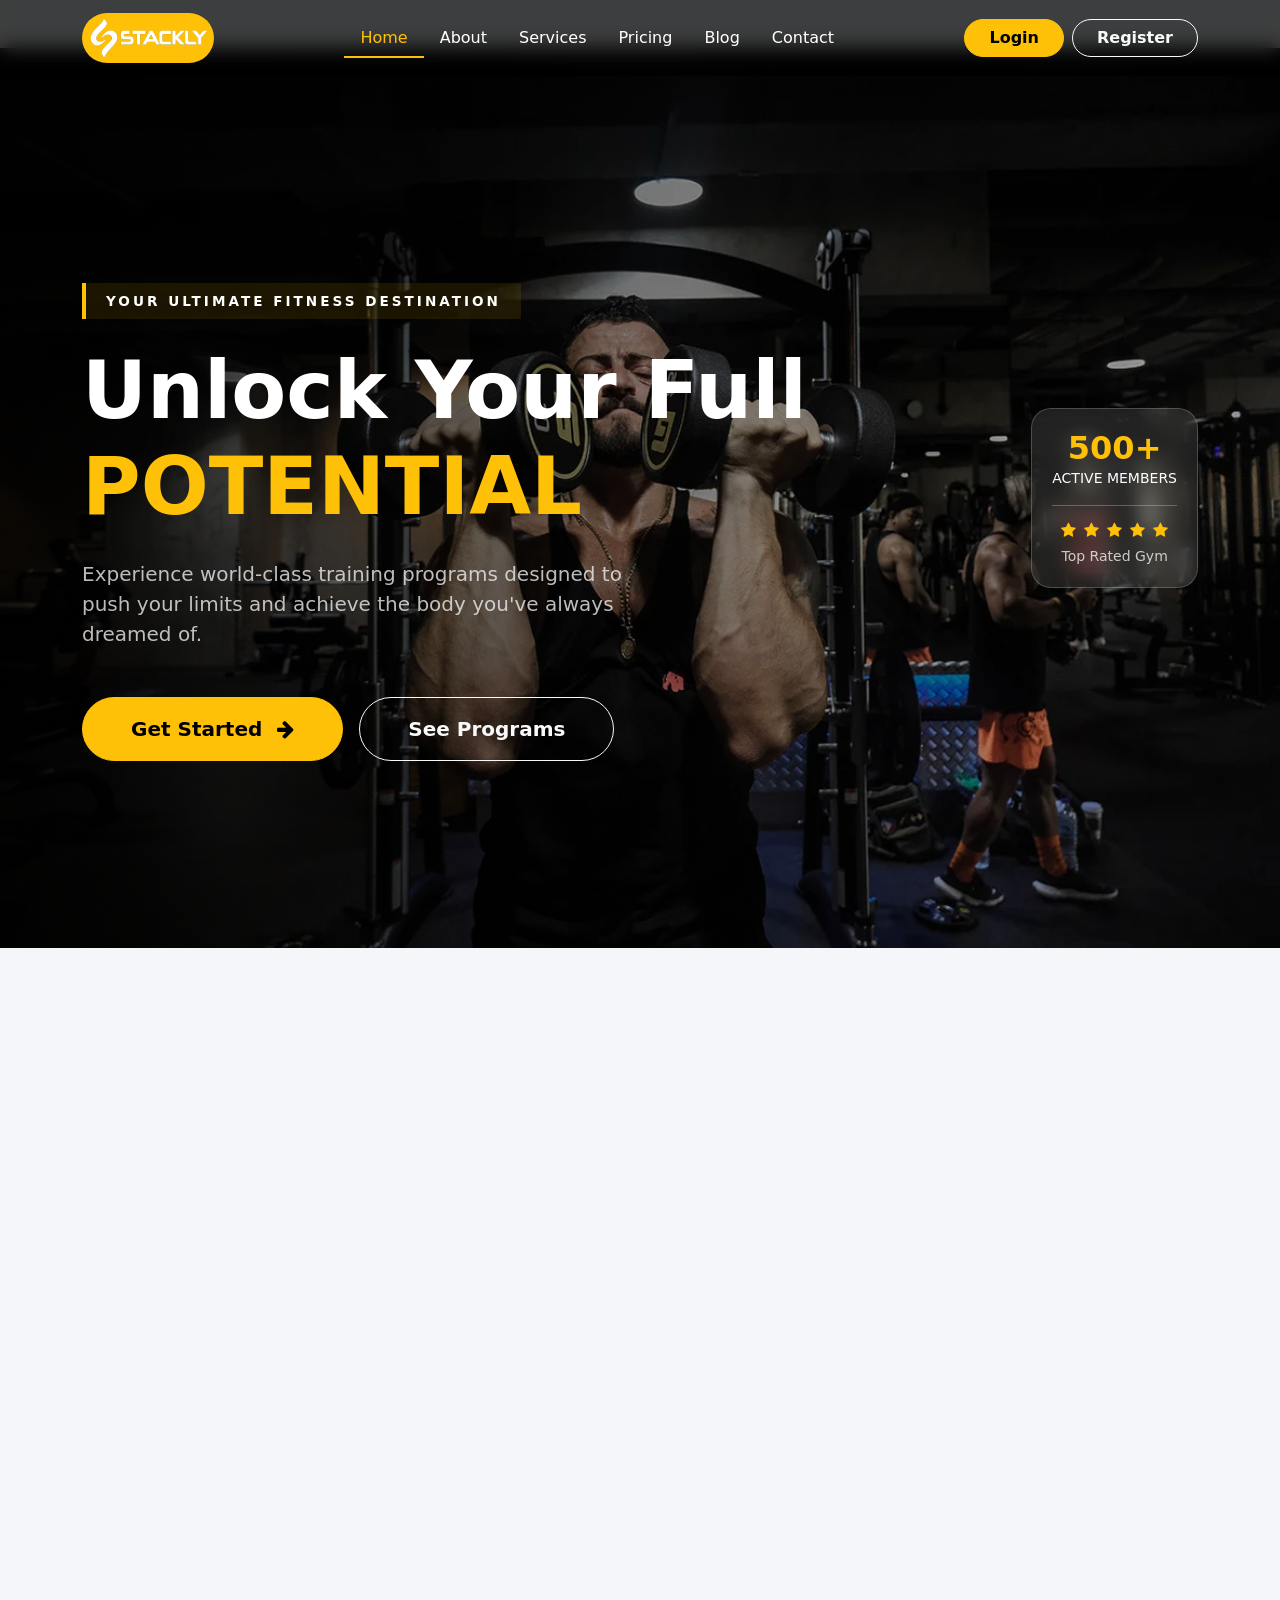
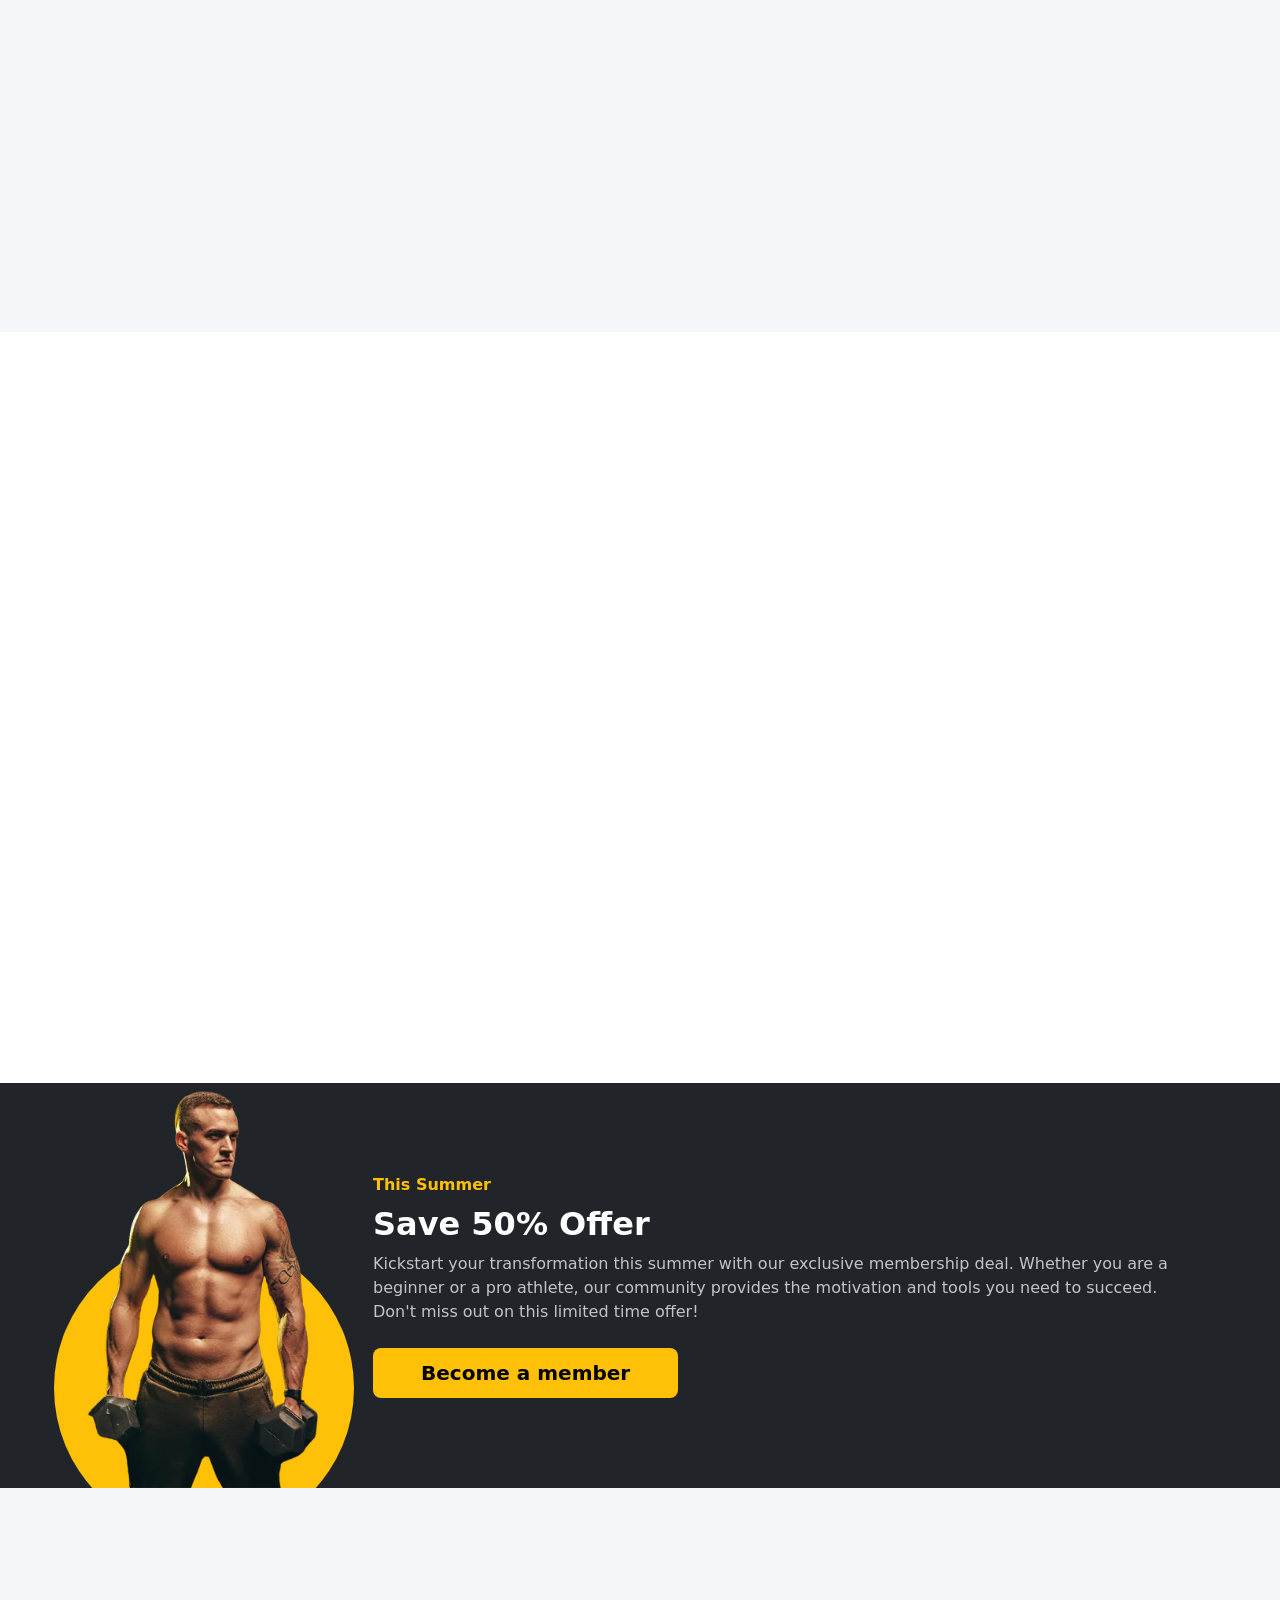
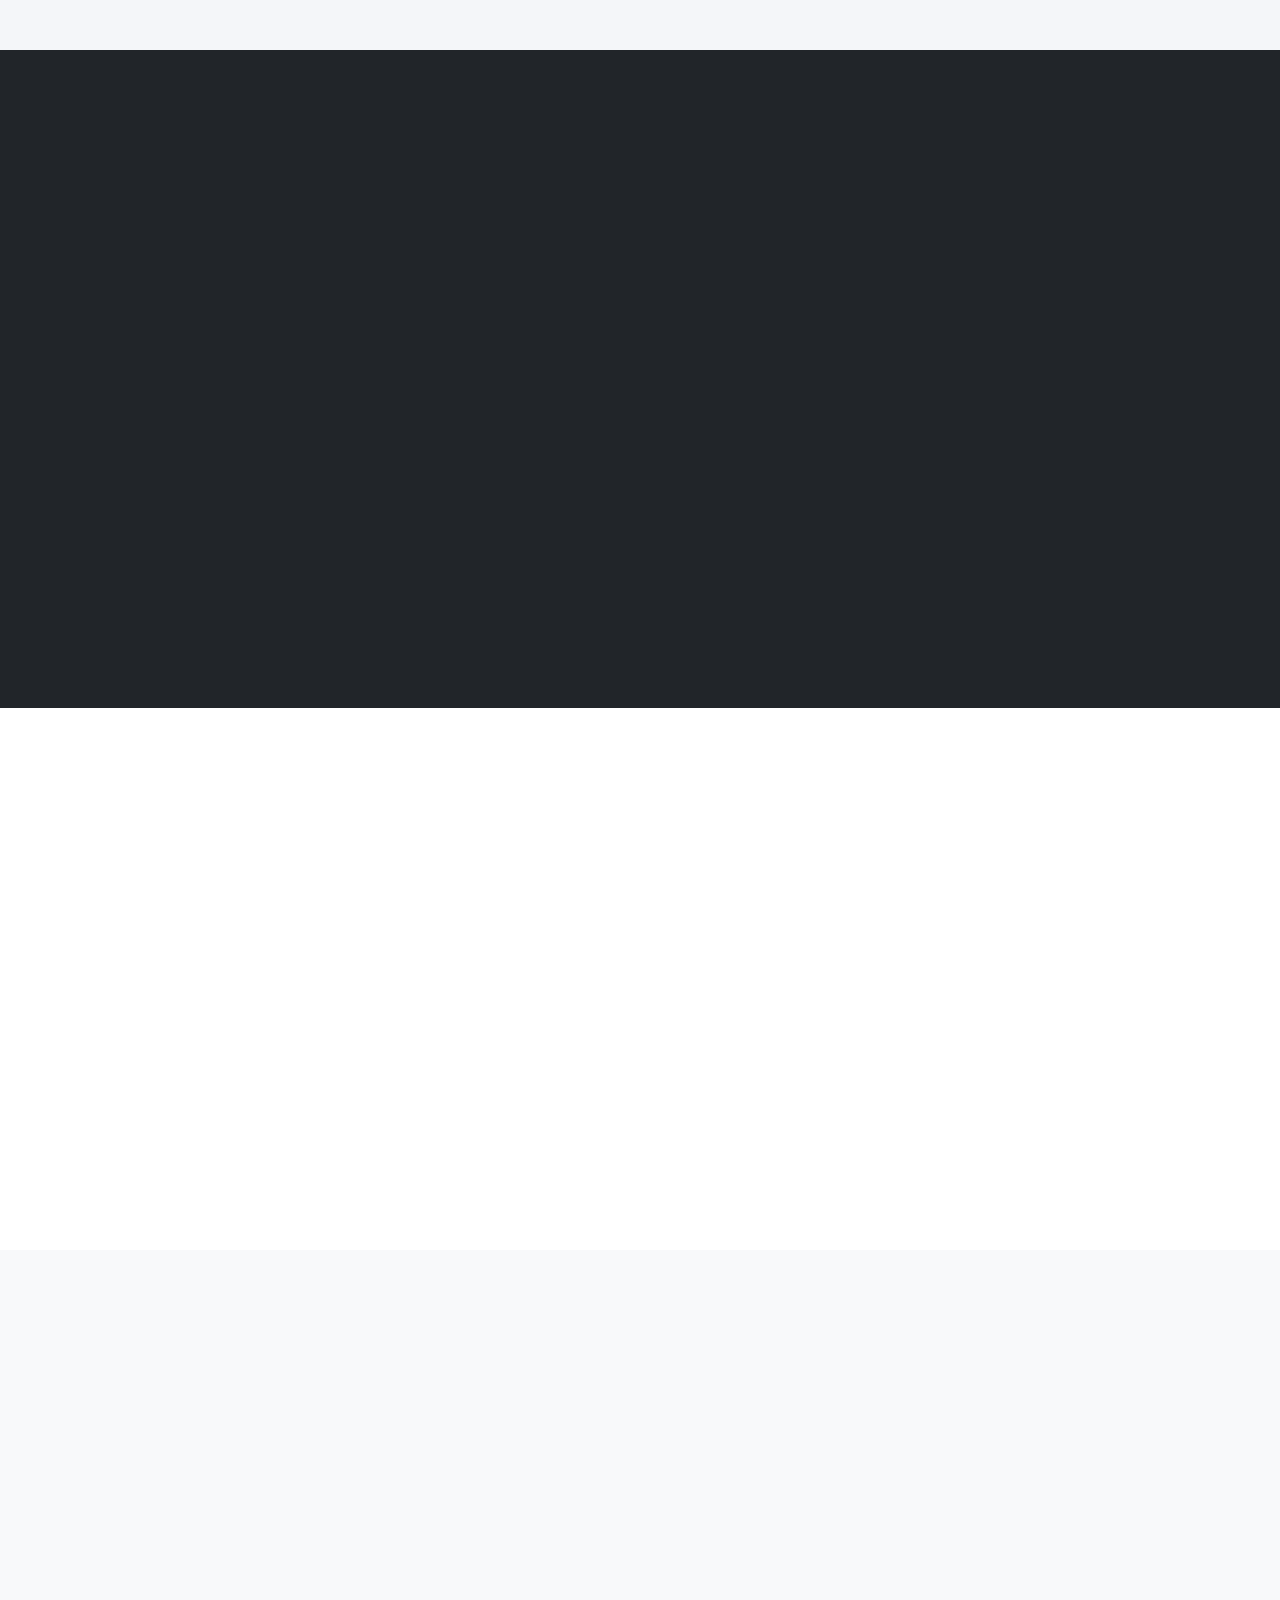
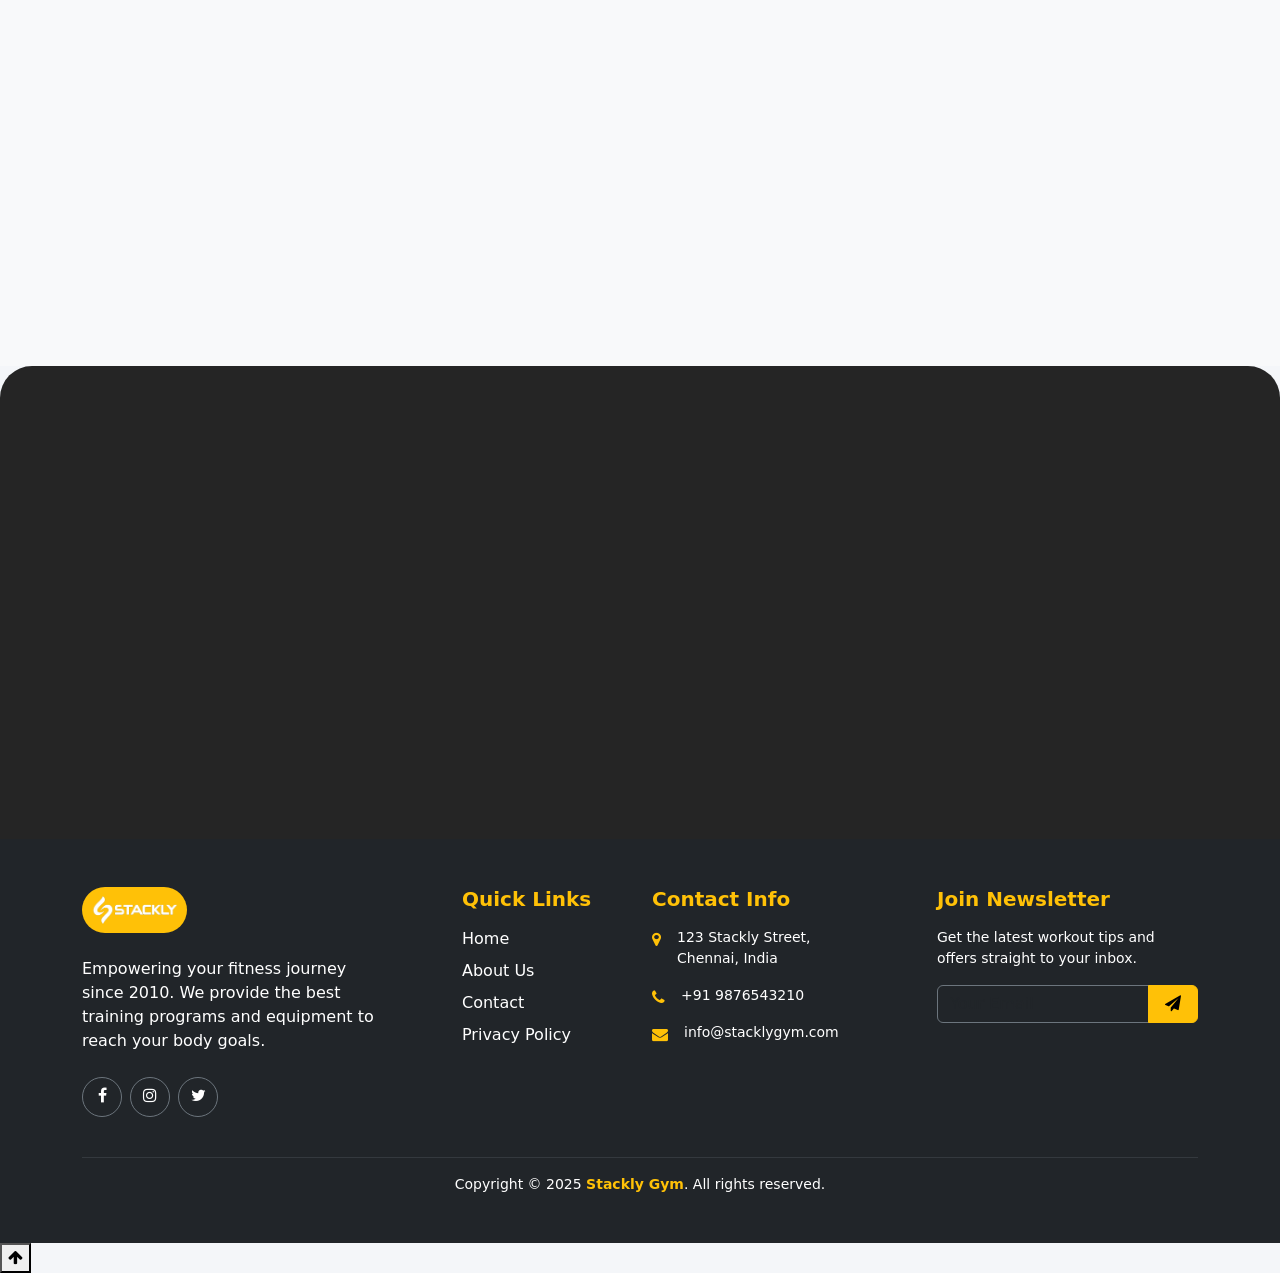
==== index.html @ e2b214cb "banner changes" ====
<!DOCTYPE html>
<html lang="en">

<head>
    <meta charset="UTF-8">
    <meta name="viewport" content="width=device-width, initial-scale=1">
    <title>Gym Fitness</title>

    <link href="https://cdn.jsdelivr.net/npm/bootstrap@5.3.3/dist/css/bootstrap.min.css" rel="stylesheet">

    <link rel="stylesheet" href="https://cdn.jsdelivr.net/npm/swiper@11/swiper-bundle.min.css">
    <link rel="stylesheet" href="css/style.css">
    <link rel="stylesheet" href="https://cdnjs.cloudflare.com/ajax/libs/font-awesome/4.7.0/css/font-awesome.min.css">
    <!-- AOS Animation CSS -->
    <link href="https://unpkg.com/aos@2.3.1/dist/aos.css" rel="stylesheet">
</head>

<body>

    <!-- Modern Preloader -->
    <div id="preloader">
        <div class="loader-plate"></div>
        <div class="loader-text primary">Stackly Gym</div>
    </div>

    <!-- Header Placeholder -->
    <div id="header-placeholder"></div>

    <!-- Banner Section Starts -->
    <section class="banner position-relative mt-5 pb-0">
        <div class="swiper heroSwiper">
            <div class="swiper-wrapper">
                <!-- Slide 1 -->
                <div class="swiper-slide py-10 position-relative vh-100"
                    style=" background-image: url(assets/images/banner.webp); background-size: cover; background-position: center;">
                    <div class="overlay"></div>
                    <div class="container position-relative z-2 h-100 d-flex align-items-center">
                        <div class="banner-slide-inner">
                            <div class="row align-items-center gy-4">
                                <div class="col-lg-8">
                                    <div class="banner-left text-center text-lg-start">
                                        <div class="banner-tag text-white fw-bold text-uppercase mt-5 mb-4"
                                            data-aos="fade-right" data-aos-delay="200">
                                            Your ultimate fitness destination
                                        </div>
                                        <h1 class="display-1 fw-900 text-white mb-4" data-aos="fade-up"
                                            data-aos-delay="400">
                                            Unlock Your Full <span class="text-uppercase spin-container primary">
                                                <span class="spin">P</span><span class="spin">o</span><span
                                                    class="spin">t</span><span class="spin">e</span><span
                                                    class="spin">n</span><span class="spin">t</span><span
                                                    class="spin">i</span><span class="spin">a</span><span
                                                    class="spin">l</span>
                                            </span>
                                            <!-- <span class="primary">Potential</span> -->
                                        </h1>
                                        <p class="lead text-light opacity-75 mb-5 w-75 mx-auto mx-lg-0"
                                            data-aos="fade-up" data-aos-delay="600">
                                            Experience world-class training programs designed to push your limits and
                                            achieve the body you've always dreamed of.
                                        </p>
                                        <div class="d-flex flex-wrap gap-3 justify-content-center justify-content-lg-start"
                                            data-aos="fade-up" data-aos-delay="800">
                                            <a href="contact.html"
                                                class="btn btn-warning btn-lg px-5 py-3 fw-bold rounded-pill">Get
                                                Started <i class="fa fa-arrow-right ms-2"></i></a>
                                            <a href="about.html"
                                                class="btn btn-outline-light btn-lg px-5 py-3 fw-bold rounded-pill">See
                                                Programs</a>
                                        </div>
                                    </div>
                                </div>
                                <div class="col-lg-4 d-none d-lg-block">
                                    <div class="hero-glass-card text-white text-center float-end" data-aos="zoom-in"
                                        data-aos-delay="1000">
                                        <div class="h2 fw-bold primary mb-0">500+</div>
                                        <p class="small text-uppercase mb-0">Active Members</p>
                                        <hr class="my-3 opacity-25">
                                        <div class="d-flex justify-content-center gap-2">
                                            <i class="fa fa-star primary"></i>
                                            <i class="fa fa-star primary"></i>
                                            <i class="fa fa-star primary"></i>
                                            <i class="fa fa-star primary"></i>
                                            <i class="fa fa-star primary"></i>
                                        </div>
                                        <p class="small mt-2 mb-0 opacity-75">Top Rated Gym</p>
                                    </div>
                                </div>
                            </div>
                        </div>
                    </div>
                </div>
                <!-- Slide 2 -->
                <div class="swiper-slide py-10 position-relative vh-100"
                    style=" background-image: url(assets/images/banner2.webp); background-size: cover; background-position: center;">
                    <div class="overlay"></div>
                    <div class="container position-relative z-2 h-100 d-flex align-items-center">
                        <div class="banner-slide-inner">
                            <div class="row align-items-center gy-4">
                                <div class="col-lg-8">
                                    <div class="banner-left text-center text-lg-start">
                                        <div class="banner-tag text-white fw-bold text-uppercase mb-4"
                                            data-aos="fade-right">
                                            Transform Your Life Today
                                        </div>
                                        <h1 class="display-1 fw-900 text-white mb-4">
                                            Personalized <br>
                                            <span class="text-uppercase spin-container primary">
                                                <span class="spin">C</span><span class="spin">o</span><span
                                                    class="spin">a</span><span class="spin">c</span><span
                                                    class="spin">h</span><span class="spin">i</span><span
                                                    class="spin">n</span><span class="spin">g</span>
                                            </span>
                                        </h1>
                                        <p class="lead text-light opacity-75 mb-5 w-75 mx-auto mx-lg-0">
                                            Our expert coaches provide the guidance, nutrition plans, and motivation you
                                            need to hit your milestones.
                                        </p>
                                        <div
                                            class="d-flex flex-wrap gap-3 justify-content-center justify-content-lg-start">
                                            <a href="contact.html"
                                                class="btn btn-warning btn-lg px-5 py-3 fw-bold rounded-pill">Start
                                                Training</a>
                                            <a href="about.html"
                                                class="btn btn-outline-light btn-lg px-5 py-3 fw-bold rounded-pill">Learn
                                                More</a>
                                        </div>
                                    </div>
                                </div>
                            </div>
                        </div>
                    </div>
                </div>
            </div>
        </div>
    </section>

    <!-- About Us Section Starts -->
    <section class="about-us py-5 overflow-hidden">
        <div class="container">
            <div class="about-us-inner">
                <div class="row gx-lg-5 align-items-center gy-5">
                    <div class="col-lg-5" data-aos="fade-right">
                        <div class="about-left text-center text-lg-start">
                            <span class="title-sperator1 m-auto ms-lg-0 mb-2 d-block" style="width: 40%;">
                                <span class="partner-title text-uppercase primary fw-medium">More about Us</span>
                            </span>
                            <h2 class="fw-bold">Build Your Body, Strengthen Your Mind</h2>
                            <div class="divider-wave primary mb-4 m-auto ms-lg-0"></div>
                            <p class="text-muted">At Stackly Gym, we believe that fitness is a journey, not a
                                destination. Our state-of-the-art facility and expert coaches are dedicated to helping
                                you break through barriers and achieve lasting results.</p>
                            <p class="fw-bold fst-italic mb-4">“Your health is an investment, not an expense. Start your
                                journey with us today and feel the difference.”</p>
                            <div
                                class="d-flex flex-column flex-lg-row flex-wrap gap-4 justify-content-between align-items-center">
                                <ul class="list-unstyled d-flex align-items-center gap-3 mb-0">
                                    <li class="h2 mb-0"><i class="fa fa-phone primary" aria-hidden="true"></i></li>
                                    <li>
                                        <span class="primary small fw-bold text-uppercase">Need Help</span>
                                        <p class="mb-0 fw-bold h5">+91 9876543210</p>
                                    </li>
                                </ul>
                                <a href="about.html" class="btn btn-warning">Learn More</a>
                            </div>
                        </div>
                    </div>
                    <div class="col-lg-7" data-aos="fade-left">
                        <div class="about-right">
                            <div class="row gx-0 align-items-center gy-4">
                                <div class="col-md-7">
                                    <div class=" px-2">
                                        <img src="assets/images/man.webp" alt="Gym"
                                            class="img-fluid rounded-4 shadow border border-5 border-white">
                                    </div>
                                </div>
                                <div class="col-md-5">
                                    <div class=" mt-4 mt-md-0">
                                        <div class="mb-4 px-2">
                                            <img src="assets/images/sport.webp" alt="Fitness"
                                                class="img-fluid rounded-4 shadow border border-5 border-white">
                                        </div>
                                        <div class="about-experience p-4 bg-primary rounded-4 text-dark shadow mx-2">
                                            <div class="d-flex align-items-center gap-3">
                                                <img src="assets/images/expert.webp" alt="icon"
                                                    style="height: 45px; width: 45px;">
                                                <div>
                                                    <span class="h2 fw-bold mb-0 d-block">15 +</span>
                                                    <span class="small text-uppercase fw-bold">Years Experience</span>
                                                </div>
                                            </div>
                                        </div>
                                    </div>
                                </div>
                            </div>
                        </div>
                    </div>
                </div>
            </div>
        </div>
    </section>

    <!-- Feature Section Starts -->
    <section class="feature py-5 text-white overflow-hidden">
        <div class="container">
            <div class="row gy-4">
                <div class="col-lg-4 col-md-6" data-aos="zoom-in" data-aos-delay="100">
                    <div class="feature-box border rounded-4 border-secondary text-center">
                        <div class="feature-icon mb-4">
                            <img src="assets/images/fitness1.webp" alt="icon" style="height: 60px;">
                        </div>
                        <h4 class="primary text-uppercase mb-3">Achieve your goals</h4>
                        <p class="small text-light">Professional guidance to help you reach your peak physical
                            condition.</p>
                    </div>
                </div>
                <div class="col-lg-4 col-md-6" data-aos="zoom-in" data-aos-delay="200">
                    <div class="feature-box border rounded-4 border-warning text-center">
                        <div class="feature-icon mb-4">
                            <img src="assets/images/fitness2.webp" alt="icon" style="height: 60px;">
                        </div>
                        <h4 class="primary text-uppercase mb-3">Train Day and night</h4>
                        <p class="small text-light">Flexible hours to fit your busy lifestyle. Open 24/7 for members.
                        </p>
                    </div>
                </div>
                <div class="col-lg-4 col-md-12" data-aos="zoom-in" data-aos-delay="300">
                    <div class="feature-box border rounded-4 border-secondary text-center">
                        <div class="feature-icon mb-4">
                            <img src="assets/images/fitness1.webp" alt="icon" style="height: 60px;">
                        </div>
                        <h4 class="primary text-uppercase mb-3">Best gym equipment</h4>
                        <p class="small text-light">State-of-the-art machines and free weights for all levels.</p>
                    </div>
                </div>
            </div>
        </div>
    </section>

    <!-- Our Achievement Section Starts -->
    <section class="achievement py-5 bg-white overflow-hidden">
        <div class="container">
            <div class="row align-items-center gy-5">
                <!-- Left: Stylized Image Side -->
                <div class="col-lg-5" data-aos="fade-right">
                    <div class="position-relative p-3">
                        <!-- Decorative Frame Background -->
                        <div class="position-absolute top-0 start-0 w-100 h-100 bg-primary rounded-4 rotate-3 opacity-10"
                            style="z-index: -1;"></div>
                        <!-- Main Image -->
                        <img src="assets/images/man.webp"
                            class="img-fluid rounded-4 shadow-lg border border-5 border-white" alt="Our Achievement">

                        <!-- Floating Experience Badge -->
                        <div class="position-absolute bottom-0 start-0 bg-primary p-4 rounded-4 shadow-lg mb-4 ms-n3 d-none d-md-block"
                            data-aos="zoom-in" data-aos-delay="600">
                            <div class="d-flex align-items-center gap-3">
                                <img src="assets/images/expert.webp" alt="icon" style="height: 50px; width: 50px;">
                                <div class="text-dark">
                                    <h4 class="fw-bold mb-0">15+ Years</h4>
                                    <p class="small mb-0 fw-bold text-uppercase">Of Excellence</p>
                                </div>
                            </div>
                        </div>
                    </div>
                </div>

                <!-- Right: Rich Content Side -->
                <div class="col-lg-7" data-aos="fade-left">
                    <div class="ps-lg-5">
                        <span class="text-uppercase primary fw-bold letter-spacing-2">Our Achievement</span>
                        <h2 class="fw-bold mt-2 mb-4">Helping You Transform Your Body & Life Since 2010</h2>
                        <div class="divider-wave primary m-0 mb-4" style="width: 80px; height: 3px;"></div>
                        <p class="text-muted lead mb-5">We take pride in our milestones. From being the local
                            community's favorite to winning national fitness awards, our journey is defined by the
                            success stories of our 25,000+ happy members.</p>

                        <!-- Modern Stats Grid -->
                        <div class="row g-4 mb-5">
                            <div class="col-sm-6">
                                <div class="achievement-card p-4 border rounded-4 transition-transform h-100">
                                    <div class="d-flex align-items-center gap-3 mb-2">
                                        <div class="text-primary"><i class="fa fa-users primary  h3 mb-0"></i></div>
                                        <h3 class="fw-bold text-dark mb-0"><span class="num" data-val="1250">0</span>+
                                        </h3>
                                    </div>
                                    <p class="small text-muted text-uppercase fw-bold mb-0 letter-spacing-1">Active
                                        Members</p>
                                </div>
                            </div>
                            <div class="col-sm-6">
                                <div class="achievement-card p-4 border rounded-4 transition-transform h-100">
                                    <div class="d-flex align-items-center gap-3 mb-2">
                                        <div class="text-primary"><i class="fa fa-star primary  h3 mb-0"></i></div>
                                        <h3 class="fw-bold text-dark mb-0"><span class="num" data-val="5">0</span>/5
                                        </h3>
                                    </div>
                                    <p class="small text-muted text-uppercase fw-bold mb-0 letter-spacing-1">Positive
                                        Rating</p>
                                </div>
                            </div>
                            <div class="col-sm-6">
                                <div class="achievement-card p-4 border rounded-4 transition-transform h-100">
                                    <div class="d-flex align-items-center gap-3 mb-2">
                                        <div class="text-primary"><i class="fa fa-user-circle primary  h3 mb-0"></i>
                                        </div>
                                        <h3 class="fw-bold text-dark mb-0"><span class="num" data-val="50">0</span>+
                                        </h3>
                                    </div>
                                    <p class="small text-muted text-uppercase fw-bold mb-0 letter-spacing-1">Expert
                                        Coaches</p>
                                </div>
                            </div>
                            <div class="col-sm-6">
                                <div class="achievement-card p-4 border rounded-4 transition-transform h-100">
                                    <div class="d-flex align-items-center gap-3 mb-2">
                                        <div class="text-primary"><i class="fa fa-trophy primary  h3 mb-0"></i></div>
                                        <h3 class="fw-bold text-dark mb-0"><span class="num" data-val="15">0</span>+
                                        </h3>
                                    </div>
                                    <p class="small text-muted text-uppercase fw-bold mb-0 letter-spacing-1">Awards
                                        Winning</p>
                                </div>
                            </div>
                        </div>
                    </div>
                </div>
            </div>
        </div>
    </section>

    <!-- Ad Banner Section Starts -->
    <section class="ad-banner p-0 bg-dark overflow-hidden position-relative overflow-hidden">
        <div class="container">
            <div class="ad-banner-inner">
                <div class="row gx-md-5 align-items-center gy-5">
                    <div class="col-xl-3 col-lg-4 col-md-5 order-2 order-md-1">
                        <div class="circle-container m-auto text-center w-100 h-100 position-relative">
                            <div class="circle"></div>
                            <img src="assets/images/summerofffer.webp" alt="Trainer"
                                class="position-relative z-1 img-fluid">
                        </div>
                    </div>
                    <div class="col-xl-9 col-lg-8 col-md-7 order-1 order-md-2">
                        <div class="ad-banner-right text-white text-center text-md-start pt-5 p-md-0 py-lg-5">
                            <span class=" fw-bold primary">This Summer</span>
                            <h2 class="text-white my-2 fw-bold">Save 50% Offer</h2>
                            <p class="mb-4 text-light opacity-75">Kickstart your transformation this summer with our
                                exclusive membership deal. Whether you are a beginner or a pro athlete, our community
                                provides the motivation and tools you need to succeed. Don't miss out on this limited
                                time offer!</p>
                            <a href="contact.html" class="btn btn-primary btn-lg fw-bold px-5">Become a member</a>
                        </div>
                    </div>
                </div>
            </div>
        </div>
    </section>
    <!-- Ad Banner Section Ends -->

    <!-- Services Section Starts -->
    <section id="service" class="service py-5 bg-light overflow-hidden" data-aos="fade-up">
        <div class="container">
            <div class="text-center mb-5">
                <span class="text-uppercase primary fw-bold">Our Services</span>
                <h2 class="fw-bold">Solutions for moving better & feeling healthier</h2>
                <div class="divider-wave bg-warning mx-auto"></div>
            </div>
            <div class="swiper serviceSwiper py-4">
                <div class="swiper-wrapper">
                    <!-- Slide 1 -->
                    <div class="swiper-slide h-auto">
                        <div class="service-box bg-white rounded-4 shadow-sm text-center h-100 p-4">
                            <img src="assets/images/powerlifting.webp" alt="fitness" class="mb-3" style="height: 60px;">
                            <h4 class="primary fw-bold">Gym Fitness</h4>
                            <p class="text-muted small">Comprehensive gym training tailored to your fitness level.</p>
                            <a href="404.html">READ MORE <i class="fa fa-arrow-right ms-1"></i></a>
                        </div>
                    </div>
                    <!-- Slide 2 -->
                    <div class="swiper-slide h-auto">
                        <div class="service-box bg-white rounded-4 shadow-sm text-center h-100 p-4">
                            <img src="assets/images/descipline.webp" alt="body building" class="mb-3"
                                style="height: 60px;">
                            <h4 class="primary fw-bold">Body Building</h4>
                            <p class="small">Advanced weight training programs for muscle growth and strength.</p>
                            <a href="404.html">READ MORE <i class="fa fa-arrow-right ms-1"></i></a>
                        </div>
                    </div>
                    <!-- Slide 3 -->
                    <div class="swiper-slide h-auto">
                        <div class="service-box bg-white rounded-4 shadow-sm text-center h-100 p-4">
                            <img src="assets/images/weightloss.webp" alt="power lifting" class="mb-3"
                                style="height: 60px;">
                            <h4 class="primary fw-bold">Power Lifting</h4>
                            <p class="text-muted small">Focus on the big three: Squat, Bench Press, and Deadlift.</p>
                            <a href="404.html">READ MORE <i class="fa fa-arrow-right ms-1"></i></a>
                        </div>
                    </div>
                    <!-- Slide 4 -->
                    <div class="swiper-slide h-auto">
                        <div class="service-box bg-white rounded-4 shadow-sm text-center h-100 p-4">
                            <img src="assets/images/powerlifting.webp" alt="fitness" class="mb-3" style="height: 60px;">
                            <h4 class="primary fw-bold">Yoga Flow</h4>
                            <p class="text-muted small">Strengthen your mind and body with professional yoga.</p>
                            <a href="404.html">READ MORE <i class="fa fa-arrow-right ms-1"></i></a>
                        </div>
                    </div>
                    <!-- Slide 5 -->
                    <div class="swiper-slide h-auto">
                        <div class="service-box bg-white rounded-4 shadow-sm text-center h-100 p-4">
                            <img src="assets/images/weightloss.webp" alt="fitness" class="mb-3" style="height: 60px;">
                            <h4 class="primary fw-bold">Weight Loss</h4>
                            <p class="text-muted small">Strengthen your mind and body with professional yoga.</p>
                            <a href="404.html">READ MORE <i class="fa fa-arrow-right ms-1"></i></a>
                        </div>
                    </div>
                    <!-- Slide 6 -->
                    <div class="swiper-slide h-auto">
                        <div class="service-box bg-white rounded-4 shadow-sm text-center h-100 p-4">
                            <img src="assets/images/descipline.webp" alt="fitness" class="mb-3" style="height: 60px;">
                            <h4 class="primary fw-bold">Discipline</h4>
                            <p class="text-muted small">Strengthen your mind and body with professional yoga.</p>
                            <a href="404.html">READ MORE <i class="fa fa-arrow-right ms-1"></i></a>
                        </div>
                    </div>
                </div>
                <!-- <div class="swiper-pagination"></div> -->
            </div>
        </div>
    </section>

    <!-- Teams Section Starts -->
    <section class="team py-5">
        <div class="container">
            <div class="text-center mb-5" data-aos="fade-up">
                <span class="text-warning fw-bold text-uppercase">Meet our Teams</span>
                <h2 class="fw-bold">Dedicated & Professional Trainers</h2>
                <div class="divider-wave bg-warning mx-auto"></div>
            </div>
            <div class="row gy-5">
                <!-- Trainer 1 -->
                <div class="col-lg-3 col-md-6" data-aos="flip-left" data-aos-delay="100">
                    <div class="team-box text-center shadow-sm rounded-4 overflow-hidden bg-white pb-3">
                        <div class="p-3">
                            <img src="assets/images/trainer1.webp" alt="Trainer" class="rounded-4">
                        </div>
                        <p class="primary mb-1 fw-bold">Instructor</p>
                        <h5 class="fw-bold">Kimberly Walker</h5>
                        <ul class="social-link list-unstyled d-flex justify-content-center gap-2 mt-2">
                            <li><a href="404.html"><i class="fa fa-facebook"></i></a></li>
                            <li><a href="404.html"><i class="fa fa-instagram"></i></a></li>
                            <li><a href="404.html"><i class="fa fa-twitter"></i></a></li>
                        </ul>
                    </div>
                </div>
                <!-- Trainer 2 -->
                <div class="col-lg-3 col-md-6" data-aos="flip-left" data-aos-delay="200">
                    <div class="team-box text-center shadow-sm rounded-4 overflow-hidden bg-white pb-3">
                        <div class="p-3">
                            <img src="assets/images/trainer2.webp" alt="Trainer" class="rounded-4">
                        </div>
                        <p class="primary mb-1 fw-bold">Instructor</p>
                        <h5 class="fw-bold">Smith Machine</h5>
                        <ul class="social-link list-unstyled d-flex justify-content-center gap-2 mt-2">
                            <li><a href="404.html"><i class="fa fa-facebook"></i></a></li>
                            <li><a href="404.html"><i class="fa fa-instagram"></i></a></li>
                            <li><a href="404.html"><i class="fa fa-twitter"></i></a></li>
                        </ul>
                    </div>
                </div>
                <!-- Trainer 3 -->
                <div class="col-lg-3 col-md-6" data-aos="flip-left" data-aos-delay="300">
                    <div class="team-box text-center shadow-sm rounded-4 overflow-hidden bg-white pb-3">
                        <div class="p-3">
                            <img src="assets/images/trainer3.webp" alt="Trainer" class="rounded-4">
                        </div>
                        <p class="primary mb-1 fw-bold">Personal Trainer</p>
                        <h5 class="fw-bold">Jane Doe</h5>
                        <ul class="social-link list-unstyled d-flex justify-content-center gap-2 mt-2">
                            <li><a href="404.html"><i class="fa fa-facebook"></i></a></li>
                            <li><a href="404.html"><i class="fa fa-instagram"></i></a></li>
                            <li><a href="404.html"><i class="fa fa-twitter"></i></a></li>
                        </ul>
                    </div>
                </div>
                <!-- Trainer 4 -->
                <div class="col-lg-3 col-md-6" data-aos="flip-left" data-aos-delay="400">
                    <div class="team-box text-center shadow-sm rounded-4 overflow-hidden bg-white pb-3">
                        <div class="p-3">
                            <img src="assets/images/trainer4.webp" alt="Trainer" class="rounded-4">
                        </div>
                        <p class="primary mb-1 fw-bold">Senior Coach</p>
                        <h5 class="fw-bold">Alex Hunter</h5>
                        <ul class="social-link list-unstyled d-flex justify-content-center gap-2 mt-2">
                            <li><a href="404.html"><i class="fa fa-facebook"></i></a></li>
                            <li><a href="404.html"><i class="fa fa-instagram"></i></a></li>
                            <li><a href="404.html"><i class="fa fa-twitter"></i></a></li>
                        </ul>
                    </div>
                </div>
            </div>
        </div>
    </section>

    <!-- Testimonial Section Starts -->
    <section class="testimonial py-5 position-relative rounded-top-5 overflow-hidden">
        <div class="overlay"></div>
        <div class="container position-relative">
            <div class="testimonial-inner ">
                <div class="row gx-lg-5 gy-5">
                    <div class="col-lg-5">
                        <div class="testimonial-left text-white text-center text-lg-start" data-aos="fade-right">
                            <span class="title-sperator1 m-auto ms-lg-0 mb-2 d-block" style="width: 40%;">
                                <span class="text-uppercase primary fw-bold">Testimonails</span>
                            </span>
                            <h2 class="text-white fw-bold">What Our Members Say About Us</h2>
                            <div class="divider-wave mb-4 m-auto ms-lg-0"></div>
                            <p class="text-light opacity-75">Hear from our dedicated members who have transformed their
                                lives through consistent training and personalized coaching at Stackly Gym. We pride
                                ourselves on building a community that supports your every step.</p>
                            <p class="mb-4 text-light opacity-75">From weight loss success stories to professional
                                athletes reaching new heights, our results speak for themselves.</p>
                            <a href="404.html" class="btn btn-warning">Learn More</a>
                        </div>
                    </div>
                    <div class="col-lg-7" data-aos="fade-left">
                        <div class="testimonial-right">
                            <div class="swiper testimonialSwiper">
                                <div class="swiper-wrapper">
                                    <!-- Testimonial 1 -->
                                    <div class="swiper-slide testimonial-box rounded-4 text-white text-center">
                                        <div class="testimonial-top p-5 rounded-4 border-dashed border-2">
                                            <div class="testimonial-icon h2 mb-3">
                                                <i class="fa fa-quote-left primary bg-white bg-opacity-25 text-center rounded-circle p-3"
                                                    aria-hidden="true"
                                                    style="width: 60px; height: 60px; line-height: 25px;"></i>
                                            </div>
                                            <p class="mb-4">Stackly Gym changed my life. The trainers are incredibly
                                                supportive and the atmosphere is electric. I've never felt stronger or
                                                more confident.</p>
                                        </div>
                                        <div class="testimonial-bottom" style="margin-top: -30px;">
                                            <div class="testimonial-image mb-3">
                                                <img src="assets/images/trainer1.webp" alt="trainer"
                                                    class="rounded-circle object-fit-cover m-auto"
                                                    style="height: 80px; width: 80px; border: 5px solid #fff;">
                                            </div>
                                            <h4 class="primary fw-bold">Harry Houdson</h4>
                                            <p class="mb-0 text-light opacity-75">Member</p>
                                        </div>
                                    </div>
                                    <!-- Testimonial 2 -->
                                    <div class="swiper-slide testimonial-box rounded-4 text-white text-center">
                                        <div class="testimonial-top p-5 rounded-4 border-dashed border-2">
                                            <div class="testimonial-icon h2 mb-3">
                                                <i class="fa fa-quote-left primary bg-white bg-opacity-25 text-center rounded-circle p-3"
                                                    aria-hidden="true"
                                                    style="width: 60px; height: 60px; line-height: 25px;"></i>
                                            </div>
                                            <p class="mb-4">The best gym in the city! The equipment is top-notch and the
                                                personalized nutrition plans helped me hit my weight loss goals faster
                                                than I imagined.</p>
                                        </div>
                                        <div class="testimonial-bottom" style="margin-top: -30px;">
                                            <div class="testimonial-image mb-3">
                                                <img src="assets/images/trainer2.webp" alt="trainer"
                                                    class="rounded-circle object-fit-cover m-auto"
                                                    style="height: 80px; width: 80px; border: 5px solid #fff;">
                                            </div>
                                            <h4 class="primary fw-bold">Jane Smith</h4>
                                            <p class="mb-0 text-light opacity-75">Member</p>
                                        </div>
                                    </div>
                                    <!-- Testimonial 3 -->
                                    <div class="swiper-slide testimonial-box rounded-4 text-white text-center">
                                        <div class="testimonial-top p-5 rounded-4 border-dashed border-2">
                                            <div class="testimonial-icon h2 mb-3">
                                                <i class="fa fa-quote-left primary bg-white bg-opacity-25 text-center rounded-circle p-3"
                                                    aria-hidden="true"
                                                    style="width: 60px; height: 60px; line-height: 25px;"></i>
                                            </div>
                                            <p class="mb-4">I love the variety of classes here. From high-intensity
                                                powerlifting to calming yoga, there is something for everyone. Highly
                                                recommended!</p>
                                        </div>
                                        <div class="testimonial-bottom" style="margin-top: -30px;">
                                            <div class="testimonial-image mb-3">
                                                <img src="assets/images/trainer4.webp" alt="trainer"
                                                    class="rounded-circle object-fit-cover m-auto"
                                                    style="height: 80px; width: 80px; border: 5px solid #fff;">
                                            </div>
                                            <h4 class="primary fw-bold">Smith Machine</h4>
                                            <p class="mb-0 text-light opacity-75">Member</p>
                                        </div>
                                    </div>
                                </div>
                                <!-- <div class="swiper-pagination mt-5 position-relative"></div> -->
                            </div>
                        </div>
                    </div>
                </div>
            </div>
        </div>
    </section>
    <!-- Testimonial Section Ends -->

    <!-- Pricing Section Starts -->
    <section id="price" class="price py-5 bg-dark text-white overflow-hidden">
        <div class="container">
            <div class="text-center mb-5" data-aos="fade-down">
                <span class="text-uppercase primary fw-bold">Pricing Plans</span>
                <h2 class="fw-bold">Professional training at affordable rates</h2>
                <div class="divider-wave bg-warning mx-auto"></div>
            </div>
            <div class="row gy-4">
                <div class="col-lg-4" data-aos="fade-up" data-aos-delay="100">
                    <div class="card bg-secondary border-0 p-5 rounded-4 text-center text-white h-100 pricing-card">
                        <h4>Basic</h4>
                        <h2 class="my-4">$19.99 <small class="h6">/mo</small></h2>
                        <ul class="list-unstyled mb-5 text-start">
                            <li class="mb-2"><i class="fa fa-check me-2"></i> Gym Access</li>
                            <li class="mb-2"><i class="fa fa-check me-2"></i> 1 Program</li>
                            <li class="mb-2 opacity-50"><i class="fa fa-times me-2"></i> Personal Trainer</li>
                            <li class="mb-2 opacity-50"><i class="fa fa-times me-2"></i> Diet Plan</li>
                        </ul>
                        <a href="404.html" class="btn btn-warning fw-bold">Join Now</a>
                    </div>
                </div>
                <div class="col-lg-4" data-aos="fade-up" data-aos-delay="200">
                    <div
                        class="card bg-primary border-0 p-5 rounded-5 text-center text-dark h-100 pricing-card highlighted">
                        <div class="popular-badge">MOST POPULAR</div>
                        <h4>Standard</h4>
                        <h2 class="my-4">$39.99 <small class="h6">/mo</small></h2>
                        <ul class="list-unstyled mb-5 text-start">
                            <li class="mb-2"><i class="fa fa-check me-2"></i> Full Access</li>
                            <li class="mb-2"><i class="fa fa-check me-2"></i> Trainer Help</li>
                            <li class="mb-2"><i class="fa fa-check me-2"></i> Group Classes</li>
                            <li class="mb-2 opacity-50"><i class="fa fa-times me-2"></i> Diet Plan</li>
                        </ul>
                        <a href="404.html" class="btn btn-dark fw-bold">Join Now</a>
                    </div>
                </div>
                <div class="col-lg-4" data-aos="fade-up" data-aos-delay="300">
                    <div class="card bg-secondary border-0 p-5 rounded-4 text-center text-white h-100 pricing-card">
                        <h4>Ultimate</h4>
                        <h2 class="my-4">$59.99 <small class="h6">/mo</small></h2>
                        <ul class="list-unstyled mb-5 text-start">
                            <li class="mb-2"><i class="fa fa-check me-2"></i> Personal Coach</li>
                            <li class="mb-2"><i class="fa fa-check me-2"></i> Diet Plan</li>
                            <li class="mb-2"><i class="fa fa-check me-2"></i> 24/7 Access</li>
                            <li class="mb-2"><i class="fa fa-check me-2"></i> Advanced Programs</li>
                        </ul>
                        <a href="404.html" class="btn btn-warning fw-bold">Join Now</a>
                    </div>
                </div>
            </div>
        </div>
    </section>

    <!-- Stats Section Starts -->
    <section class="stats py-5 bg-white overflow-hidden">
        <div class="container">
            <div class="stats-inner">
                <div class="row gx-lg-5 gy-5 align-items-center">
                    <div class="col-lg-5 order-2 order-lg-1" data-aos="fade-right">
                        <div class="stats-left position-relative">
                            <div class="stats-image">
                                <img src="assets/images/sport.webp" alt="Statistics"
                                    class="img-fluid rounded-4 shadow w-100">
                            </div>
                            <div class="stat-bar-container">
                                <div class="stat-bar shadow-lg bg-white rounded-4 p-4">
                                    <ul class="list-unstyled mb-0">
                                        <li class="mb-4">
                                            <p class="text-dark text-uppercase h6 fw-bold">Client Satisfaction</p>
                                            <div class="progress-bar-section">
                                                <div class="progress position-relative overflow-visible bg-light"
                                                    role="progressbar" aria-valuenow="90" aria-valuemin="0"
                                                    aria-valuemax="100" style="height: 10px">
                                                    <div class="progress-bar rounded-start-2 bg-primary position-relative overflow-visible"
                                                        style="width: 0%" data-width="90%">
                                                        <div class="percentage-wrapper position-absolute bg-primary rounded-circle text-dark fw-bold d-flex align-items-center justify-content-center"
                                                            style="width: 40px; height: 40px; top: -15px; right: -20px; border: 4px solid #fff; font-size: 12px;">
                                                            <span class="progress-num" data-val="90">0</span>%
                                                        </div>
                                                    </div>
                                                </div>
                                            </div>
                                        </li>
                                        <li>
                                            <p class="text-dark text-uppercase h6 fw-bold">Customer Support</p>
                                            <div class="progress-bar-section">
                                                <div class="progress position-relative overflow-visible bg-light"
                                                    role="progressbar" aria-valuenow="85" aria-valuemin="0"
                                                    aria-valuemax="100" style="height: 10px">
                                                    <div class="progress-bar rounded-start-2 bg-primary position-relative overflow-visible"
                                                        style="width: 0%" data-width="85%">
                                                        <div class="percentage-wrapper position-absolute bg-primary rounded-circle text-dark fw-bold d-flex align-items-center justify-content-center"
                                                            style="width: 40px; height: 40px; top: -15px; right: -20px; border: 4px solid #fff; font-size: 12px;">
                                                            <span class="progress-num" data-val="85">0</span>%
                                                        </div>
                                                    </div>
                                                </div>
                                            </div>
                                        </li>
                                    </ul>
                                </div>
                            </div>
                        </div>
                    </div>
                    <div class="col-lg-7 order-1 order-lg-2" data-aos="fade-left">
                        <div class="stat-right text-center text-lg-start">
                            <span class="text-uppercase primary fw-bold">Our Statistics</span>
                            <h2 class="fw-bold mt-2">Achieve Your Goals. Unlock Your Full Potential.</h2>
                            <div class="divider-wave primary mb-4 m-auto ms-lg-0"></div>
                            <p class="text-muted mb-5">Our data-driven approach ensures that every member receives the
                                best possible support and training environment to succeed.</p>
                            <div class="mb-4 text-start">
                                <ul
                                    class="list-unstyled d-flex align-items-center gap-3 border-bottom-dashed pb-3 mb-3">
                                    <li><img src="assets/images/powerlifting.webp" alt="fitness"
                                            style="width: 50px; height: 50px;"></li>
                                    <li>
                                        <h5 class="primary fw-bold mb-1">Free Fitness Training</h5>
                                        <p class="mb-0 small text-muted">Get started with our complimentary intro
                                            sessions designed for newcomers.</p>
                                    </li>
                                </ul>
                                <ul class="list-unstyled d-flex align-items-center gap-3">
                                    <li><img src="assets/images/weightloss.webp" alt="fitness"
                                            style="width: 50px; height: 50px;"></li>
                                    <li>
                                        <h5 class="primary fw-bold mb-1">Cardio and Strength</h5>
                                        <p class="mb-0 small text-muted">Balanced programs focusing on both endurance
                                            and power building.</p>
                                    </li>
                                </ul>
                            </div>
                            <a href="about.html" class="btn btn-primary btn-lg">Learn More</a>
                        </div>
                    </div>
                </div>
            </div>
        </div>
    </section>
    <!-- Stats Section Ends -->

    <!-- Blog Section Starts -->
    <section id="blog" class="blog py-5 bg-light overflow-hidden">
        <div class="container">
            <div class="blog-inner">
                <div class="blog-title text-center w-lg-50 m-auto mb-5" data-aos="fade-down">
                    <span class="text-uppercase primary fw-bold">Our Latest Articles</span>
                    <h2 class="fw-bold">Achieve Your Goals. Unlock Your Full Potential.</h2>
                    <div class="divider-wave primary mx-auto"></div>
                </div>
                <div class="blog-body">
                    <div class="row gx-lg-5 gy-4">
                        <div class="col-lg-4 col-md-6" data-aos="fade-up" data-aos-delay="100">
                            <div
                                class="blog-box rounded-4 overflow-hidden border border-lightgrey text-center shadow-sm bg-white h-100">
                                <div class="blog-image position-relative">
                                    <img src="assets/images/articles1.webp" alt="fitness gym" class="img-fluid"
                                        style="height: 220px; width: 100%; object-fit: cover;">
                                </div>
                                <div class="blog-info p-4">
                                    <h4 class="mb-3"><a href="#" class="text-dark text-decoration-none fw-bold">How to
                                            get the most out of gym membership</a></h4>
                                    <p class="text-muted small">Learn the best strategies to maximize your gym results
                                        and stay consistent with your routine.</p>
                                </div>
                                <div class="blog-bottom px-3 py-2 border-top">
                                    <span class="small text-muted">July 28, 2025 <span class="mx-2">|</span> No
                                        comments</span>
                                </div>
                            </div>
                        </div>
                        <div class="col-lg-4 col-md-6" data-aos="fade-up" data-aos-delay="200">
                            <div
                                class="blog-box rounded-4 overflow-hidden border border-lightgrey text-center shadow-sm bg-white h-100">
                                <div class="blog-image position-relative">
                                    <img src="assets/images/articles2.webp" alt="fitness gym" class="img-fluid"
                                        style="height: 220px; width: 100%; object-fit: cover;">
                                </div>
                                <div class="blog-info p-4">
                                    <h4 class="mb-3"><a href="#" class="text-dark text-decoration-none fw-bold">Happy
                                            moments when you achieve your aim</a></h4>
                                    <p class="text-muted small">Success is a journey of small wins. Discover the joy of
                                        hitting your fitness milestones.</p>
                                </div>
                                <div class="blog-bottom px-3 py-2 border-top">
                                    <span class="small text-muted">July 21, 2025 <span class="mx-2">|</span> No
                                        comments</span>
                                </div>
                            </div>
                        </div>
                        <div class="col-lg-4 col-md-12" data-aos="fade-up" data-aos-delay="300">
                            <div
                                class="blog-box rounded-4 overflow-hidden border border-lightgrey text-center shadow-sm bg-white h-100">
                                <div class="blog-image position-relative">
                                    <img src="assets/images/banner2.webp" alt="fitness gym" class="img-fluid"
                                        style="height: 220px; width: 100%; object-fit: cover;">
                                </div>
                                <div class="blog-info p-4">
                                    <h4 class="mb-3"><a href="#" class="text-dark text-decoration-none fw-bold">Think
                                            outside the box – change the game</a></h4>
                                    <p class="text-muted small">Vary your workouts and challenge your limits with
                                        creative and intense fitness routines.</p>
                                </div>
                                <div class="blog-bottom px-3 py-2 border-top">
                                    <span class="small text-muted">July 15, 2025 <span class="mx-2">|</span> No
                                        comments</span>
                                </div>
                            </div>
                        </div>
                    </div>
                </div>
            </div>
        </div>
    </section>
    <!-- Blog Section Ends -->

    <!-- Quote Section -->
    <section class="contact-qoute py-5 position-relative rounded-top-5 overflow-hidden"
        style="background: linear-gradient(rgba(0,0,0,0.85), rgba(0,0,0,0.85)), url('assets/images/articles1.webp') center/cover no-repeat fixed;">
        <div class="container position-relative z-1">
            <div class="row align-items-center gy-5">
                <div class="col-lg-8 text-center text-lg-start" data-aos="fade-right">
                    <div class="d-flex align-items-center justify-content-center justify-content-lg-start gap-3 mb-4">
                        <!-- <div class="divider-wave primary m-0" style="width: 50px; height: 3px;"></div> -->
                        <span class="text-uppercase primary fw-bold">Get Started Today</span>
                    </div>
                    <h2 class="text-white fw-bold mb-4">READY TO PUSH YOUR LIMITS AND ACHIEVE YOUR GOALS?</h2>
                    <p class="text-light opacity-75 lead mb-5">Join thousands of others who have transformed their
                        lives. Our team of expert trainers is ready to create a personalized plan just for you. Whether
                        you have a question or are ready to sign up, we're here to support you 24/7.</p>

                    <div class="row g-4 text-start">
                        <div class="col-md-6">
                            <div class="d-flex align-items-center gap-3">
                                <div class="bg-primary p-3 rounded-circle text-dark d-flex align-items-center justify-content-center"
                                    style="width: 60px; height: 60px;">
                                    <i class="fa fa-envelope h4 mb-0"></i>
                                </div>
                                <div>
                                    <h6 class="text-white fw-bold mb-1">Email Us</h6>
                                    <p class="text-light opacity-50 mb-0">info@gymfitness.com</p>
                                </div>
                            </div>
                        </div>
                        <div class="col-md-6">
                            <div class="d-flex align-items-center gap-3">
                                <div class="bg-primary p-3 rounded-circle text-dark d-flex align-items-center justify-content-center"
                                    style="width: 60px; height: 60px;">
                                    <i class="fa fa-phone h4 mb-0"></i>
                                </div>
                                <div>
                                    <h6 class="text-white fw-bold mb-1">Call Support</h6>
                                    <p class="text-light opacity-50 mb-0">+91 9876543210</p>
                                </div>
                            </div>
                        </div>
                    </div>
                </div>
                <div class="col-lg-4 text-center text-lg-end" data-aos="zoom-in">
                    <a href="contact.html"
                        class="btn btn-primary btn-lg fw-bold rounded-pill px-5 py-3 shadow-lg transition-transform">
                        CONTACT US <i class="fa fa-long-arrow-right ms-2"></i>
                    </a>
                </div>
            </div>
        </div>
    </section>

    <!-- Footer Placeholder -->
    <div id="footer-placeholder"></div>

    <!-- Scripts -->
    <script src="https://code.jquery.com/jquery-3.7.1.min.js"></script>
    <script src="https://cdn.jsdelivr.net/npm/bootstrap@5.3.3/dist/js/bootstrap.bundle.min.js"></script>
    <script src="https://cdn.jsdelivr.net/npm/swiper@11/swiper-bundle.min.js"></script>
    <!-- AOS Animation JS -->
    <script src="https://unpkg.com/aos@2.3.1/dist/aos.js"></script>
    <script src="js/main.js"></script>
</body>

</html>
---- css/style.css ----
body {
    background: #f4f6f9;
}

.hero {
    height: 90vh;
    display: flex;
    align-items: center;
    justify-content: center;
    text-align: center;
    background: linear-gradient(135deg,
            #111,
            #333);
    color: white;
}

.hero h1 {
    font-size: 4rem;
    font-weight: bold;
}



.sidebar {
    width: 250px;
    height: 100vh;
    background: #212529;
}

.sidebar a {
    display: block;
    padding: 15px;
    color: white;
    text-decoration: none;
}

.sidebar a:hover {
    background: #343a40;
}

.content {
    flex: 1;
    padding: 25px;
}

@media(max-width:768px) {

    .sidebar {
        width: 100px;
    }

    .hero h1 {
        font-size: 2.5rem;
    }

}

.breadcrumb {
    background: linear-gradient(rgba(0, 0, 0, 0.7), rgba(0, 0, 0, 0.7)), url('/assets/images/banner.webp');
    background-size: cover;
    padding: 100px 0;
    color: white;
}

.primary {
    color: #ffc107;
}

/* Bootstrap warning color matching your theme */
.bg-primary {
    background-color: #ffc107 !important;
}

.btn-primary {
    background-color: #ffc107;
    border: none;
    color: black;
    padding: 10px 25px;
    font-weight: bold;
}

.btn-primary:hover {
    background-color: #e0a800;
    color: black;
}

.divider-wave {
    height: 2px;
    width: 50px;
    background: #ffc107;
    margin: 15px 0;
}

/* checked */
.form-check-input:checked {
    background-color: #ffc107 !important;
    border-color: #ffc107 !important;
}

.feature-box {
    padding: 40px;
    transition: 0.3s;
    /* background: #212529; */
    color: white;
    /* margin-bottom: 20px; */
}

.feature-box:hover {
    transform: translateY(-10px);
    border-color: #ffc107 !important;
}

.service-box {
    padding: 30px;
    margin-bottom: 30px;
    border: 1px dashed #ccc;
    transition: all 0.3s ease-in-out; /* Smoother transition for all properties */
    position: relative;
    overflow: hidden;
    background-color: #fff; /* Default background for non-warning cards */
    color: #212529; /* Default text color */
}

.service-box:hover {
    background-color: #ffc107 !important; /* Primary theme color on hover */
    border-color: #ffc107 !important; /* Solid primary border on hover */
    transform: translateY(-8px); /* Lift effect */
    box-shadow: 0 15px 30px rgba(0, 0, 0, 0.2); /* Subtle shadow */
}

.service-box:hover h4,
.service-box:hover p,
.service-box:hover a {
    color: #212529 !important; /* Dark text for contrast on yellow background */
}

.service-box a {
    transition: all 0.4s cubic-bezier(0.175, 0.885, 0.32, 1.275);
    display: inline-block;
    padding: 10px 25px;
    background: #212529;
    color: #fff !important;
    border-radius: 50px;
    font-size: 0.75rem;
    text-transform: uppercase;
    letter-spacing: 1px;
    margin-top: 15px;
    text-decoration: none !important;
}

.service-box a i {
    transition: transform 0.3s ease;
}

.service-box:hover a {
    background-color: #fff !important;
    color: #212529 !important;
    box-shadow: 0 5px 15px rgba(0,0,0,0.1);
}

.service-box a:hover i {
    transform: translateX(5px);
}

/* Modern Hero Enhancements */
.banner .overlay {
    position: absolute;
    top: 0;
    left: 0;
    width: 100%;
    height: 100%;
    background: linear-gradient(90deg, rgba(0,0,0,0.85) 0%, rgba(0,0,0,0.4) 50%, rgba(0,0,0,0.2) 100%);
    z-index: 1;
}

.banner-tag {
    font-size: 0.85rem;
    letter-spacing: 3px;
    padding: 8px 20px;
    border-left: 4px solid #ffc107;
    background: rgba(255, 193, 7, 0.1);
    display: inline-block;
}

.hero-glass-card {
    background: rgba(255, 255, 255, 0.1);
    backdrop-filter: blur(10px);
    border: 1px solid rgba(255, 255, 255, 0.2);
    padding: 20px;
    border-radius: 20px;
    max-width: 250px;
}

.fw-900 { font-weight: 900 !important; }

.team-box img {
    width: 100%;
    height: auto;
    transition: 0.5s;
}

.team-box:hover img {
    transform: scale(1.05);
}

.social-link a {
    width: 35px;
    height: 35px;
    display: inline-flex;
    align-items: center;
    justify-content: center;
    border: 1px solid #ddd;
    border-radius: 50%;
    color: #333;
    text-decoration: none;
}

.social-link a:hover {
    background: #ffc107;
    border-color: #ffc107;
    color: black;
}

.swiper-pagination-bullet {
    display: none;
}

.testimonial {
    background: linear-gradient(rgba(0, 0, 0, 0.8), rgba(0, 0, 0, 0.8)), url('../assets/images/banner2.webp');
    background-size: cover;
    background-position: center;
    background-attachment: fixed;
}

.feature {
    background: linear-gradient(rgba(0, 0, 0, 0.85), rgba(0, 0, 0, 0.85)), url('../assets/images/feature.webp');
    background-size: cover;
    background-position: center;
    background-attachment: fixed;
}

/* Padding & Margin Extensions */
.py-8 { padding-top: 5rem !important; padding-bottom: 5rem !important; }
.py-10 { padding-top: 7rem !important; padding-bottom: 7rem !important; }
.pb-8 { padding-bottom: 5rem !important; }
.mt-lg-n5 { margin-top: -3rem !important; }
.ms-md-n5 { margin-left: -3rem !important; }

/* Borders */
.border-bottom-dashed { border-bottom: 1px dashed #ccc !important; }
.border-dashed { border-style: dashed !important; }

/* Banner Animations */
.spin-container { display: inline-flex; }
.spin { 
    display: inline-block;
    animation: spin-letter 2s infinite ease-in-out;
}
@keyframes spin-letter {
    0%, 100% { transform: rotateY(0deg); }
    50% { transform: rotateY(360deg); }
}

/* Circle Background for Banner */
.circle-container .circle {
    width: 400px;
    height: 400px;
    background: #ffc107;
    border-radius: 50%;
    position: absolute;
    bottom: -100px;
    left: 50%;
    transform: translateX(-50%);
}

.ad-banner .circle-container .circle {
    width: 300px;
    height: 300px;
    bottom: -50px;
}

.progress-bar {
    transition: width 2s ease-in-out;
}

.percentage-wrapper {
    box-shadow: 0 4px 10px rgba(0, 0, 0, 0.1);
    z-index: 10;
}

/* Stats Section Overlap */
.stat-bar-container {
    position: absolute;
    bottom: 20px;
    left: 20px;
    right: 20px;
    z-index: 3;
}

.stat-bar {
    border-left: 5px solid #ffc107;
}

@media (max-width: 991px) {
    .stat-bar-container {
        position: relative;
        bottom: 0;
        left: 0;
        right: 0;
        margin-top: -60px;
        padding: 0 15px;
    }
}

.transition-transform {
    transition: transform 0.3s ease;
}
.transition-transform:hover {
    transform: translateY(-5px);
}

.rotate-3 {
    transform: rotate(3deg);
}

/* Pricing Section Enhancements */
.pricing-card {
    transition: all 0.5s cubic-bezier(0.175, 0.885, 0.32, 1.275);
    border: 1px solid rgba(255, 255, 255, 0.05) !important;
    background: rgba(255, 255, 255, 0.03) !important;
    backdrop-filter: blur(10px);
    position: relative;
    z-index: 1;
}

.pricing-card:hover {
    transform: translateY(-20px) scale(1.02);
    box-shadow: 0 30px 60px rgba(0, 0, 0, 0.5);
    border-color: #ffc107 !important; /* Highlight border on hover */
    z-index: 2;
}

.pricing-card .list-unstyled li i {
    color: #ffc107; /* Ensure checkmark icons are primary color */
    margin-right: 8px;
}

.pricing-card.highlighted {
    background: linear-gradient(145deg, #ffc107, #ff9800) !important;
    color: #212529 !important; /* Dark text for contrast */
    border: none !important;
    box-shadow: 0 20px 40px rgba(255, 193, 7, 0.2);
}

.pricing-card.highlighted:hover {
    box-shadow: 0 30px 70px rgba(255, 193, 7, 0.4);
}

.pricing-card.highlighted h2,
.pricing-card.highlighted h4 {
    color: #212529 !important;
}

.pricing-card.highlighted .list-unstyled li i {
    color: #212529; /* Dark checkmark icons */
}

.popular-badge {
    position: absolute;
    top: -15px;
    left: 50%;
    transform: translateX(-50%);
    background: #000;
    color: #ffc107;
    padding: 6px 20px;
    border-radius: 50px;
    font-size: 0.7rem;
    font-weight: 900;
    letter-spacing: 1px;
    box-shadow: 0 10px 20px rgba(0,0,0,0.3);
}

.letter-spacing-2 {
    letter-spacing: 2px;
}

.letter-spacing-1 {
    letter-spacing: 1px;
}

.achievement-card {
    background: #ffffff;
    transition: all 0.3s ease;
}
.achievement-card:hover {
    border-color: #ffc107 !important;
    box-shadow: 0 10px 30px rgba(0,0,0,0.05);
}

/* Modern Gym Preloader */
#preloader {
    position: fixed;
    top: 0;
    left: 0;
    width: 100%;
    height: 100%;
    background-color: #111;
    display: flex;
    flex-direction: column;
    justify-content: center;
    align-items: center;
    z-index: 99999;
    transition: opacity 0.8s ease, visibility 0.8s ease;
}

#preloader.preloader-hidden {
    opacity: 0;
    visibility: hidden;
}

.loader-plate {
    width: 100px;
    height: 100px;
    background: #222;
    border: 8px solid #333;
    border-radius: 50%;
    position: relative;
    display: flex;
    align-items: center;
    justify-content: center;
    box-shadow: 0 0 30px rgba(255, 193, 7, 0.2);
    animation: plateSpin 2s linear infinite;
}

.loader-plate::before {
    content: '';
    width: 25px;
    height: 25px;
    background: #111;
    border-radius: 50%;
    border: 3px solid #ffc107;
}

.loader-plate::after {
    content: '20KG';
    position: absolute;
    color: #ffc107;
    font-size: 11px;
    font-weight: 900;
    top: 12px;
}

.loader-text {
    margin-top: 25px;
    font-size: 1.2rem;
    font-weight: 900;
    letter-spacing: 6px;
    text-transform: uppercase;
    animation: textPulse 1.5s infinite;
}

@keyframes plateSpin {
    from { transform: rotate(0deg); }
    to { transform: rotate(360deg); }
}

@keyframes textPulse {
    0%, 100% { opacity: 0.3; transform: scale(0.95); }
    50% { opacity: 1; transform: scale(1); }
}

/* Modern Header Styles */
.navbar {
    padding: 20px 0;
    transition: all 0.4s ease-in-out;
    background: transparent;
}

.navbar.navbar-scrolled {
    padding: 12px 0;
    background: rgba(33, 37, 41, 0.9) !important;
    backdrop-filter: blur(10px);
    box-shadow: 0 5px 20px rgba(0,0,0,0.2);
}

.navbar-nav .nav-link {
    color: #fff !important;
    font-weight: 500;
    position: relative;
    transition: 0.3s;
}

.navbar-nav .nav-link::after {
    content: '';
    position: absolute;
    width: 0;
    height: 2px;
    bottom: 0;
    left: 0;
    background-color: #ffc107;
    transition: width 0.3s ease;
}

.navbar-nav .nav-link:hover::after,
.navbar-nav .nav-link.active::after {
    width: 100%;
}

.navbar-nav .nav-link:hover {
    color: #ffc107 !important;
}

/* Mobile Header Improvements */
@media (max-width: 991.98px) {
    .navbar-collapse {
        background: rgba(22, 22, 22, 0.98); /* Deep dark background for mobile menu */
        margin-top: 15px;
        padding: 25px;
        border-radius: 20px;
        border: 1px solid rgba(255, 255, 255, 0.1);
        backdrop-filter: blur(15px);
        box-shadow: 0 15px 30px rgba(0,0,0,0.5);
    }

    .navbar-nav .nav-link {
        padding: 12px 0 !important;
        border-bottom: 1px solid rgba(255, 255, 255, 0.05);
        font-size: 1.1rem;
    }

    .navbar-nav .nav-link::after {
        display: none; /* Clean look for mobile */
    }
}

/* Modern Footer Transitions */
.footer-link {
    transition: all 0.3s ease;
    display: inline-block;
}

.footer-link:hover {
    color: #ffc107 !important;
    transform: translateX(8px);
    text-decoration: none;
}

.social-circle {
    transition: all 0.3s ease;
}
.social-circle:hover {
    background-color: #ffc107 !important;
    color: #212529 !important;
    transform: translateY(-5px);
}

/* Modern Auth Background Animation */
.auth-bg-wrapper {
    position: fixed;
    top: 0;
    left: 0;
    width: 100%;
    height: 100%;
    z-index: -1;
    overflow: hidden;
}

.auth-bg-animated {
    width: 100%;
    height: 100%;
    background-size: cover;
    background-position: center;
    animation: kenBurns 20s infinite alternate ease-in-out;
}

@keyframes kenBurns {
    0% { transform: scale(1); }
    100% { transform: scale(1.15); }
}

/* Back to Home Button */
        .back-home {
            position: absolute;
            top: 30px;
            left: 30px;
            color: white;
            text-decoration: none;
            font-size: 16px; /* Reverted to 16px for better desktop readability */
            font-weight: 500;
            display: flex;
            align-items: center;
            gap: 8px;
            transition: 0.3s;
            z-index: 100;
            background: rgba(255, 255, 255, 0.1);
            padding: 10px 20px;
            border-radius: 50px;
            backdrop-filter: blur(5px);
            -webkit-backdrop-filter: blur(5px);
            border: 1px solid rgba(255, 255, 255, 0.2);
            box-shadow: 0 4px 15px rgba(0,0,0,0.3);
        }

        .back-home:hover {
            background:white;
            color:#ffc107;
            transform:translateY(-3px);
        }

        @media (max-width: 768px) {
           
            .back-home {
                top: 20px;
                left: 20px;
                padding: 8px 16px;
                font-size: 13px;
            }
        }

        /* responsive navbar */
        .navbar{
    background: rgba(0,0,0,.75);
    backdrop-filter: blur(10px);
}

.nav-link{
    color:#fff !important;
    font-weight:600;
}

.nav-link:hover,
.nav-link.active{
    color:#ffc107 !important;
}

@media(max-width:991px){

    .navbar-collapse{
        background:#111;
        padding:20px;
        margin-top:15px;
        border-radius:15px;
    }

    .navbar-nav{
        margin-bottom:15px;
    }

}

/* Blog Section Hover Effects - Modern Trend */
.blog-box {
    transition: all 0.4s cubic-bezier(0.165, 0.84, 0.44, 1);
    cursor: pointer;
}

.blog-box:hover {
    transform: translateY(-12px);
    box-shadow: 0 30px 60px rgba(0, 0, 0, 0.2) !important;
    border-color: #ffc107 !important;
}

.blog-box .blog-image img {
    transition: transform 0.8s ease;
}

.blog-box:hover .blog-image img {
    transform: scale(1.1);
}

.blog-box .blog-info h4 a {
    transition: color 0.3s ease;
}

.blog-box:hover .blog-info h4 a {
    color: #ffc107 !important;
}
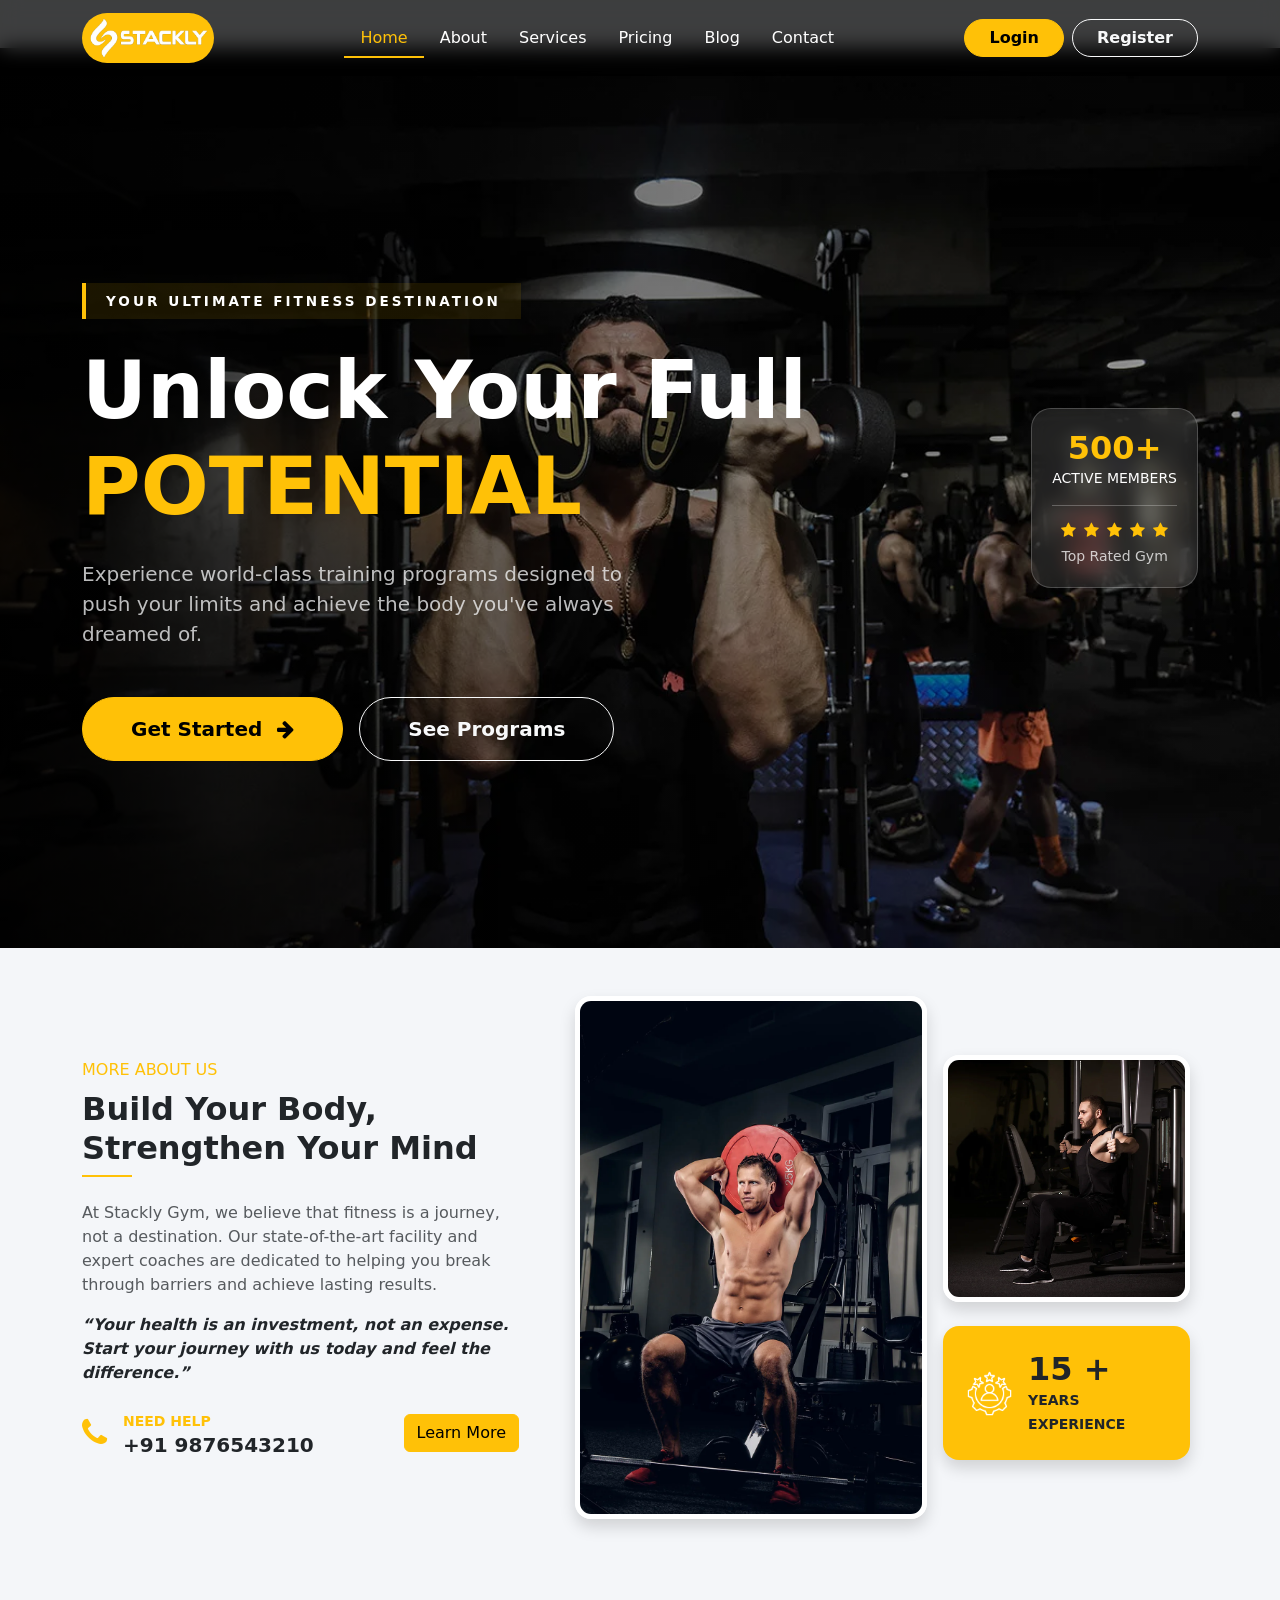
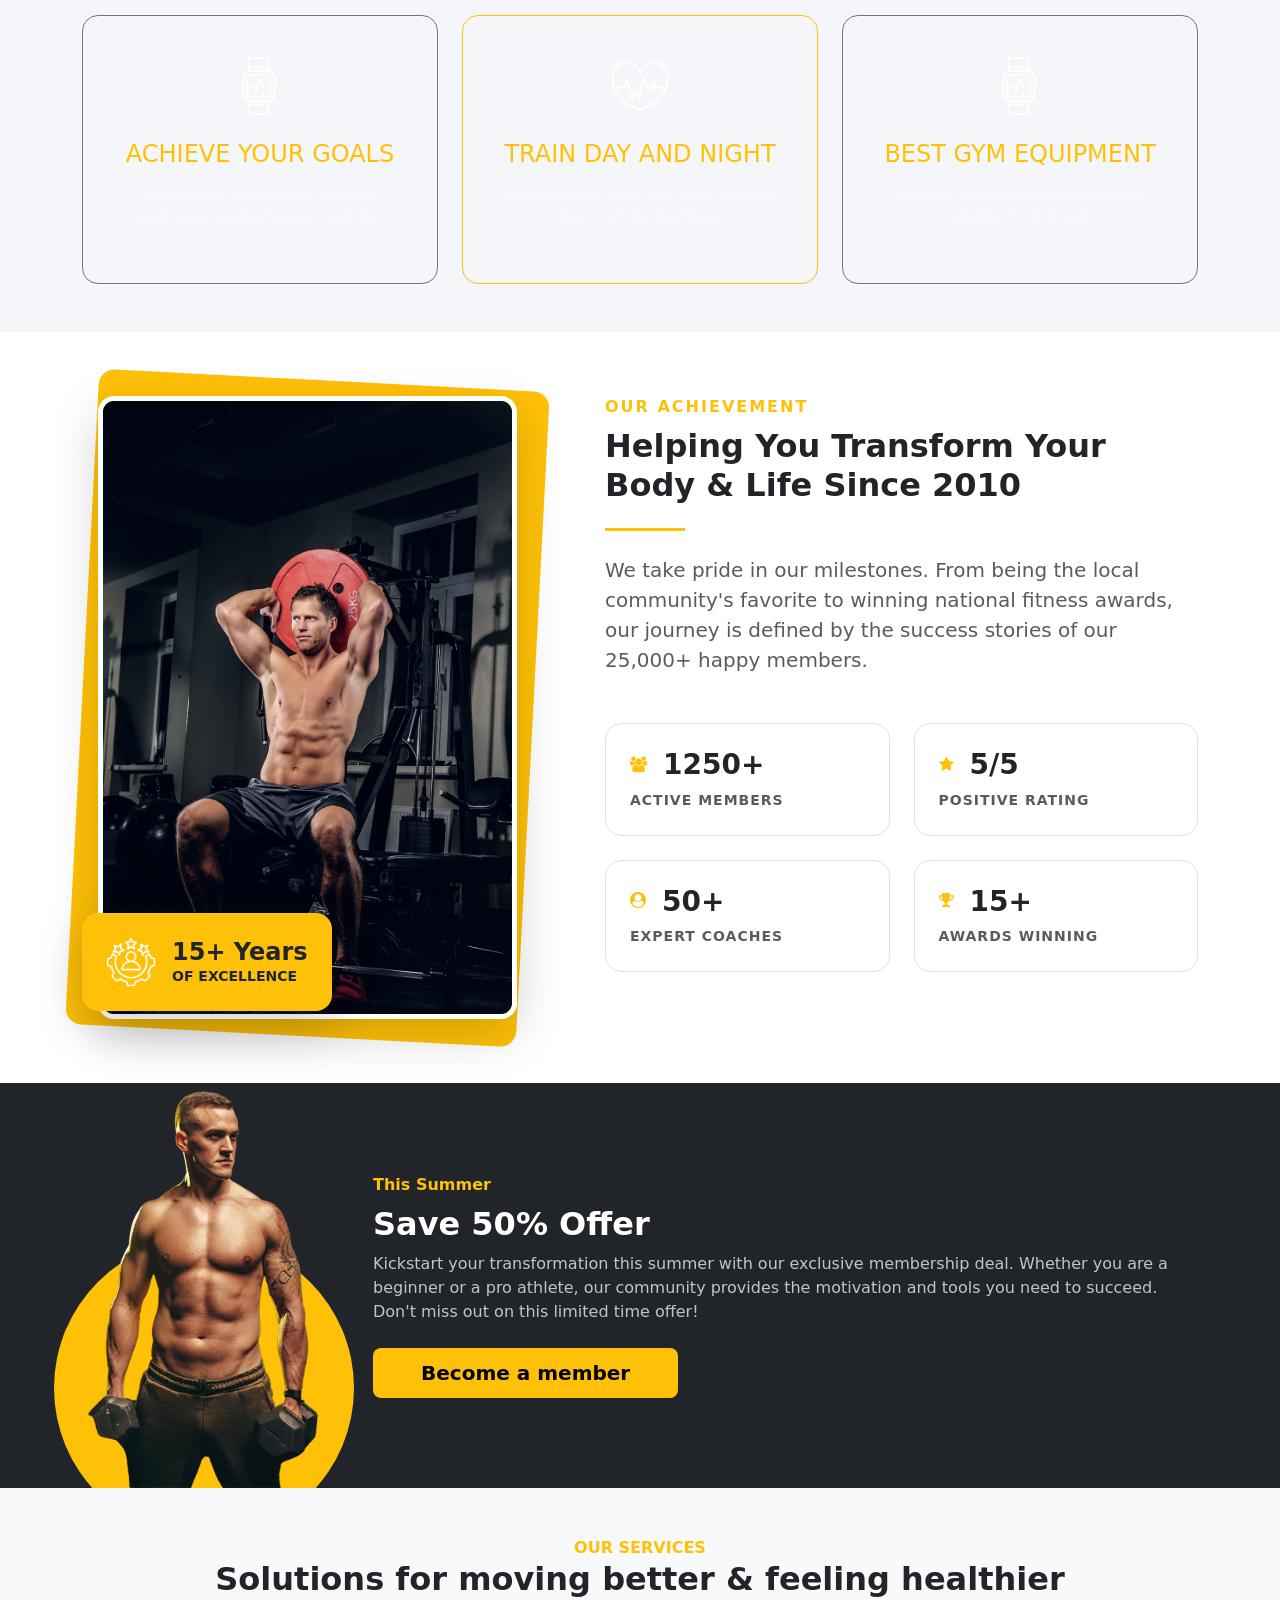
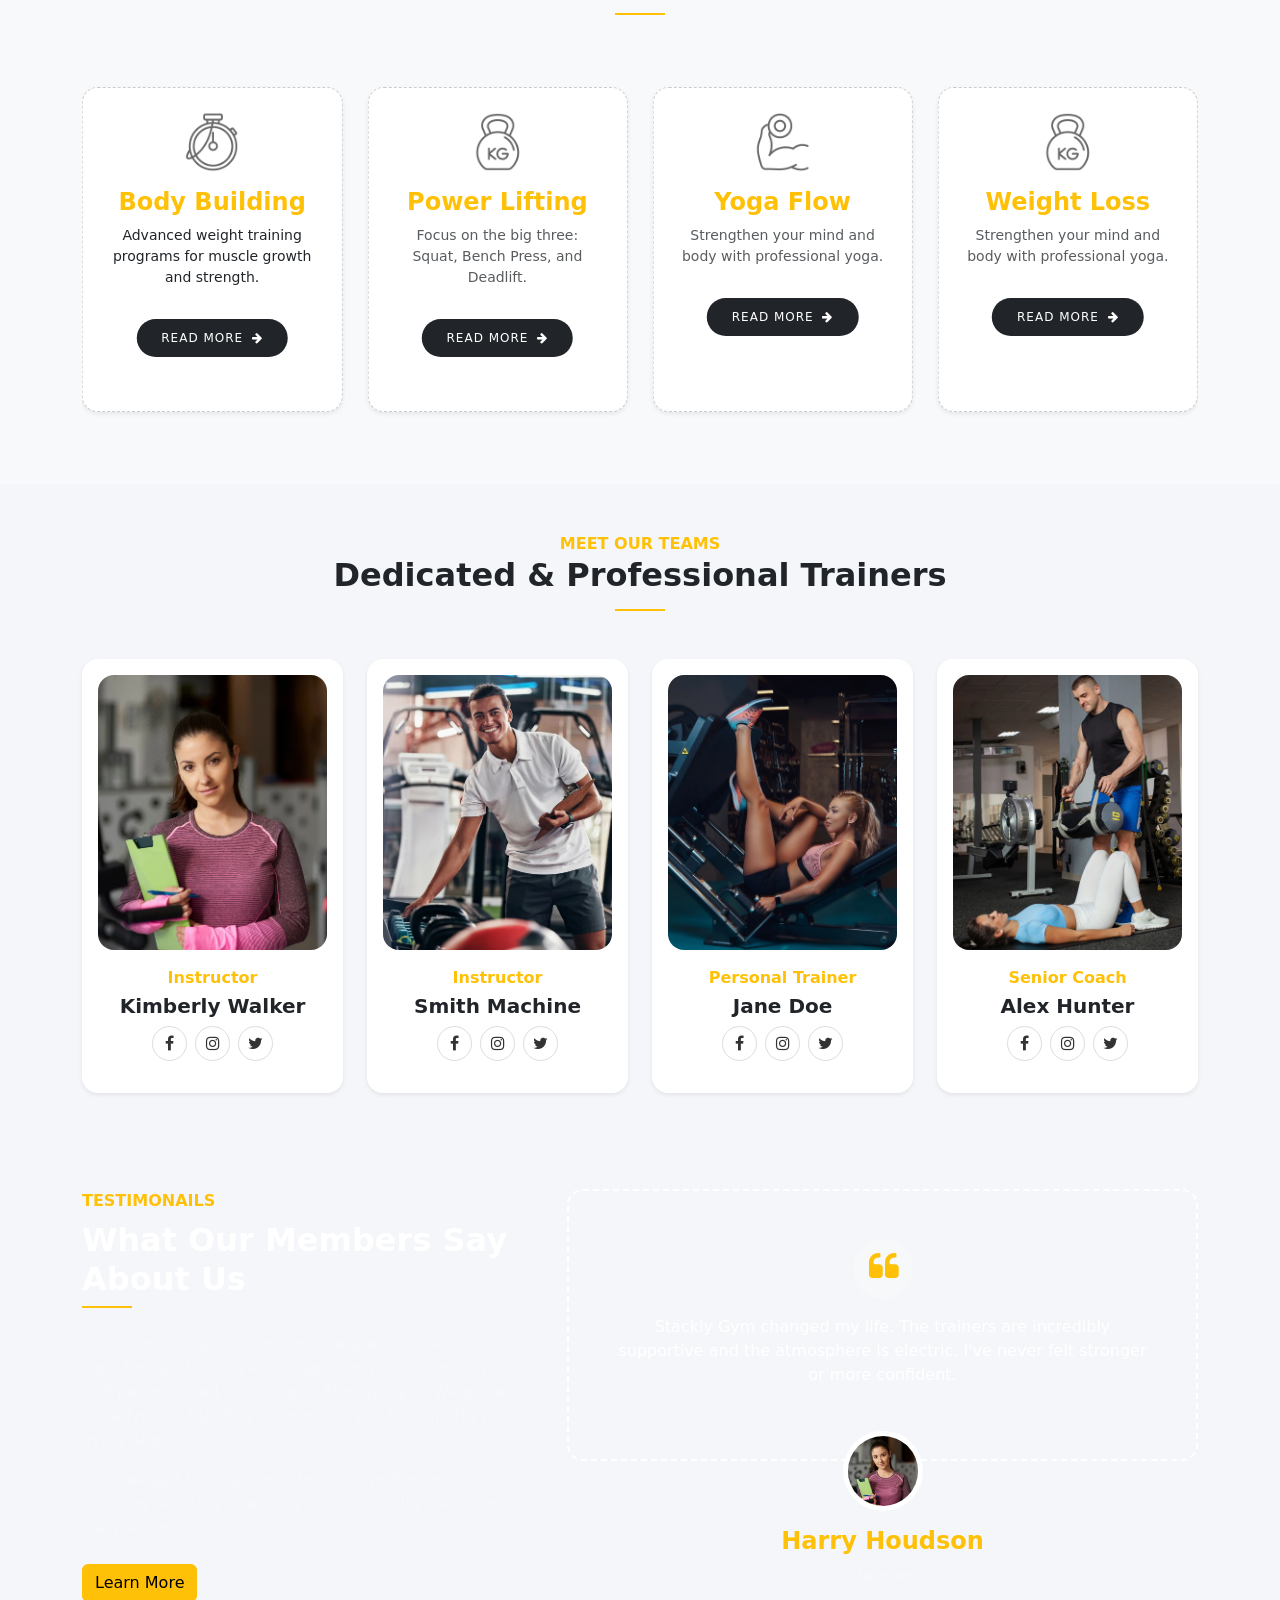
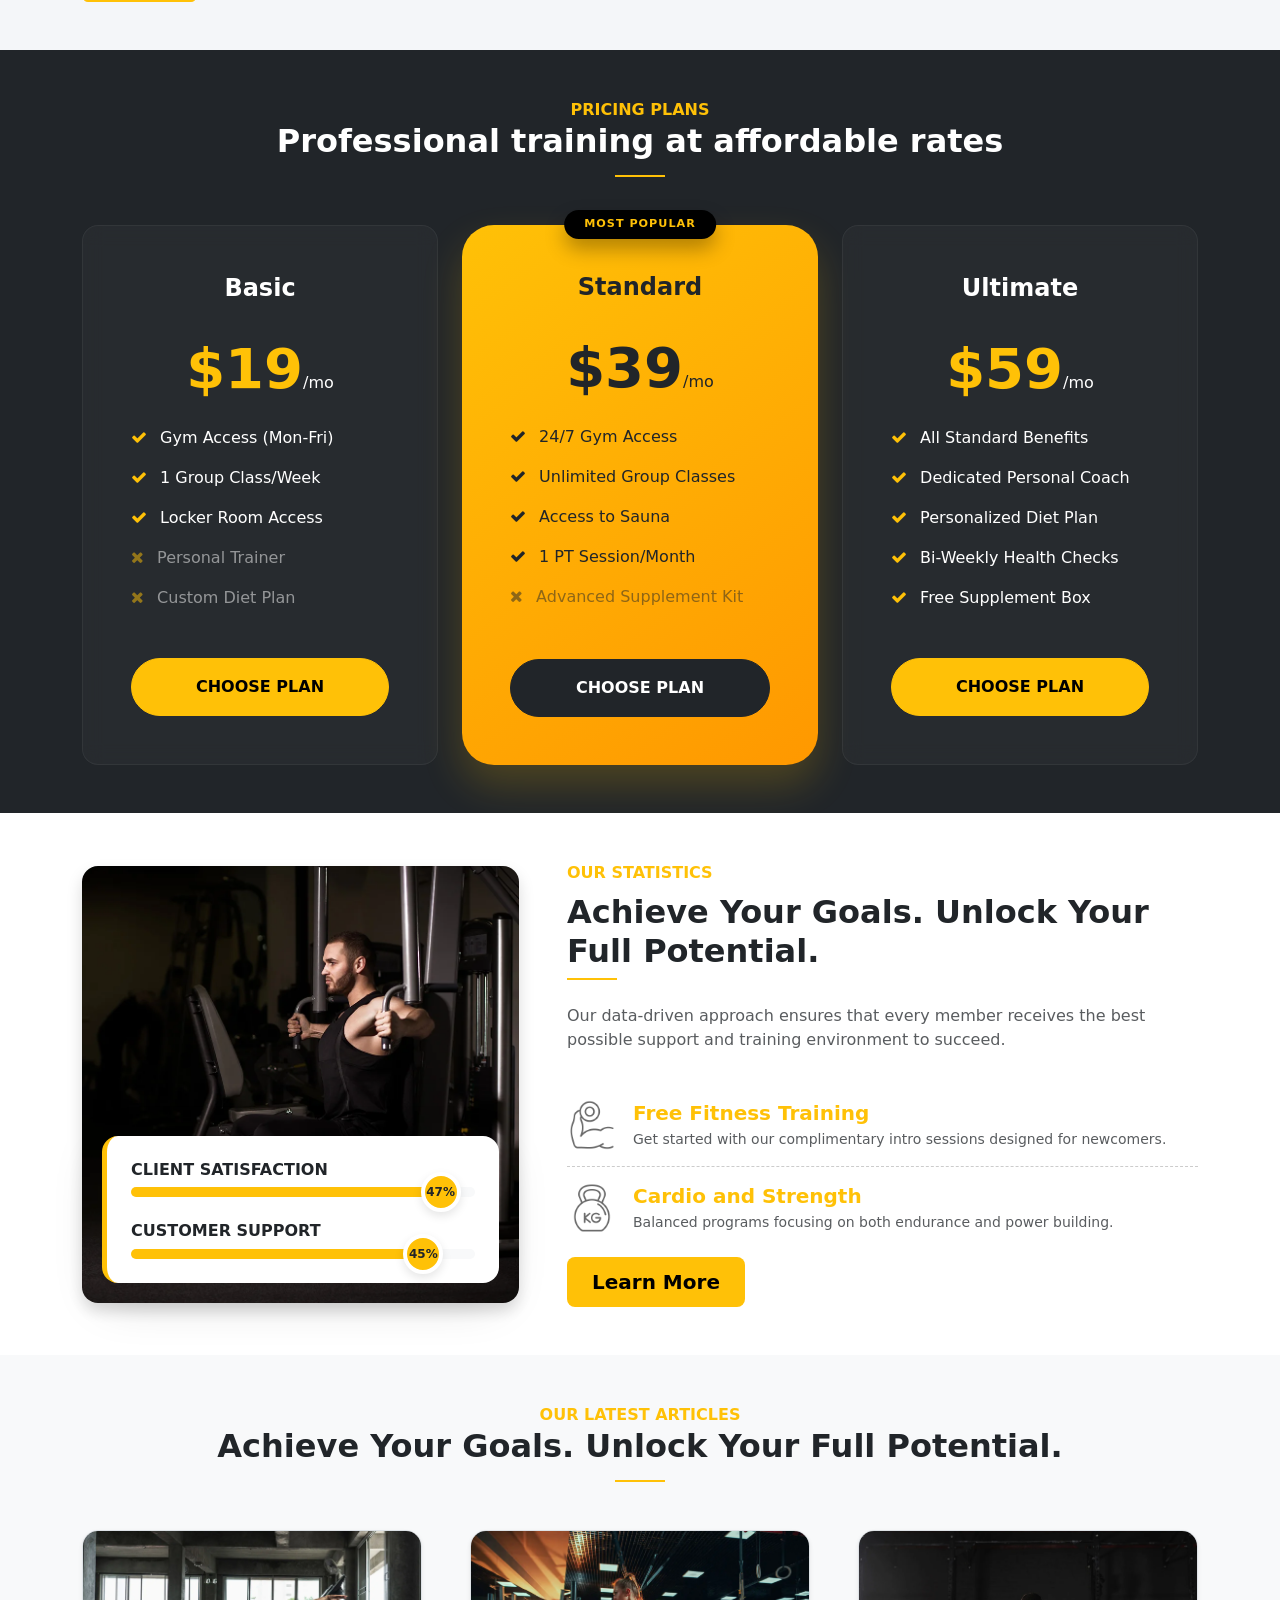
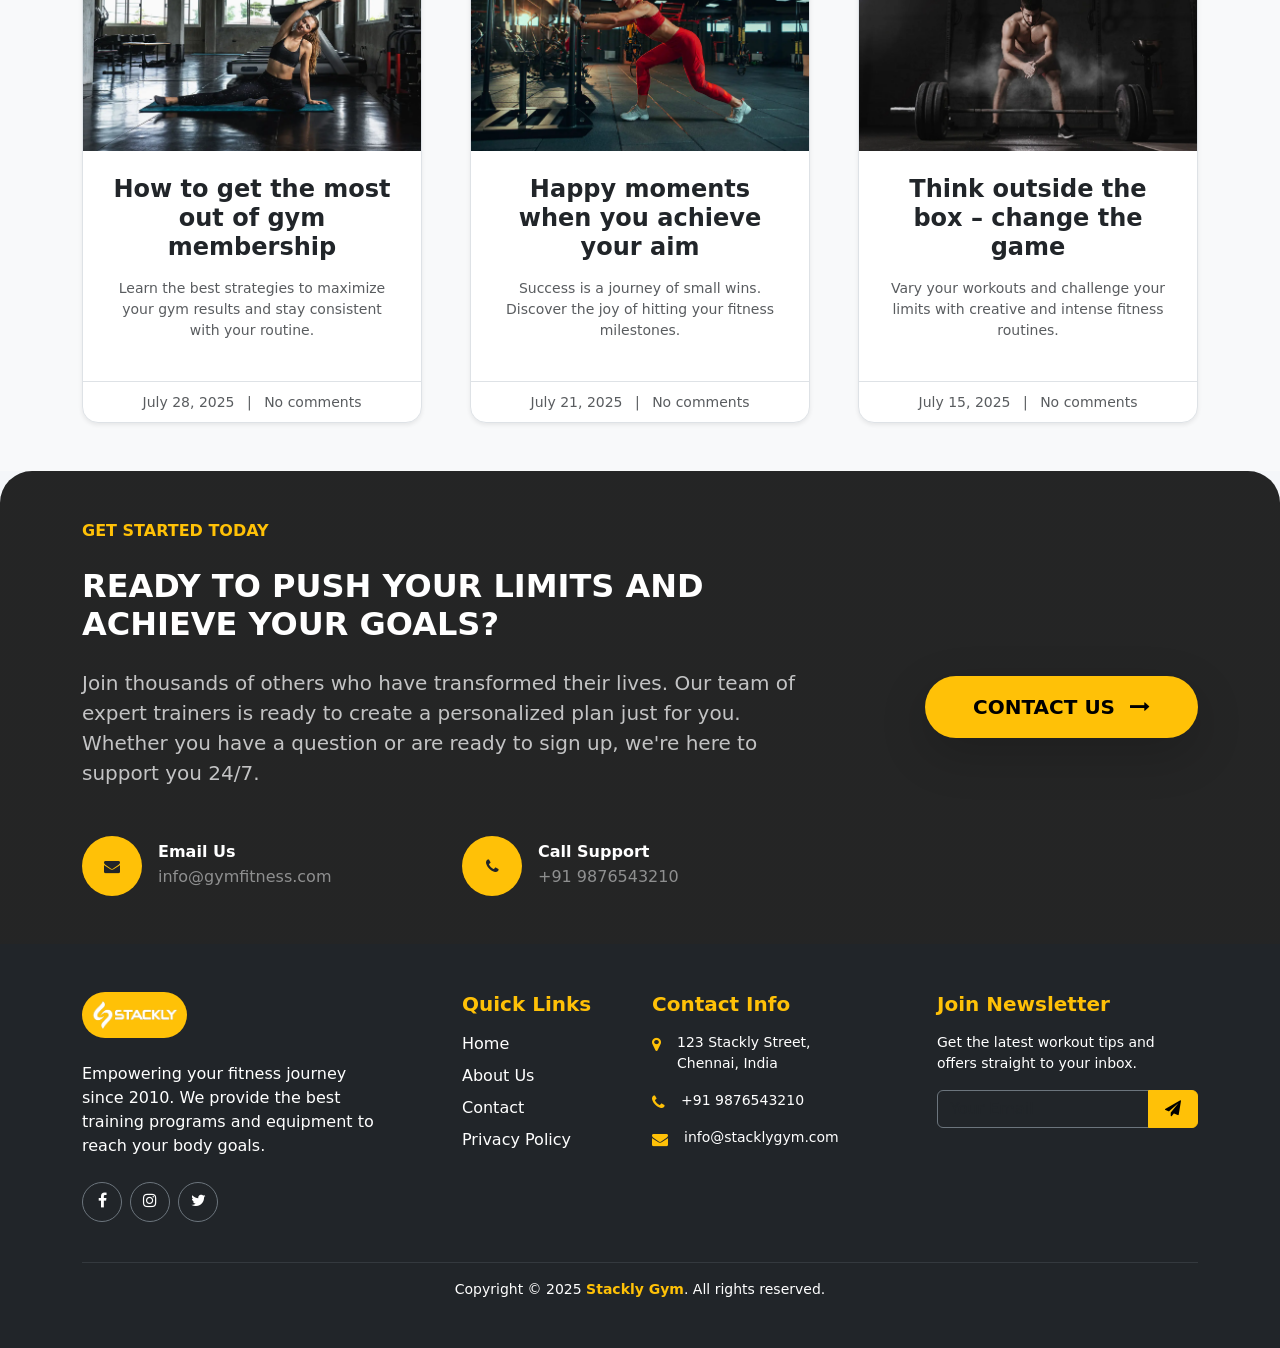
==== commit 17dbdc5e: "new pages added" ====
--- a/index.html
+++ b/index.html
@@ -613,7 +613,57 @@
                 <h2 class="fw-bold">Professional training at affordable rates</h2>
                 <div class="divider-wave bg-warning mx-auto"></div>
             </div>
-            <div class="row gy-4">
+            <div class="row g-4 align-items-stretch">
+                <!-- Basic -->
+                <div class="col-lg-4" data-aos="fade-up" data-aos-delay="100">
+                    <div class="card pricing-card h-100 p-5 rounded-4 text-center">
+                        <h4 class="fw-bold text-white">Basic</h4>
+                        <h2 class="display-4 fw-bold my-4 primary">$19<small class="h6 text-white">/mo</small></h2>
+                        <ul class="list-unstyled mb-5 text-start text-white">
+                            <li class="mb-3"><i class="fa fa-check primary me-2"></i> Gym Access (Mon-Fri)</li>
+                            <li class="mb-3"><i class="fa fa-check primary me-2"></i> 1 Group Class/Week</li>
+                            <li class="mb-3"><i class="fa fa-check primary me-2"></i> Locker Room Access</li>
+                            <li class="mb-3 opacity-50"><i class="fa fa-times me-2"></i> Personal Trainer</li>
+                            <li class="mb-0 opacity-50"><i class="fa fa-times me-2"></i> Custom Diet Plan</li>
+                        </ul>
+                        <a href="404.html" class="btn btn-warning w-100 rounded-pill fw-bold py-3 mt-auto">CHOOSE PLAN</a>
+                    </div>
+                </div>
+
+                <!-- Standard -->
+                <div class="col-lg-4" data-aos="fade-up" data-aos-delay="200">
+                    <div class="card pricing-card highlighted h-100 p-5 rounded-5 text-center">
+                        <div class="popular-badge">MOST POPULAR</div>
+                        <h4 class="fw-bold">Standard</h4>
+                        <h2 class="display-4 fw-bold my-4">$39<small class="h6">/mo</small></h2>
+                        <ul class="list-unstyled mb-5 text-start">
+                            <li class="mb-3"><i class="fa fa-check me-2"></i> 24/7 Gym Access</li>
+                            <li class="mb-3"><i class="fa fa-check me-2"></i> Unlimited Group Classes</li>
+                            <li class="mb-3"><i class="fa fa-check me-2"></i> Access to Sauna</li>
+                            <li class="mb-3"><i class="fa fa-check me-2"></i> 1 PT Session/Month</li>
+                            <li class="mb-0 opacity-50"><i class="fa fa-times me-2"></i> Advanced Supplement Kit</li>
+                        </ul>
+                        <a href="404.html" class="btn btn-dark w-100 rounded-pill fw-bold py-3 mt-auto">CHOOSE PLAN</a>
+                    </div>
+                </div>
+
+                <!-- Ultimate -->
+                <div class="col-lg-4" data-aos="fade-up" data-aos-delay="300">
+                    <div class="card pricing-card h-100 p-5 rounded-4 text-center">
+                        <h4 class="fw-bold text-white">Ultimate</h4>
+                        <h2 class="display-4 fw-bold my-4 primary">$59<small class="h6 text-white">/mo</small></h2>
+                        <ul class="list-unstyled mb-5 text-start text-white">
+                            <li class="mb-3"><i class="fa fa-check primary me-2"></i> All Standard Benefits</li>
+                            <li class="mb-3"><i class="fa fa-check primary me-2"></i> Dedicated Personal Coach</li>
+                            <li class="mb-3"><i class="fa fa-check primary me-2"></i> Personalized Diet Plan</li>
+                            <li class="mb-3"><i class="fa fa-check primary me-2"></i> Bi-Weekly Health Checks</li>
+                            <li class="mb-0"><i class="fa fa-check primary me-2"></i> Free Supplement Box</li>
+                        </ul>
+                        <a href="404.html" class="btn btn-warning w-100 rounded-pill fw-bold py-3 mt-auto">CHOOSE PLAN</a>
+                    </div>
+                </div>
+            </div>
+            <!-- <div class="row gy-4">
                 <div class="col-lg-4" data-aos="fade-up" data-aos-delay="100">
                     <div class="card bg-secondary border-0 p-5 rounded-4 text-center text-white h-100 pricing-card">
                         <h4>Basic</h4>
@@ -655,7 +705,7 @@
                         <a href="404.html" class="btn btn-warning fw-bold">Join Now</a>
                     </div>
                 </div>
-            </div>
+            </div> -->
         </div>
     </section>
 
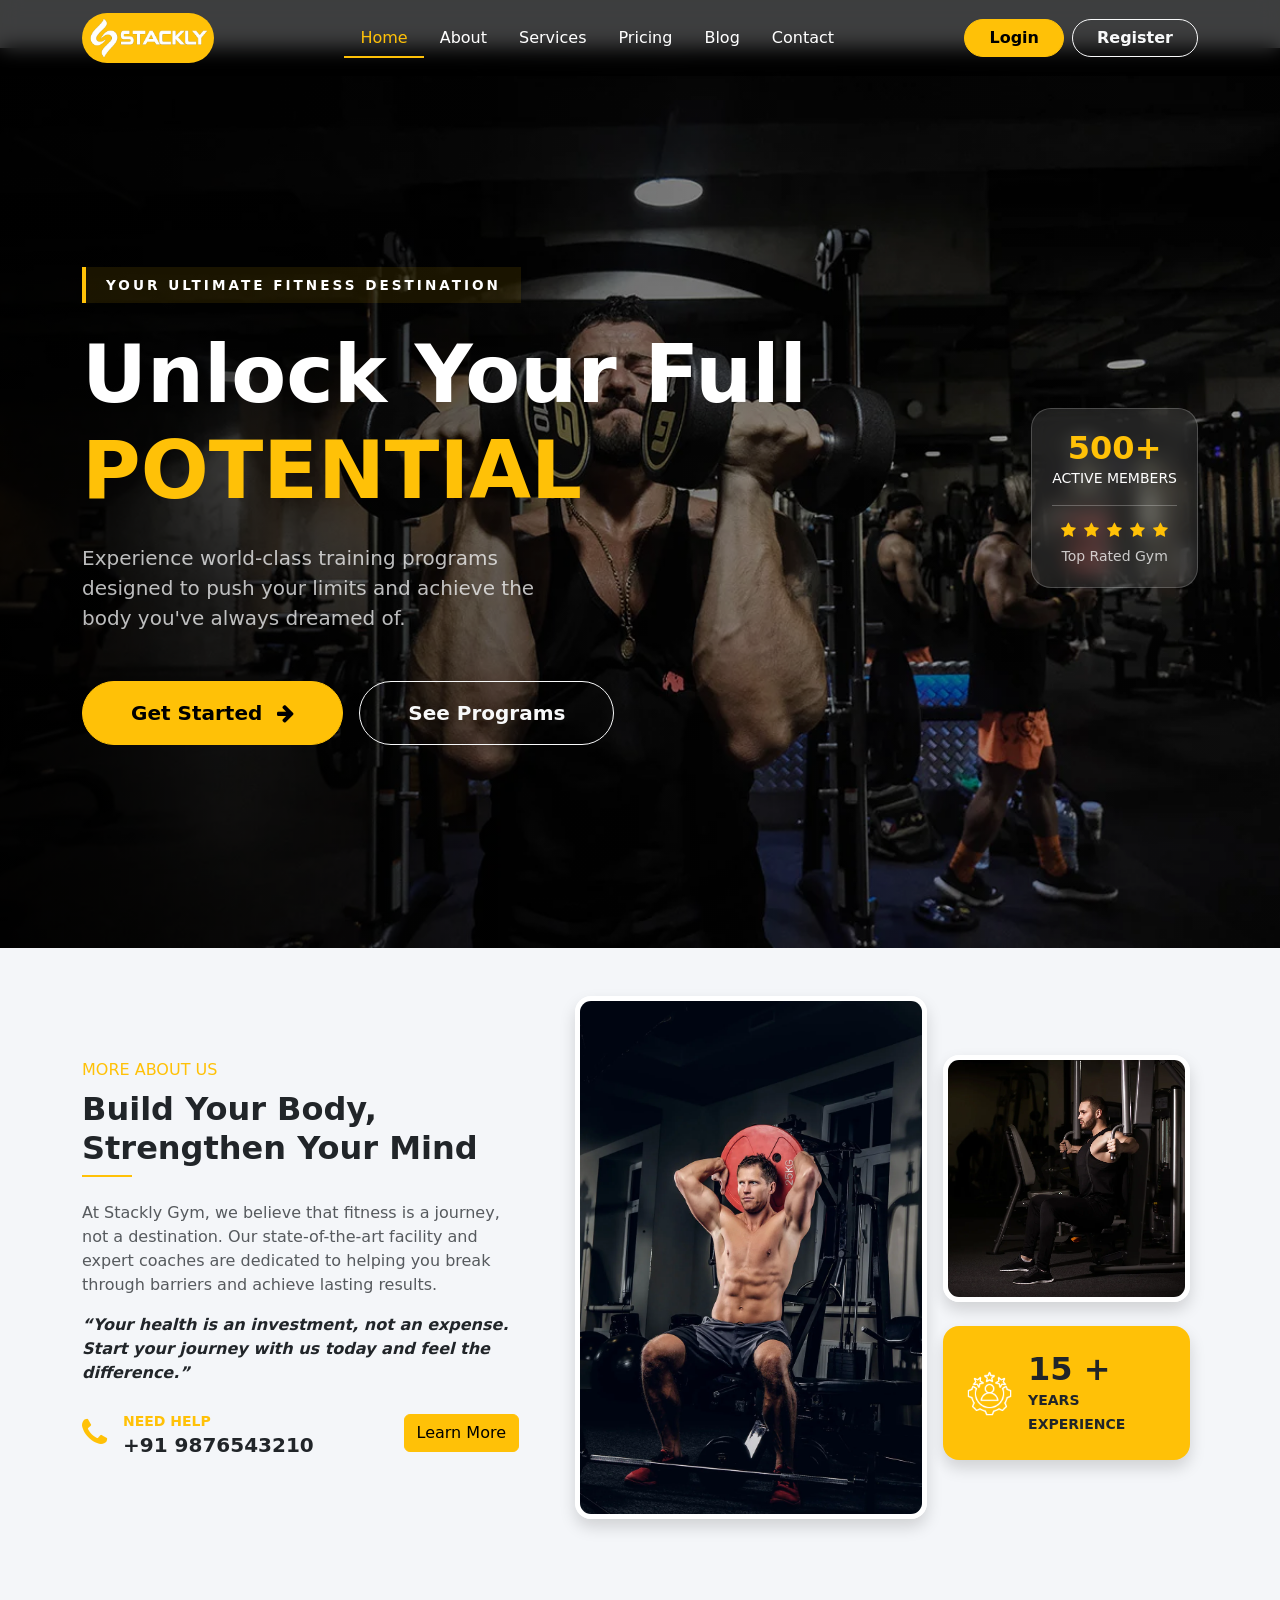
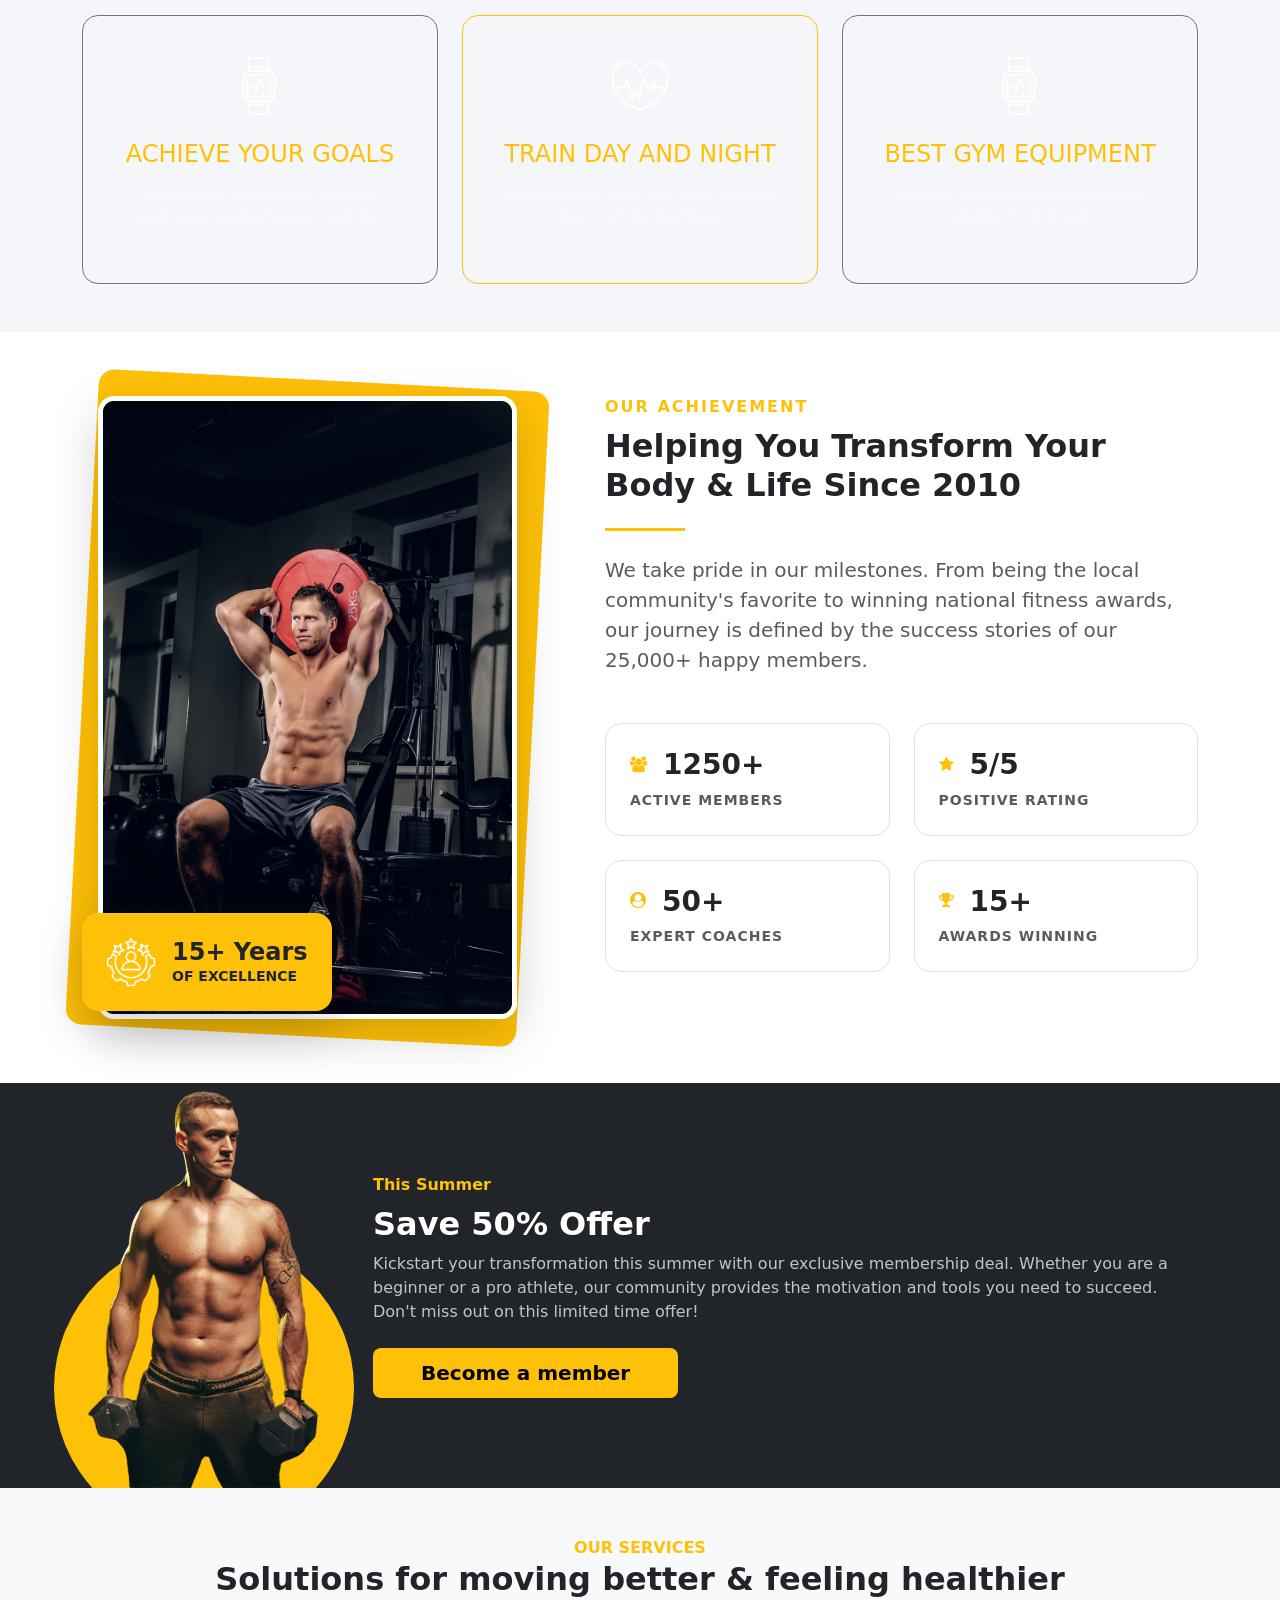
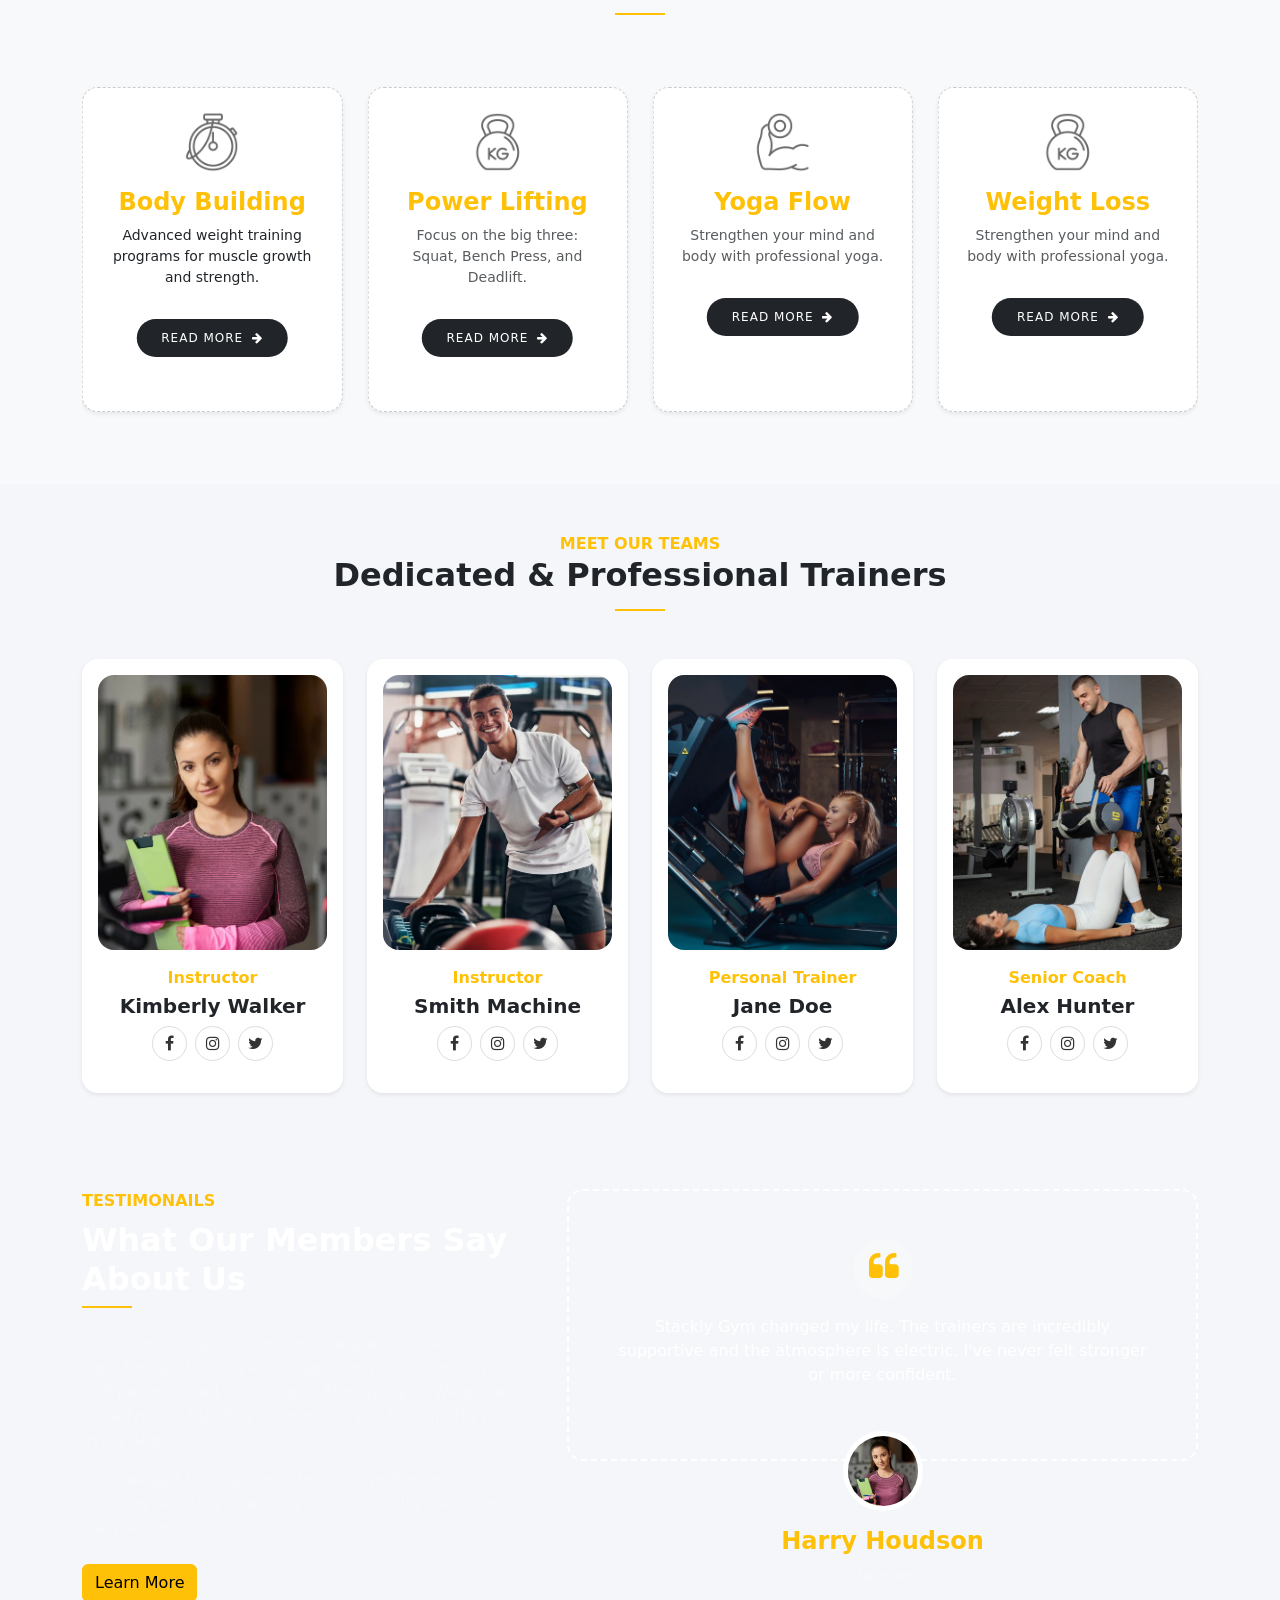
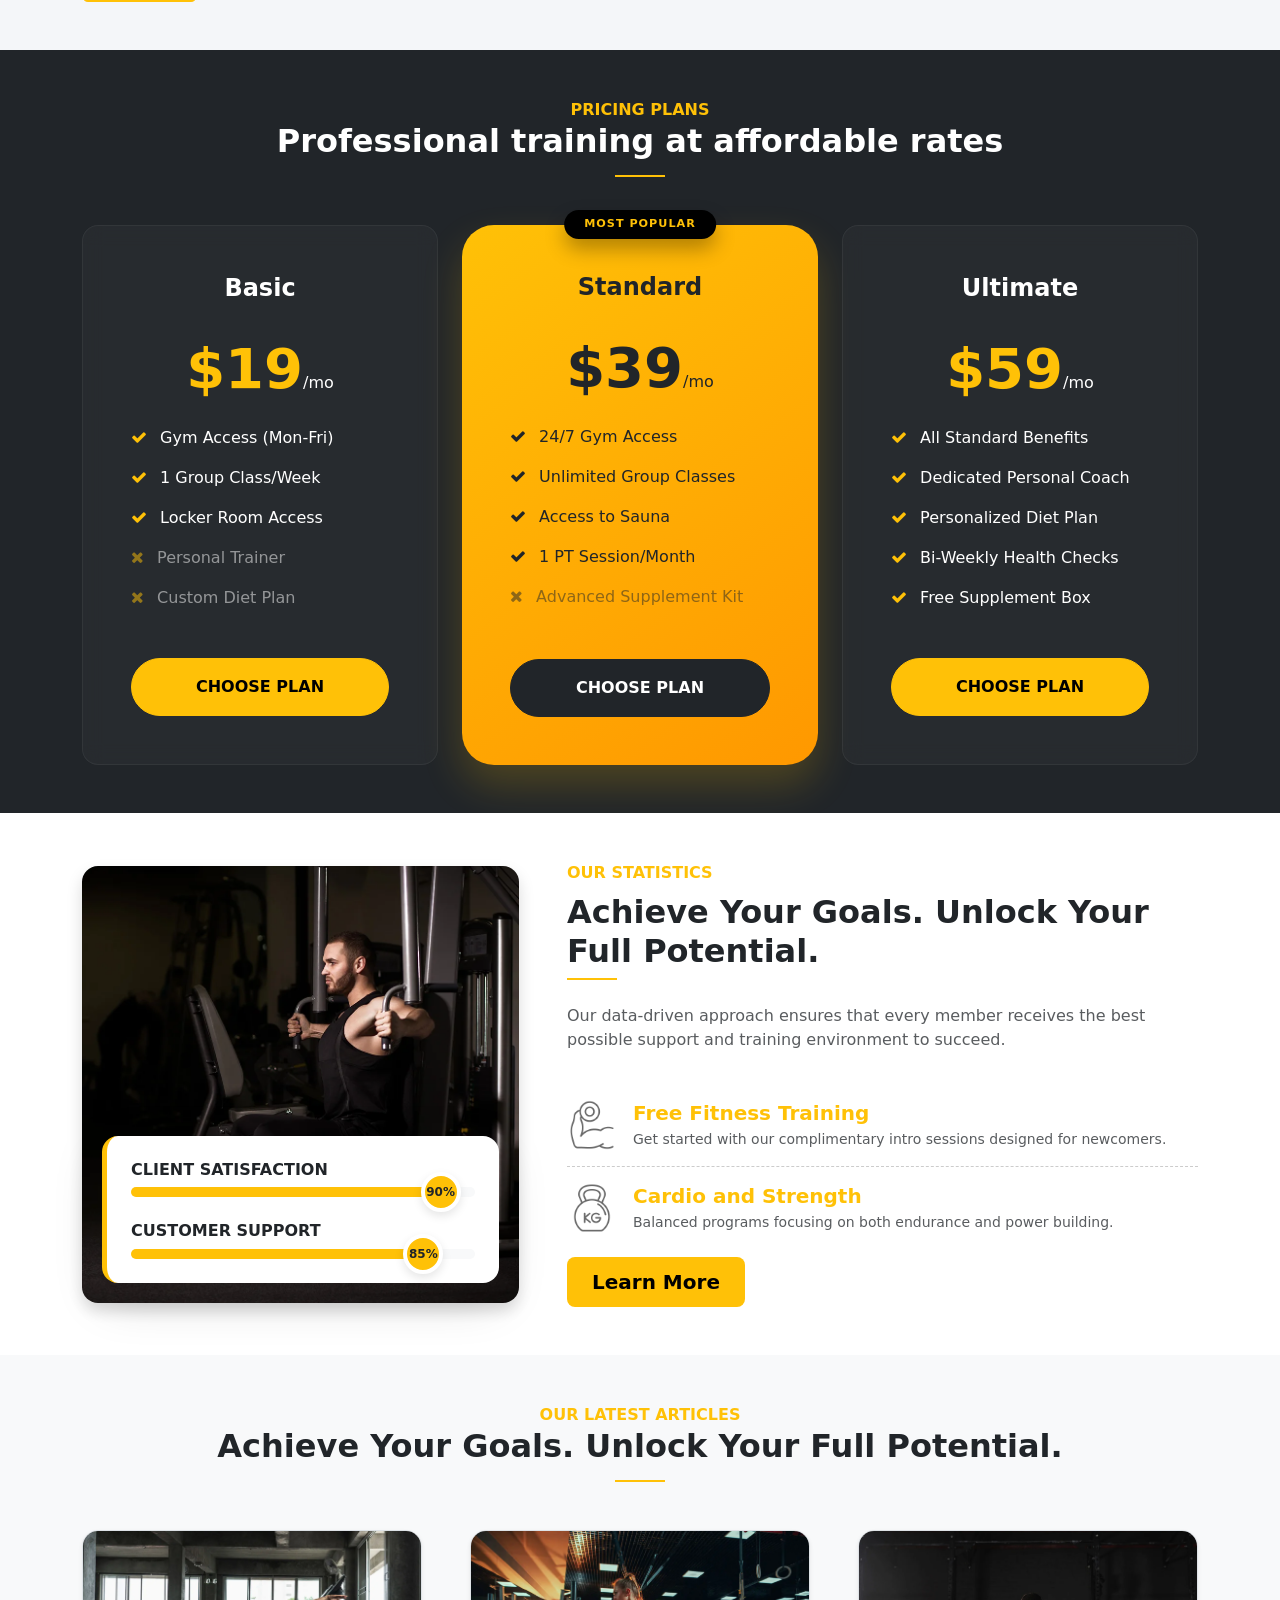
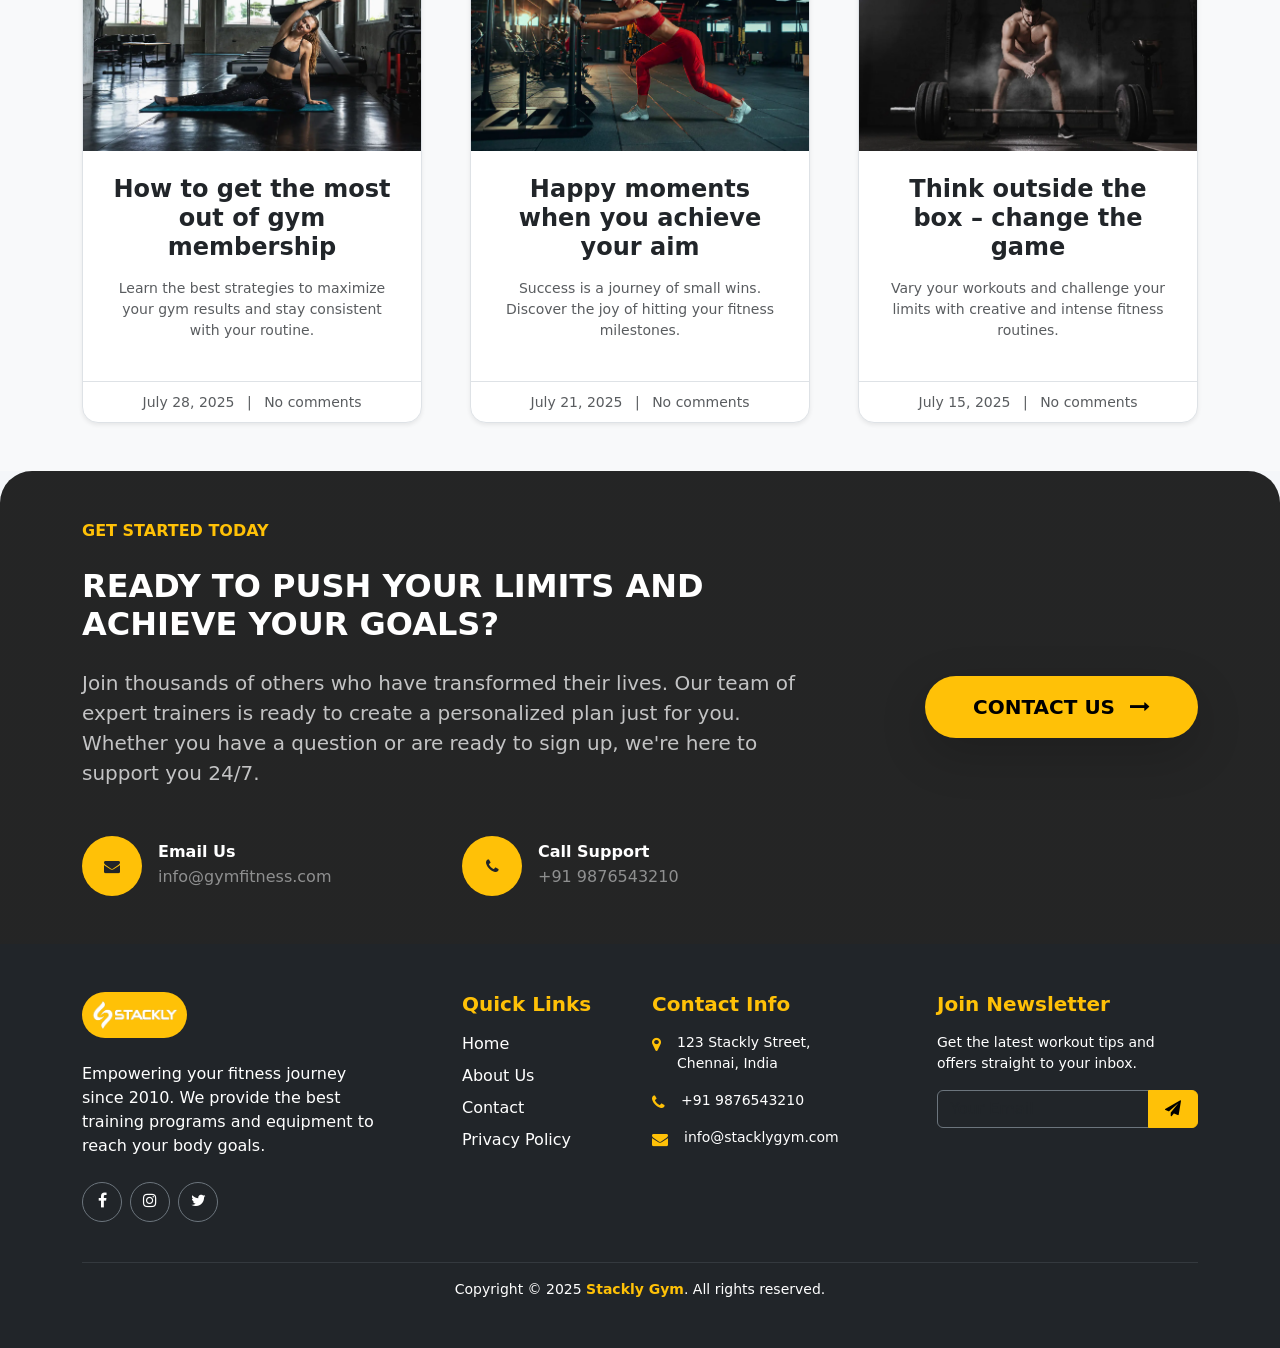
==== commit 1d313623: "responsive changes" ====
--- a/index.html
+++ b/index.html
@@ -39,7 +39,7 @@
                             <div class="row align-items-center gy-4">
                                 <div class="col-lg-8">
                                     <div class="banner-left text-center text-lg-start">
-                                        <div class="banner-tag text-white fw-bold text-uppercase mt-5 mb-4"
+                                        <div class="banner-tag text-white fw-bold text-uppercase mt-3 mb-4"
                                             data-aos="fade-right" data-aos-delay="200">
                                             Your ultimate fitness destination
                                         </div>
@@ -54,7 +54,7 @@
                                             </span>
                                             <!-- <span class="primary">Potential</span> -->
                                         </h1>
-                                        <p class="lead text-light opacity-75 mb-5 w-75 mx-auto mx-lg-0"
+                                        <p class="lead text-light opacity-75 mb-5 col-lg-8 col-md-10 col-12 mx-auto mx-lg-0"
                                             data-aos="fade-up" data-aos-delay="600">
                                             Experience world-class training programs designed to push your limits and
                                             achieve the body you've always dreamed of.
--- a/css/style.css
+++ b/css/style.css
@@ -22,37 +22,67 @@
 
 
 .sidebar {
-    width: 250px;
-    height: 100vh;
-    background: #212529;
+    width: 260px;
+    min-height: calc(100vh - 81px);
+    background: #fff;
+    border-right: 1px solid rgba(0,0,0,0.05);
+    transition: all 0.3s ease-in-out;
+    z-index: 1040;
 }
 
 .sidebar a {
     display: block;
-    padding: 15px;
-    color: white;
+    padding: 14px 25px;
+    color: #444;
     text-decoration: none;
+    font-weight: 500;
+    transition: 0.3s;
 }
 
 .sidebar a:hover {
-    background: #343a40;
+    background: rgba(255, 193, 7, 0.1);
+    color: #ffc107;
+    border-right: 4px solid #ffc107;
 }
 
 .content {
     flex: 1;
     padding: 25px;
+    width: 100%;
+    transition: all 0.3s ease;
 }
 
 @media(max-width:768px) {
-
-    .sidebar {
-        width: 100px;
-    }
-
     .hero h1 {
         font-size: 2.5rem;
     }
-
+}
+
+@media (max-width: 991.98px) {
+    .sidebar {
+        position: fixed;
+        left: -260px;
+        top: 81px;
+        height: calc(100vh - 81px);
+        box-shadow: 10px 0 30px rgba(0,0,0,0.1);
+    }
+    .sidebar.show {
+        left: 0;
+    }
+    .sidebar-overlay {
+        display: none;
+        position: fixed;
+        top: 81px;
+        left: 0;
+        width: 100%;
+        height: calc(100vh - 81px);
+        background: rgba(0,0,0,0.5);
+        z-index: 1030;
+        backdrop-filter: blur(2px);
+    }
+    .sidebar-overlay.show {
+        display: block;
+    }
 }
 
 .breadcrumb {
@@ -674,4 +704,44 @@
 
 .blog-box:hover .blog-info h4 a {
     color: #ffc107 !important;
+}
+
+/* FAQ Section Accordion Styling */
+.accordion-item {
+    background-color: transparent;
+    border: 1px solid rgba(255, 255, 255, 0.1); /* Light border for contrast */
+    margin-bottom: 10px; /* Space between items */
+    border-radius: 0.5rem; /* Rounded corners for items */
+}
+
+.accordion-button {
+    background-color: transparent !important;
+    color: #fff !important; /* White text for questions */
+    font-size: 1.1rem;
+    padding: 1.25rem 1.5rem;
+    border-radius: 0.5rem;
+    transition: all 0.3s ease;
+}
+
+.accordion-button:not(.collapsed) {
+    color: #ffc107 !important; /* Primary color for active question */
+    background-color: rgba(255, 193, 7, 0.1) !important; /* Subtle primary background for active */
+    border-bottom: 1px solid #ffc107; /* Primary border for active */
+    box-shadow: none;
+}
+
+.accordion-button::after {
+    filter: invert(1); /* Invert arrow color for dark background */
+    transform: rotate(-90deg); /* Default arrow direction */
+    transition: transform 0.3s ease;
+}
+
+.accordion-button:not(.collapsed)::after {
+    transform: rotate(0deg); /* Arrow direction when open */
+}
+
+.accordion-body {
+    color: rgba(255, 255, 255, 0.75) !important; /* Lighter text for answers */
+    padding: 1rem 1.5rem 1.5rem;
+    border-top: 1px solid rgba(255, 255, 255, 0.05);
 }
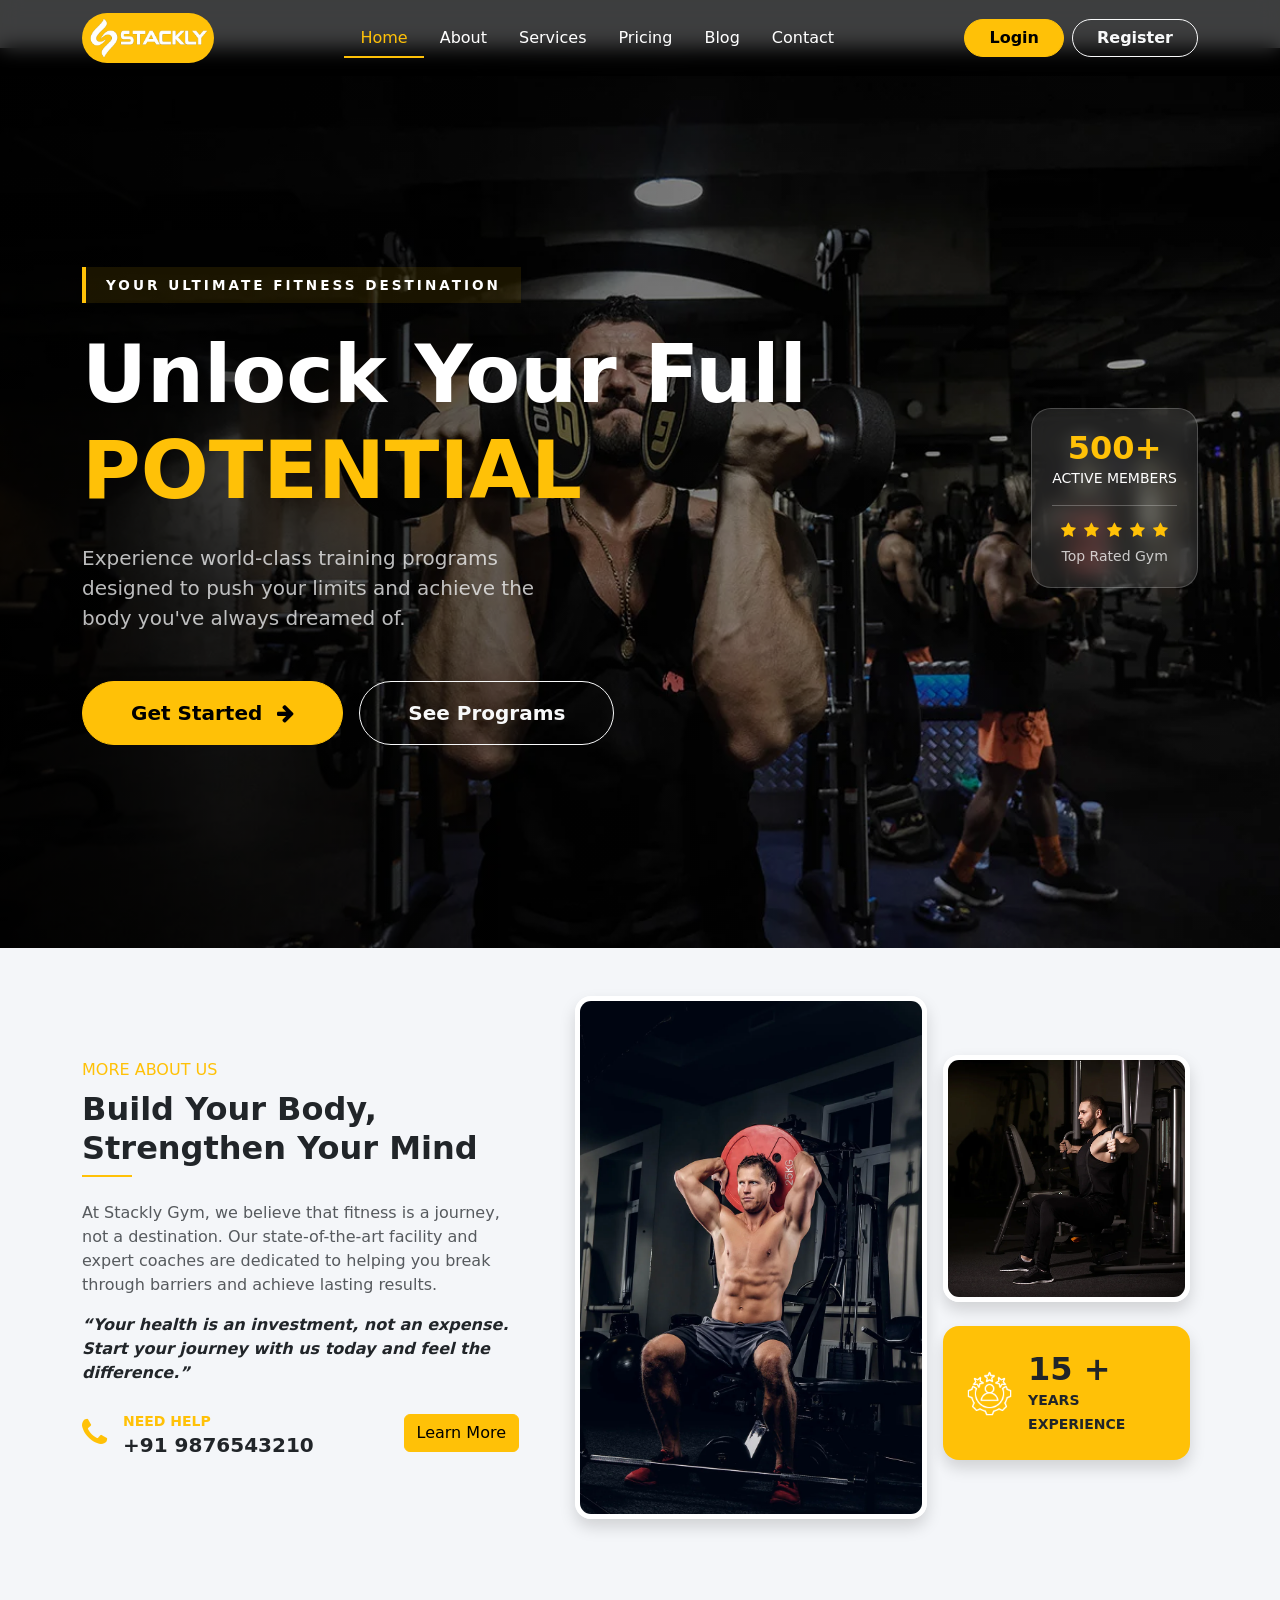
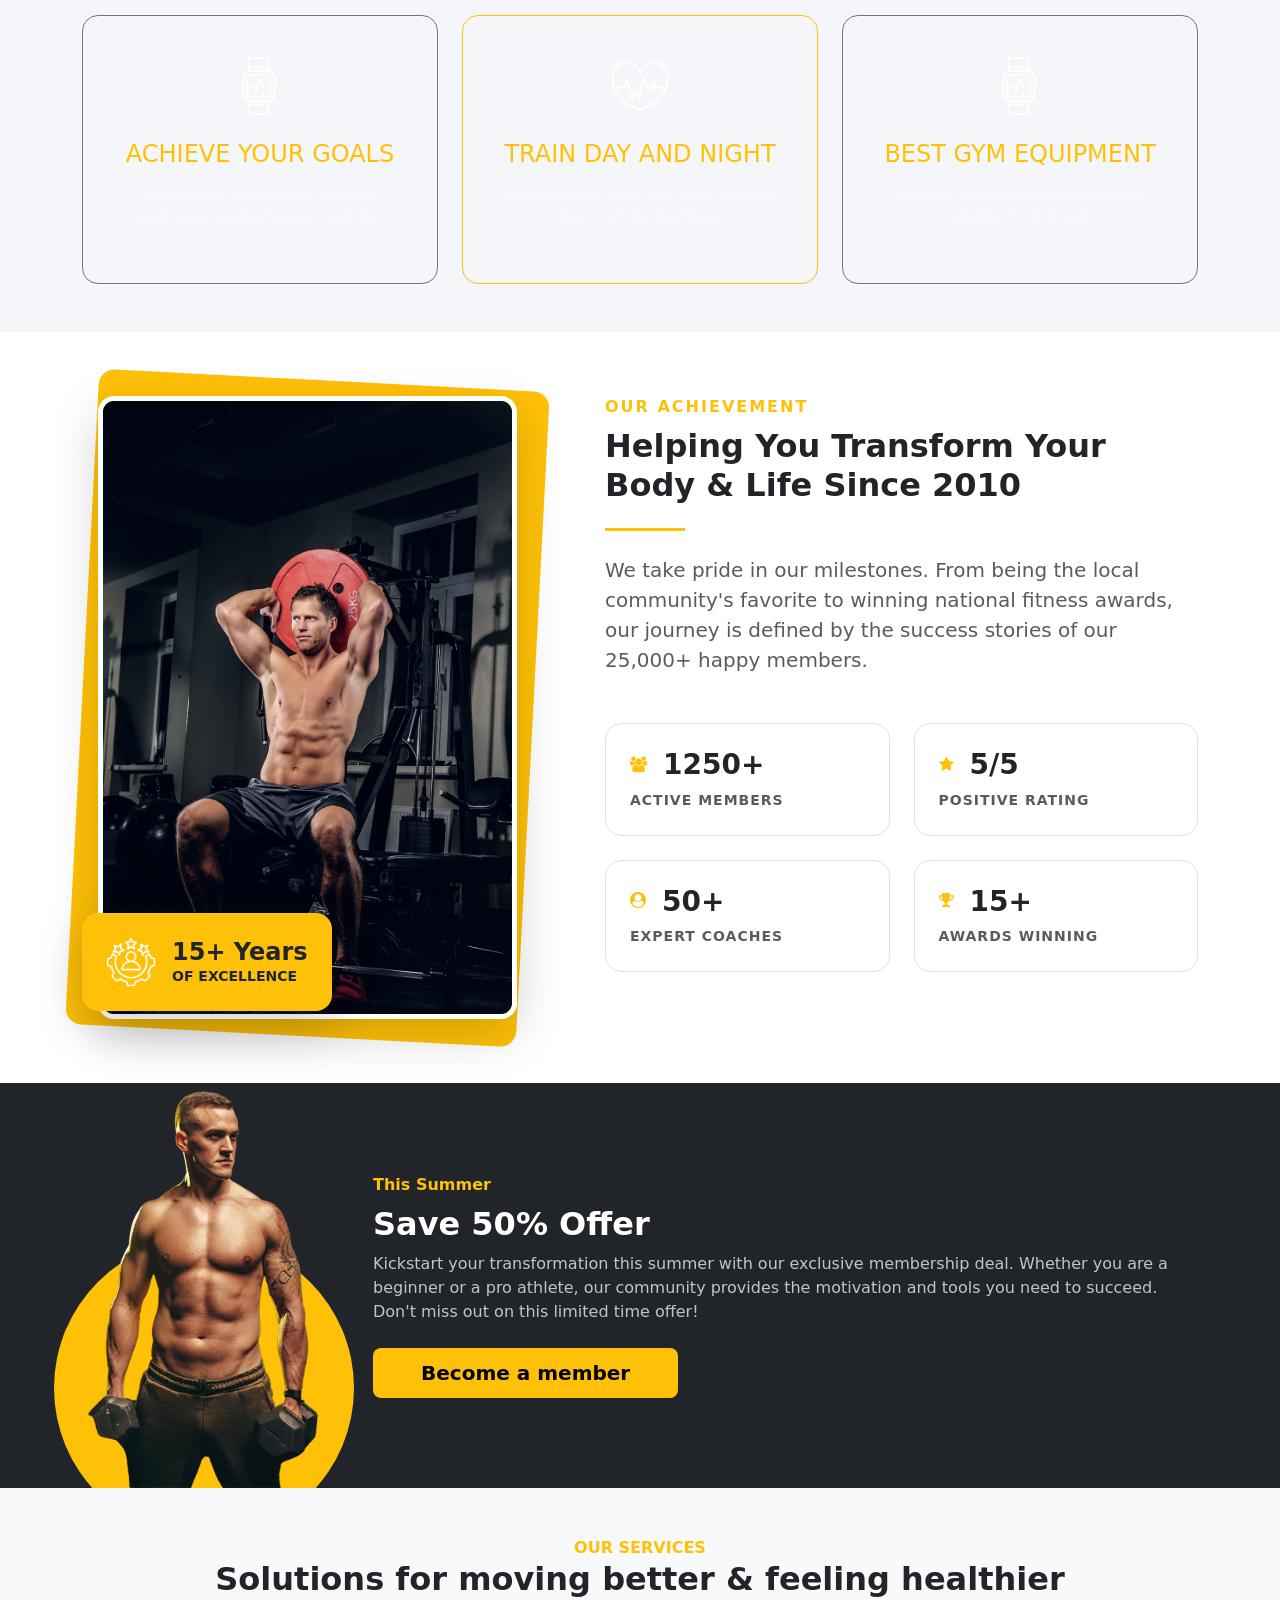
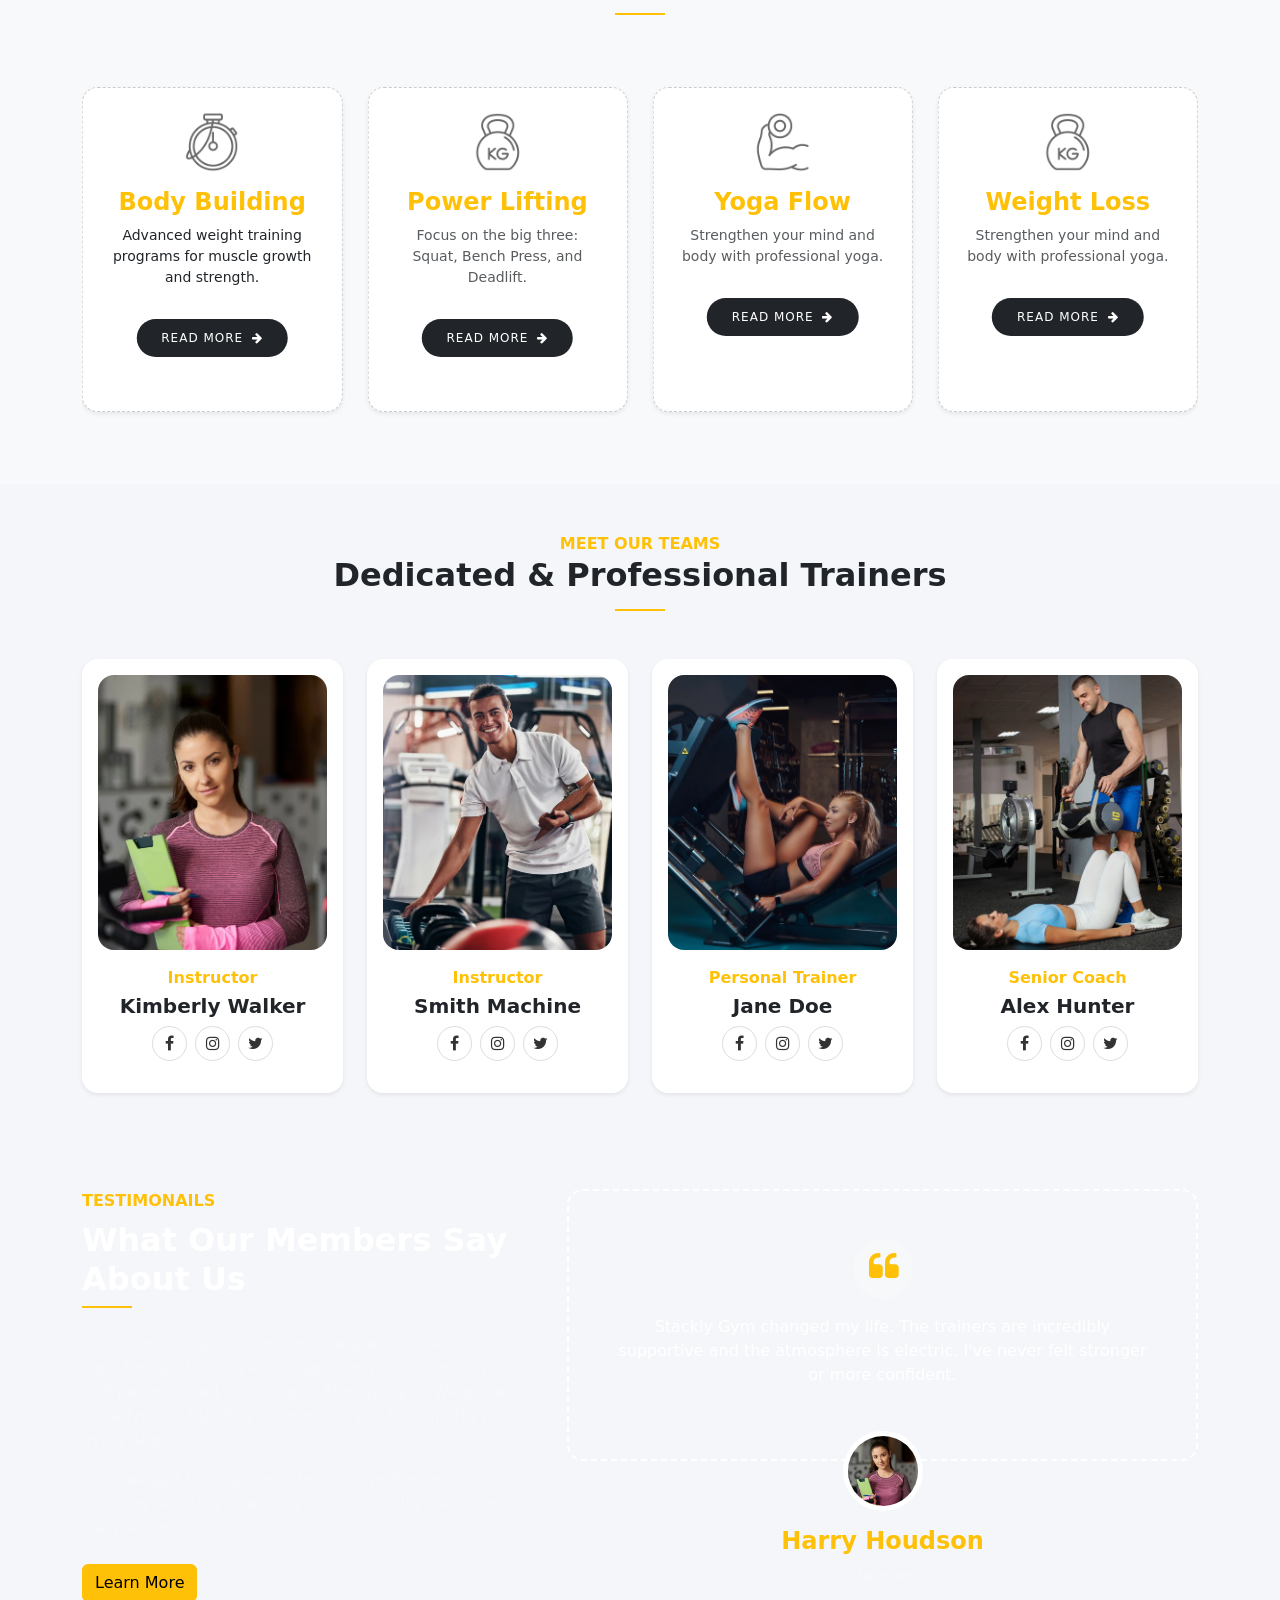
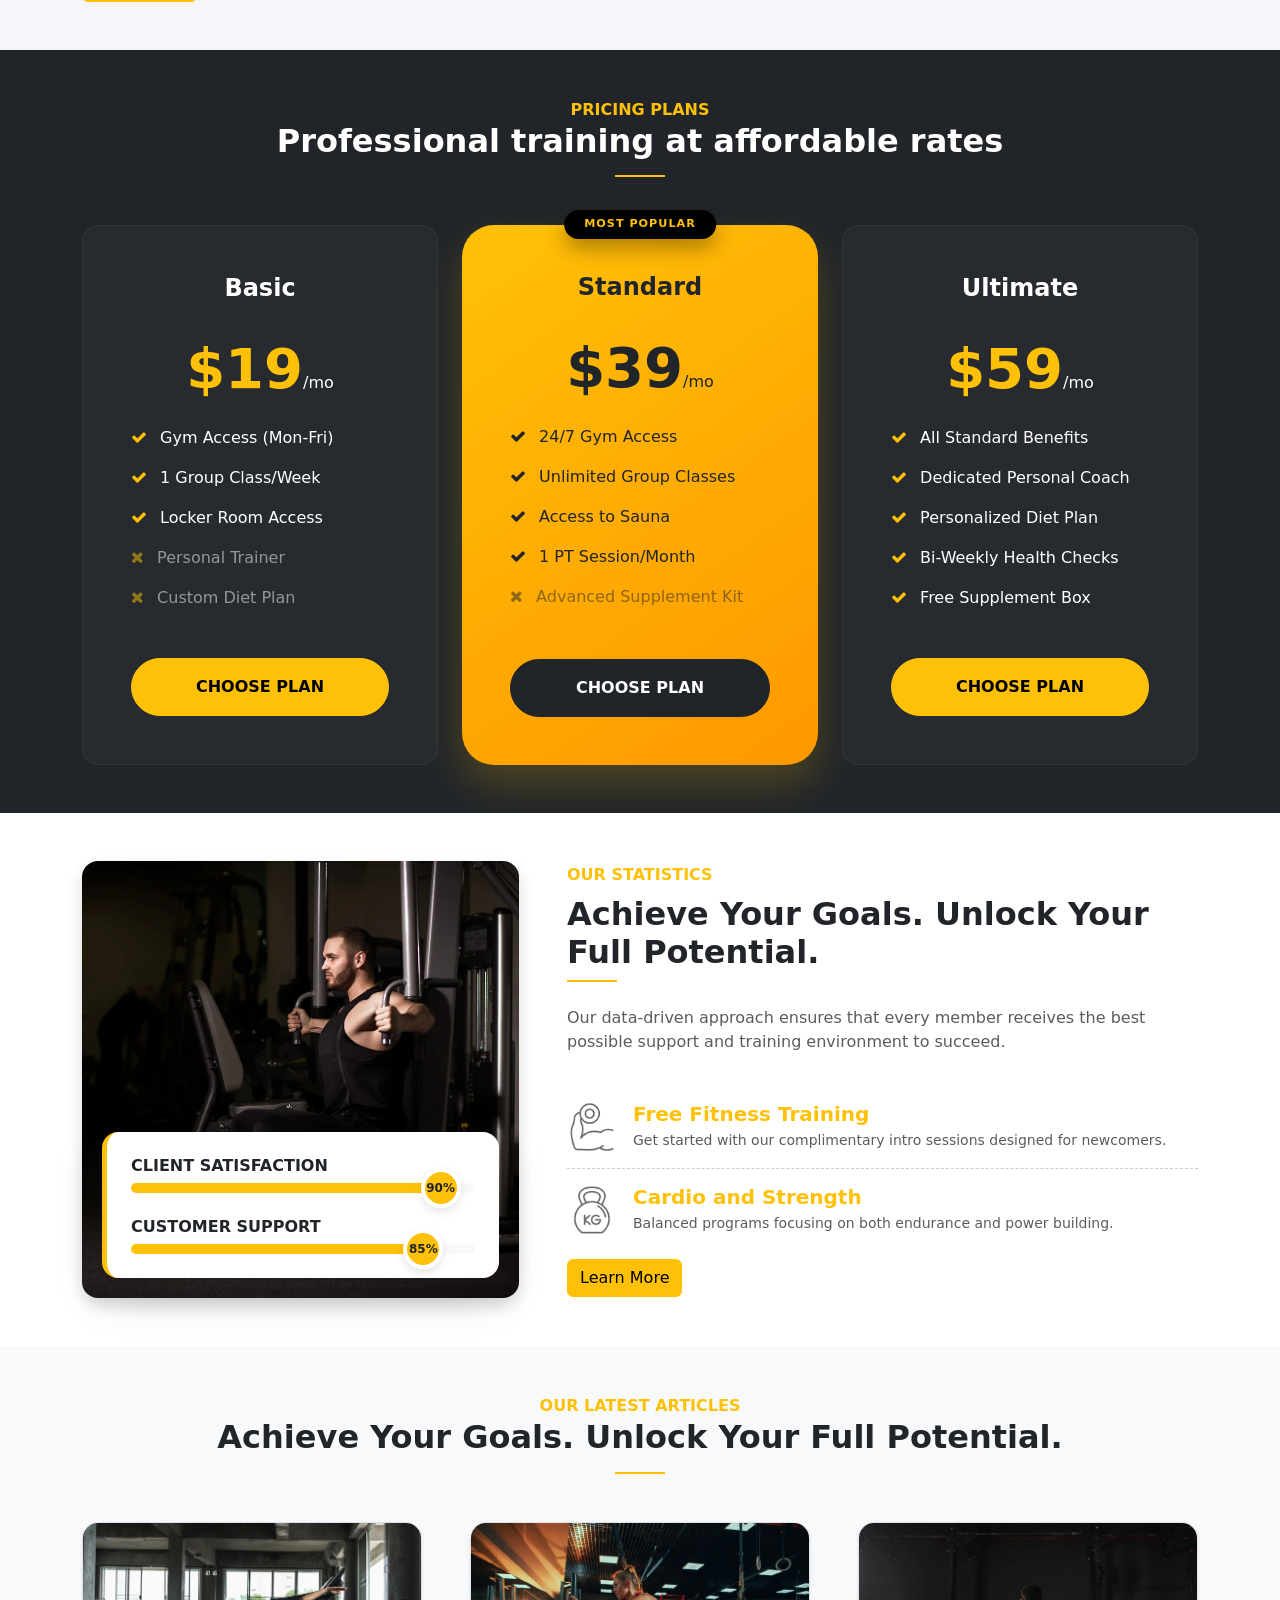
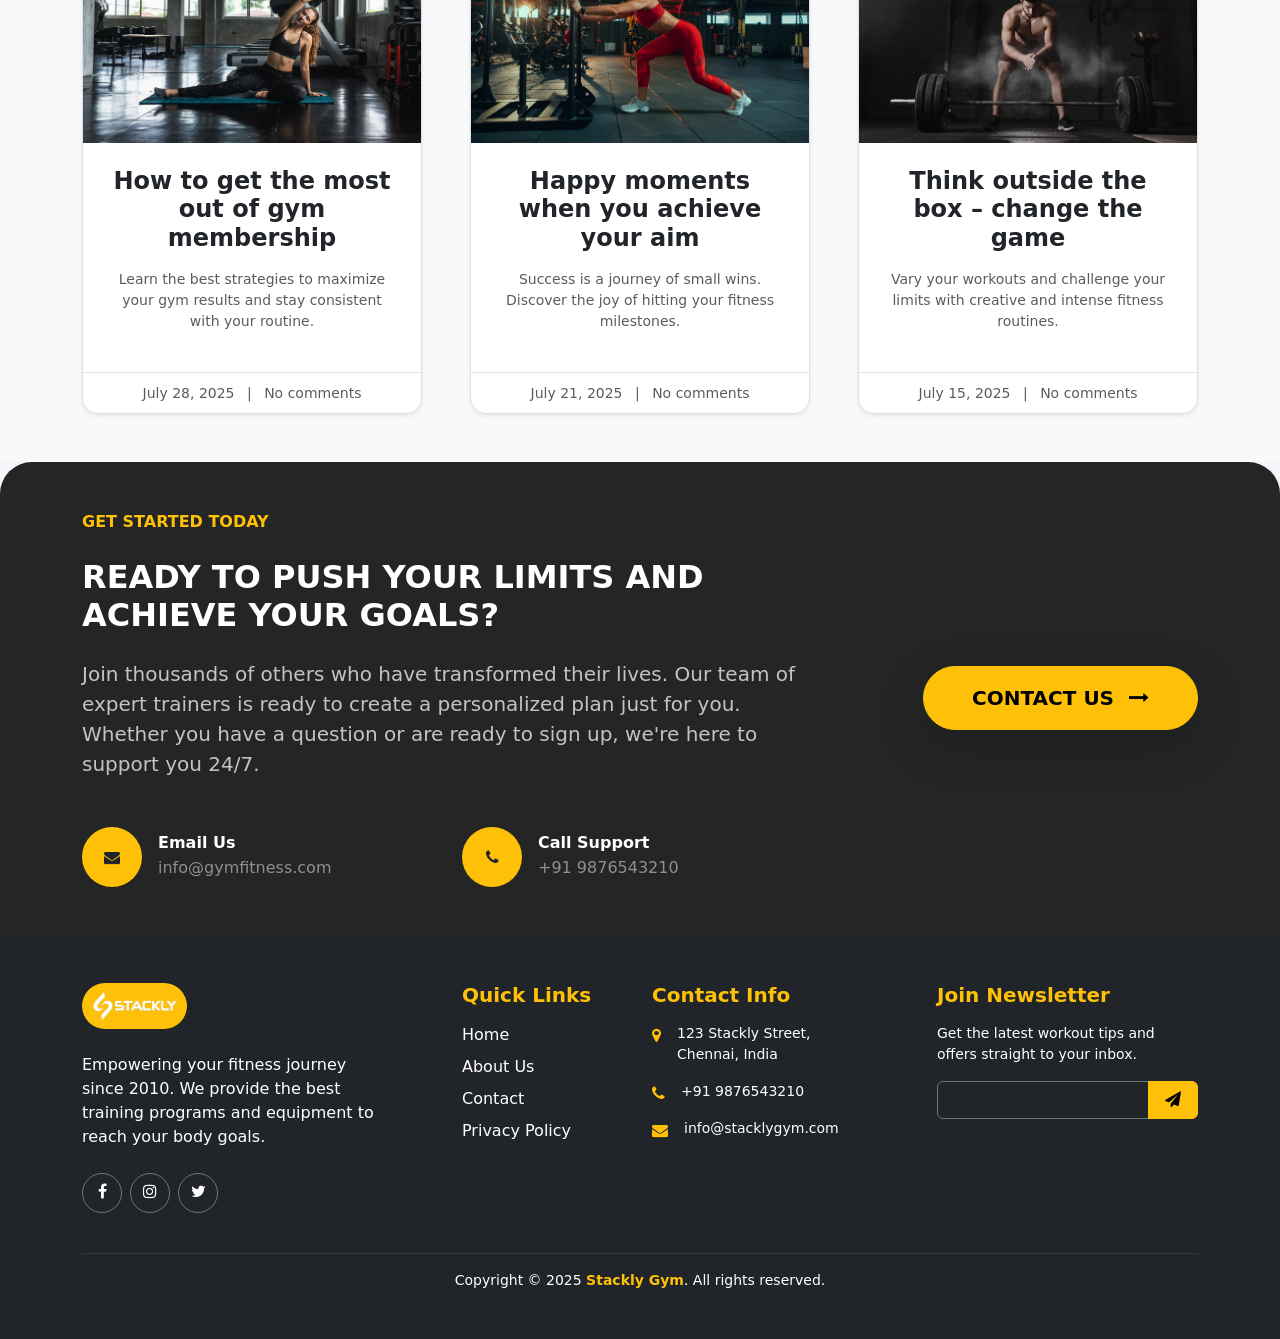
==== commit 886813ce: "button changes" ====
--- a/index.html
+++ b/index.html
@@ -62,10 +62,10 @@
                                         <div class="d-flex flex-wrap gap-3 justify-content-center justify-content-lg-start"
                                             data-aos="fade-up" data-aos-delay="800">
                                             <a href="contact.html"
-                                                class="btn btn-warning btn-lg px-5 py-3 fw-bold rounded-pill">Get
+                                                class="btn btn-warning btn-lg px-5 py-3 fw-bold rounded-pill transition-transform">Get
                                                 Started <i class="fa fa-arrow-right ms-2"></i></a>
                                             <a href="about.html"
-                                                class="btn btn-outline-light btn-lg px-5 py-3 fw-bold rounded-pill">See
+                                                class="btn btn-outline-light btn-lg px-5 py-3 fw-bold rounded-pill transition-transform">See
                                                 Programs</a>
                                         </div>
                                     </div>
@@ -119,10 +119,10 @@
                                         <div
                                             class="d-flex flex-wrap gap-3 justify-content-center justify-content-lg-start">
                                             <a href="contact.html"
-                                                class="btn btn-warning btn-lg px-5 py-3 fw-bold rounded-pill">Start
+                                                class="btn btn-warning btn-lg px-5 py-3 fw-bold rounded-pill transition-transform">Start
                                                 Training</a>
                                             <a href="about.html"
-                                                class="btn btn-outline-light btn-lg px-5 py-3 fw-bold rounded-pill">Learn
+                                                class="btn btn-outline-light btn-lg px-5 py-3 fw-bold rounded-pill transition-transform">Learn
                                                 More</a>
                                         </div>
                                     </div>
@@ -161,7 +161,7 @@
                                         <p class="mb-0 fw-bold h5">+91 9876543210</p>
                                     </li>
                                 </ul>
-                                <a href="about.html" class="btn btn-warning">Learn More</a>
+                                <a href="about.html" class="btn btn-warning transition-transform">Learn More</a>
                             </div>
                         </div>
                     </div>
@@ -349,7 +349,7 @@
                                 exclusive membership deal. Whether you are a beginner or a pro athlete, our community
                                 provides the motivation and tools you need to succeed. Don't miss out on this limited
                                 time offer!</p>
-                            <a href="contact.html" class="btn btn-primary btn-lg fw-bold px-5">Become a member</a>
+                            <a href="contact.html" class="btn btn-primary btn-lg fw-bold px-5 transition-transform">Become a member</a>
                         </div>
                     </div>
                 </div>
@@ -521,7 +521,7 @@
                                 ourselves on building a community that supports your every step.</p>
                             <p class="mb-4 text-light opacity-75">From weight loss success stories to professional
                                 athletes reaching new heights, our results speak for themselves.</p>
-                            <a href="404.html" class="btn btn-warning">Learn More</a>
+                            <a href="404.html" class="btn btn-warning transition-transform">Learn More</a>
                         </div>
                     </div>
                     <div class="col-lg-7" data-aos="fade-left">
@@ -788,7 +788,7 @@
                                     </li>
                                 </ul>
                             </div>
-                            <a href="about.html" class="btn btn-primary btn-lg">Learn More</a>
+                            <a href="about.html" class="btn btn-warning transition-transform">Learn More</a>
                         </div>
                     </div>
                 </div>
@@ -916,7 +916,7 @@
                 </div>
                 <div class="col-lg-4 text-center text-lg-end" data-aos="zoom-in">
                     <a href="contact.html"
-                        class="btn btn-primary btn-lg fw-bold rounded-pill px-5 py-3 shadow-lg transition-transform">
+                        class="btn btn-warning btn-lg fw-bold rounded-pill px-5 py-3 shadow-lg transition-transform">
                         CONTACT US <i class="fa fa-long-arrow-right ms-2"></i>
                     </a>
                 </div>
--- a/css/style.css
+++ b/css/style.css
@@ -541,9 +541,9 @@
 }
 
 /* Mobile Header Improvements */
-@media (max-width: 991.98px) {
+/* @media (max-width: 991.98px) {
     .navbar-collapse {
-        background: rgba(22, 22, 22, 0.98); /* Deep dark background for mobile menu */
+        background: rgba(22, 22, 22, 0.98); 
         margin-top: 15px;
         padding: 25px;
         border-radius: 20px;
@@ -559,9 +559,9 @@
     }
 
     .navbar-nav .nav-link::after {
-        display: none; /* Clean look for mobile */
-    }
-}
+        display: none; 
+    }
+} */
 
 /* Modern Footer Transitions */
 .footer-link {
@@ -663,7 +663,7 @@
     color:#ffc107 !important;
 }
 
-@media(max-width:991px){
+/* @media(max-width:991px){
 
     .navbar-collapse{
         background:#111;
@@ -676,6 +676,66 @@
         margin-bottom:15px;
     }
 
+} */
+
+@media (max-width: 991px) {
+
+    .navbar-collapse{
+        position: fixed;
+        top: 0;
+        left: -100%;
+        width: 100%;
+        height: 100vh;
+        background: rgba(0, 0, 0, 0.98);
+        z-index: 9999;
+        display: flex !important;
+        flex-direction: column;
+        justify-content: center;
+        padding: 50px;
+        transition: left 0.5s cubic-bezier(0.77, 0, 0.175, 1);
+        visibility: hidden;
+        backdrop-filter: blur(10px);
+    }
+
+    .navbar-collapse.show {
+        left: 0;
+        visibility: visible;
+    }
+
+    .navbar-nav{
+        width: 100%;
+        text-align: left;
+    }
+
+    .navbar-nav .nav-item{
+        margin: 15px 0;
+        transform: translateX(-20px);
+        opacity: 0;
+        transition: 0.4s ease;
+        transition-delay: 0.2s;
+    }
+
+    .navbar-collapse.show .nav-item {
+        transform: translateX(0);
+        opacity: 1;
+    }
+
+    .navbar-nav .nav-link{
+        font-size: 28px;
+        font-weight: 600;
+        padding: 0 !important;
+        display: inline-block;
+    }
+
+    .navbar-collapse .btn{
+        width: fit-content;
+        padding: 12px 35px !important;
+    }
+
+    .navbar-toggler{
+        position: relative;
+        z-index: 10000;
+    }
 }
 
 /* Blog Section Hover Effects - Modern Trend */
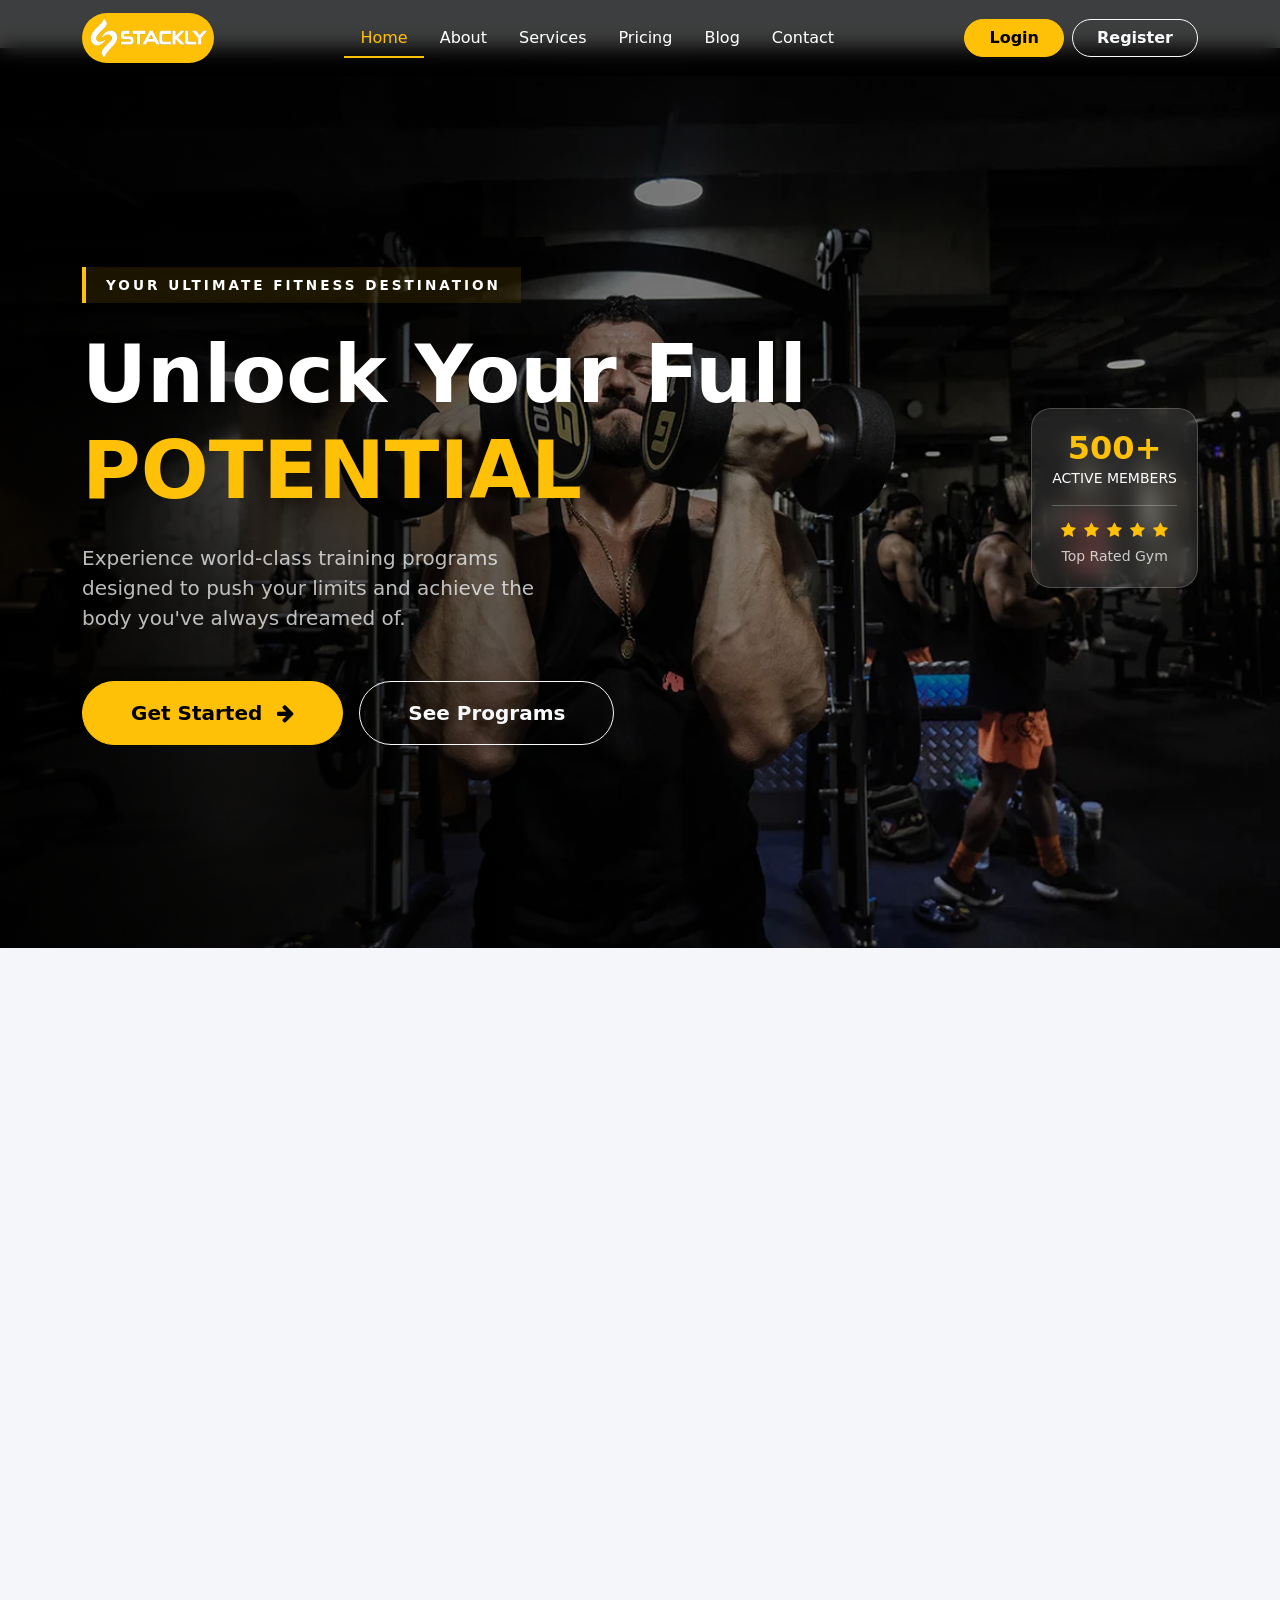
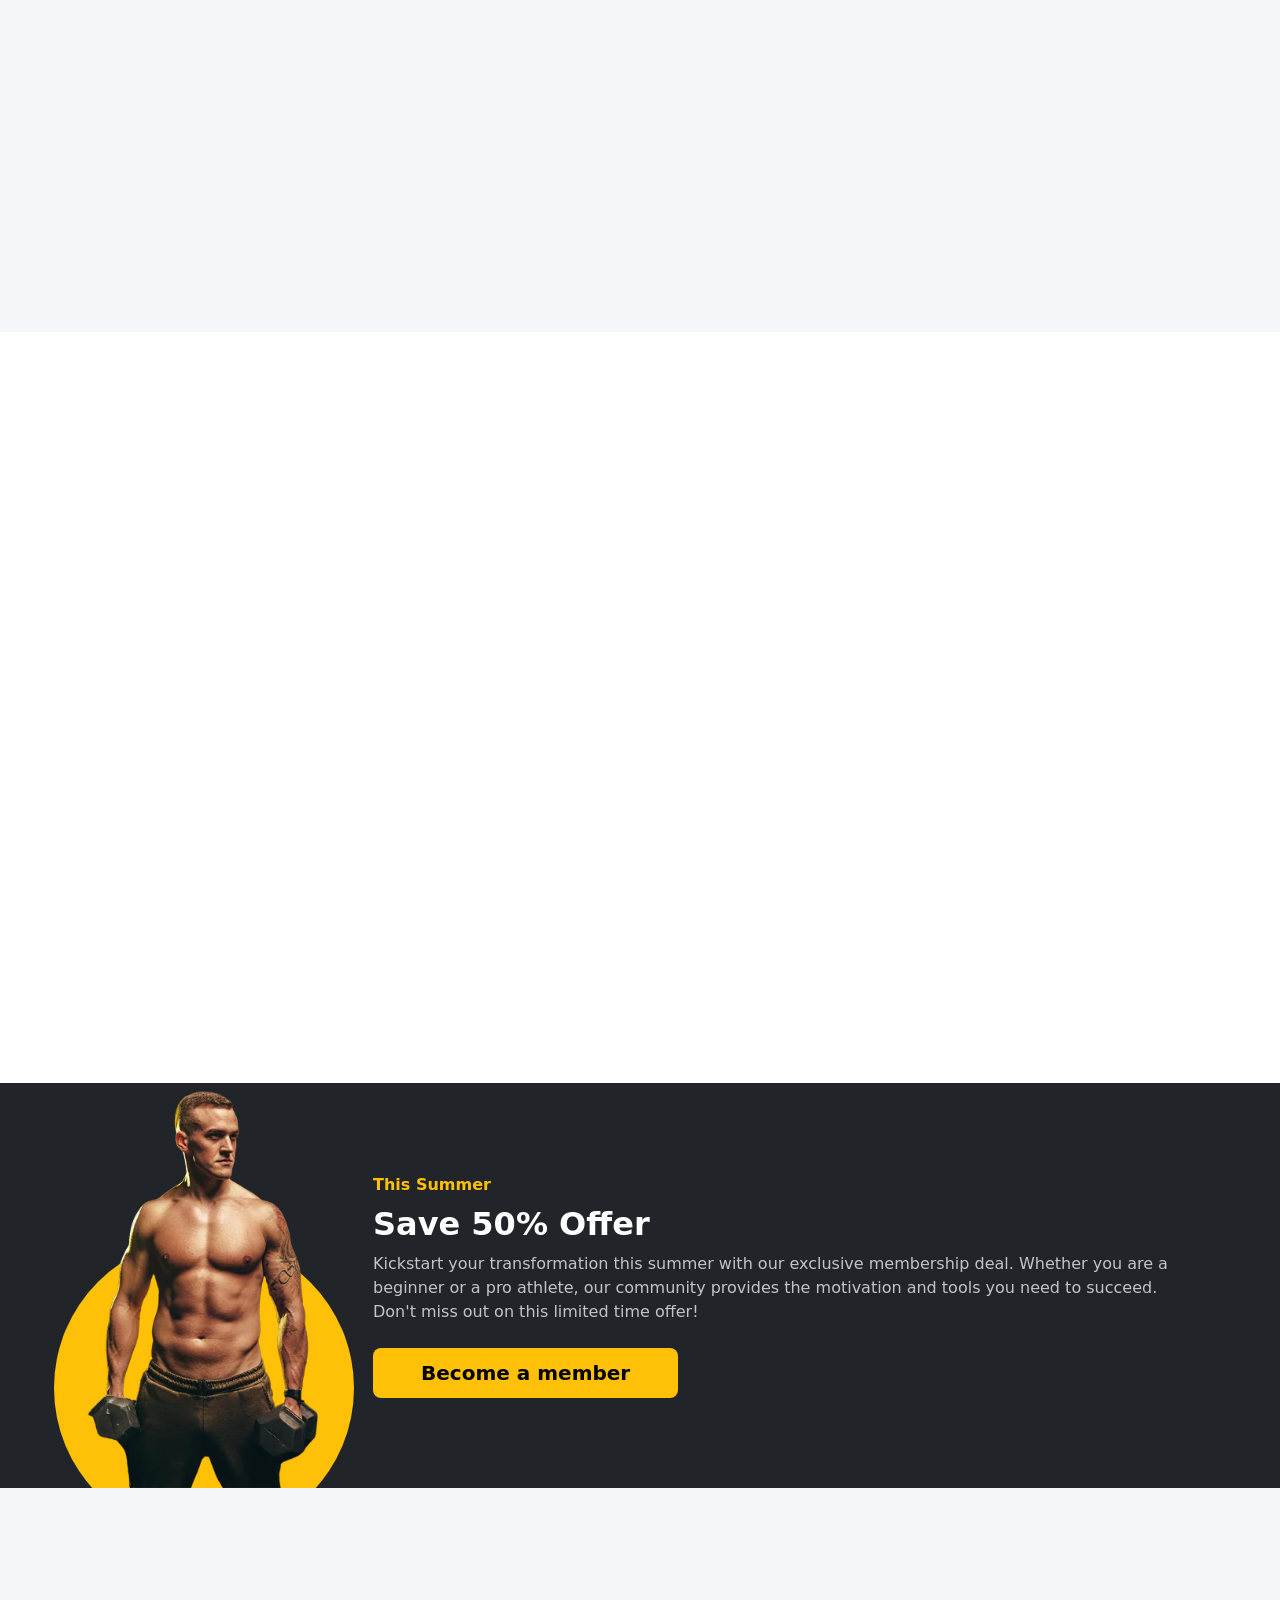
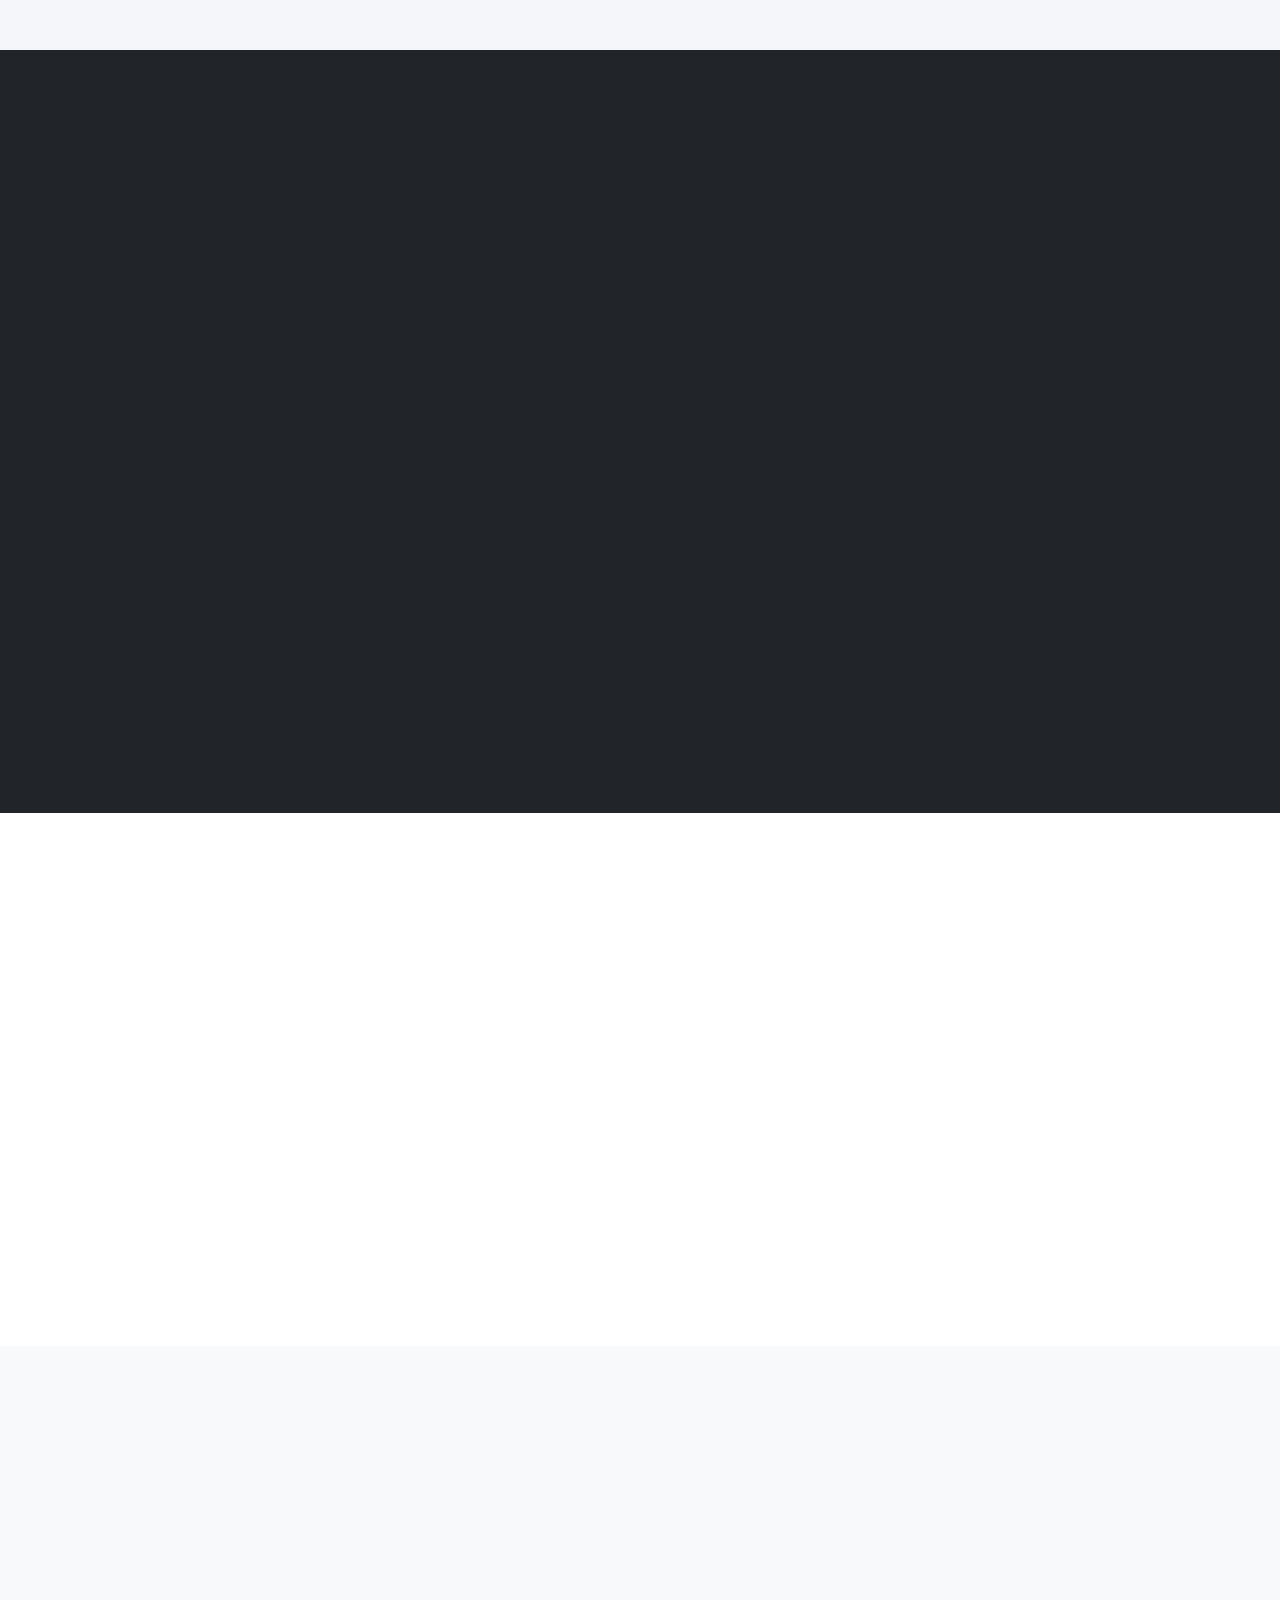
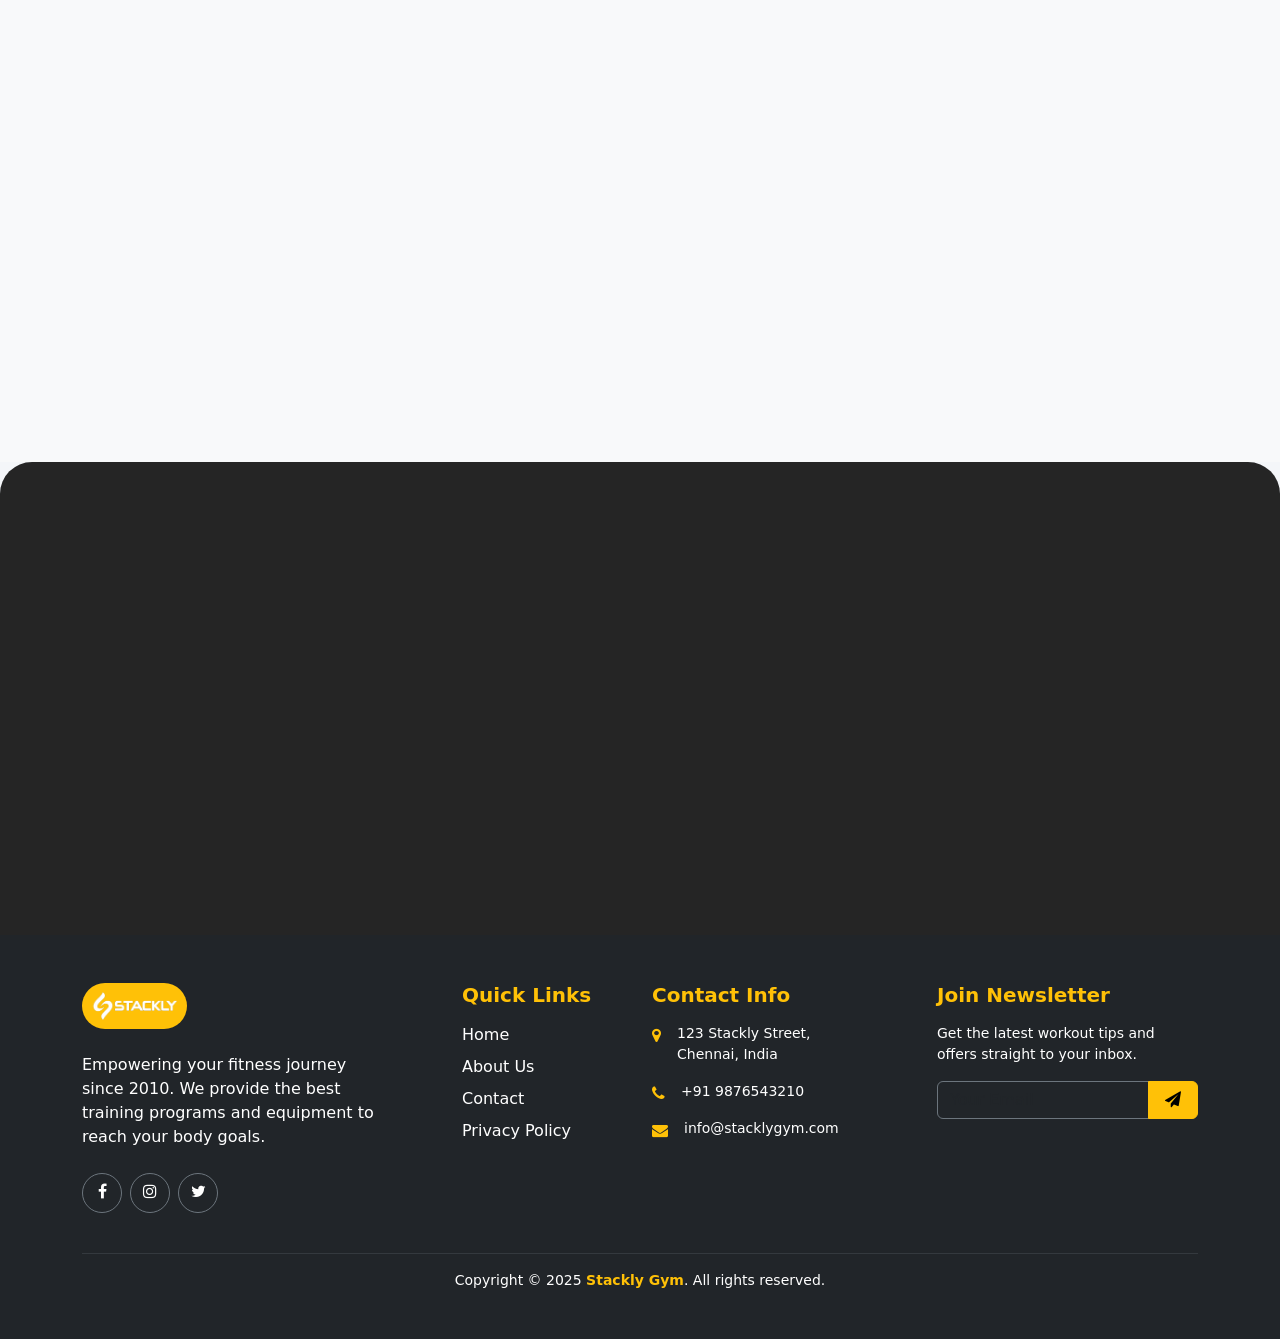
==== commit 059f00b4: "dashboard changes" ====
--- a/index.html
+++ b/index.html
@@ -15,7 +15,7 @@
     <link href="https://unpkg.com/aos@2.3.1/dist/aos.css" rel="stylesheet">
 </head>
 
-<body>
+<body class="overflow-x-hidden">
 
     <!-- Modern Preloader -->
     <div id="preloader">
--- a/css/style.css
+++ b/css/style.css
@@ -23,11 +23,14 @@
 
 .sidebar {
     width: 260px;
-    min-height: calc(100vh - 81px);
+    height: calc(100vh - 81px);
+    position: sticky;
+    top: 81px;
     background: #fff;
     border-right: 1px solid rgba(0,0,0,0.05);
     transition: all 0.3s ease-in-out;
     z-index: 1040;
+    overflow-y: auto;
 }
 
 .sidebar a {
@@ -39,7 +42,7 @@
     transition: 0.3s;
 }
 
-.sidebar a:hover {
+.sidebar a:hover, .sidebar a.active {
     background: rgba(255, 193, 7, 0.1);
     color: #ffc107;
     border-right: 4px solid #ffc107;
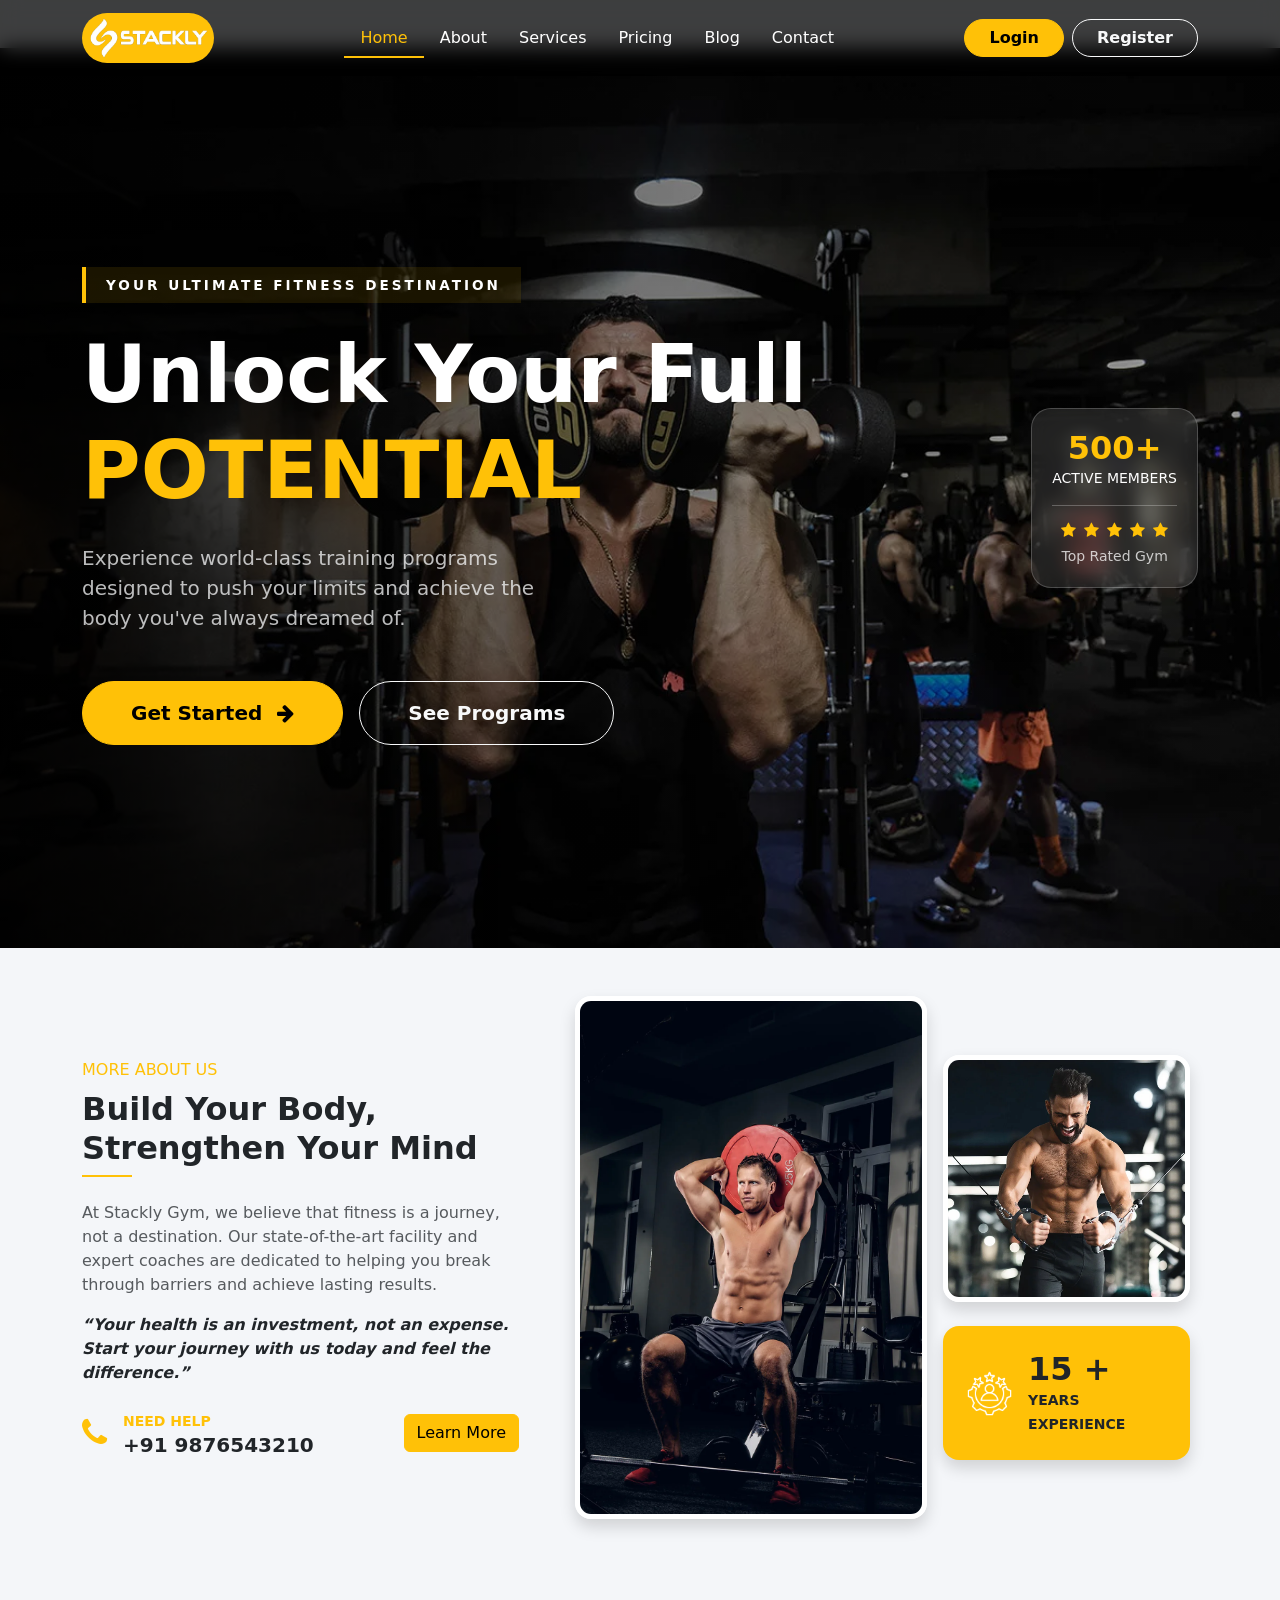
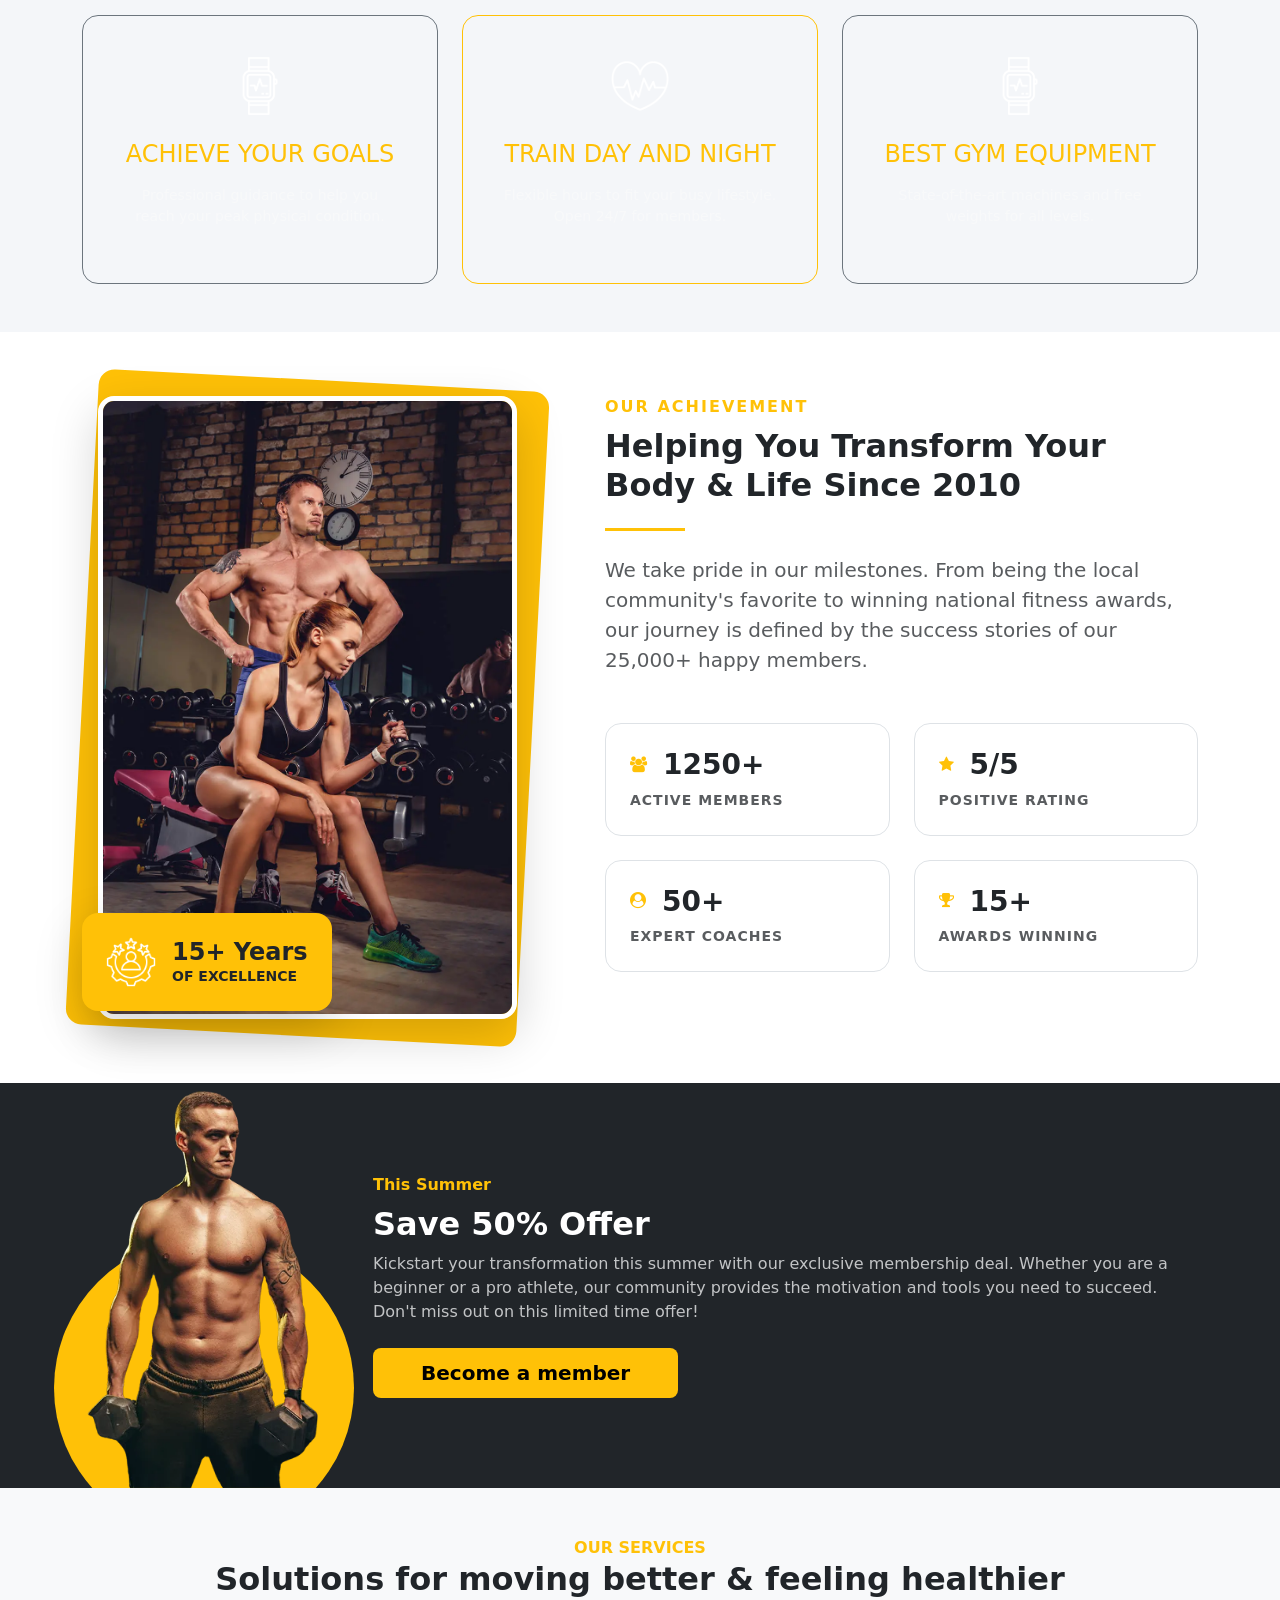
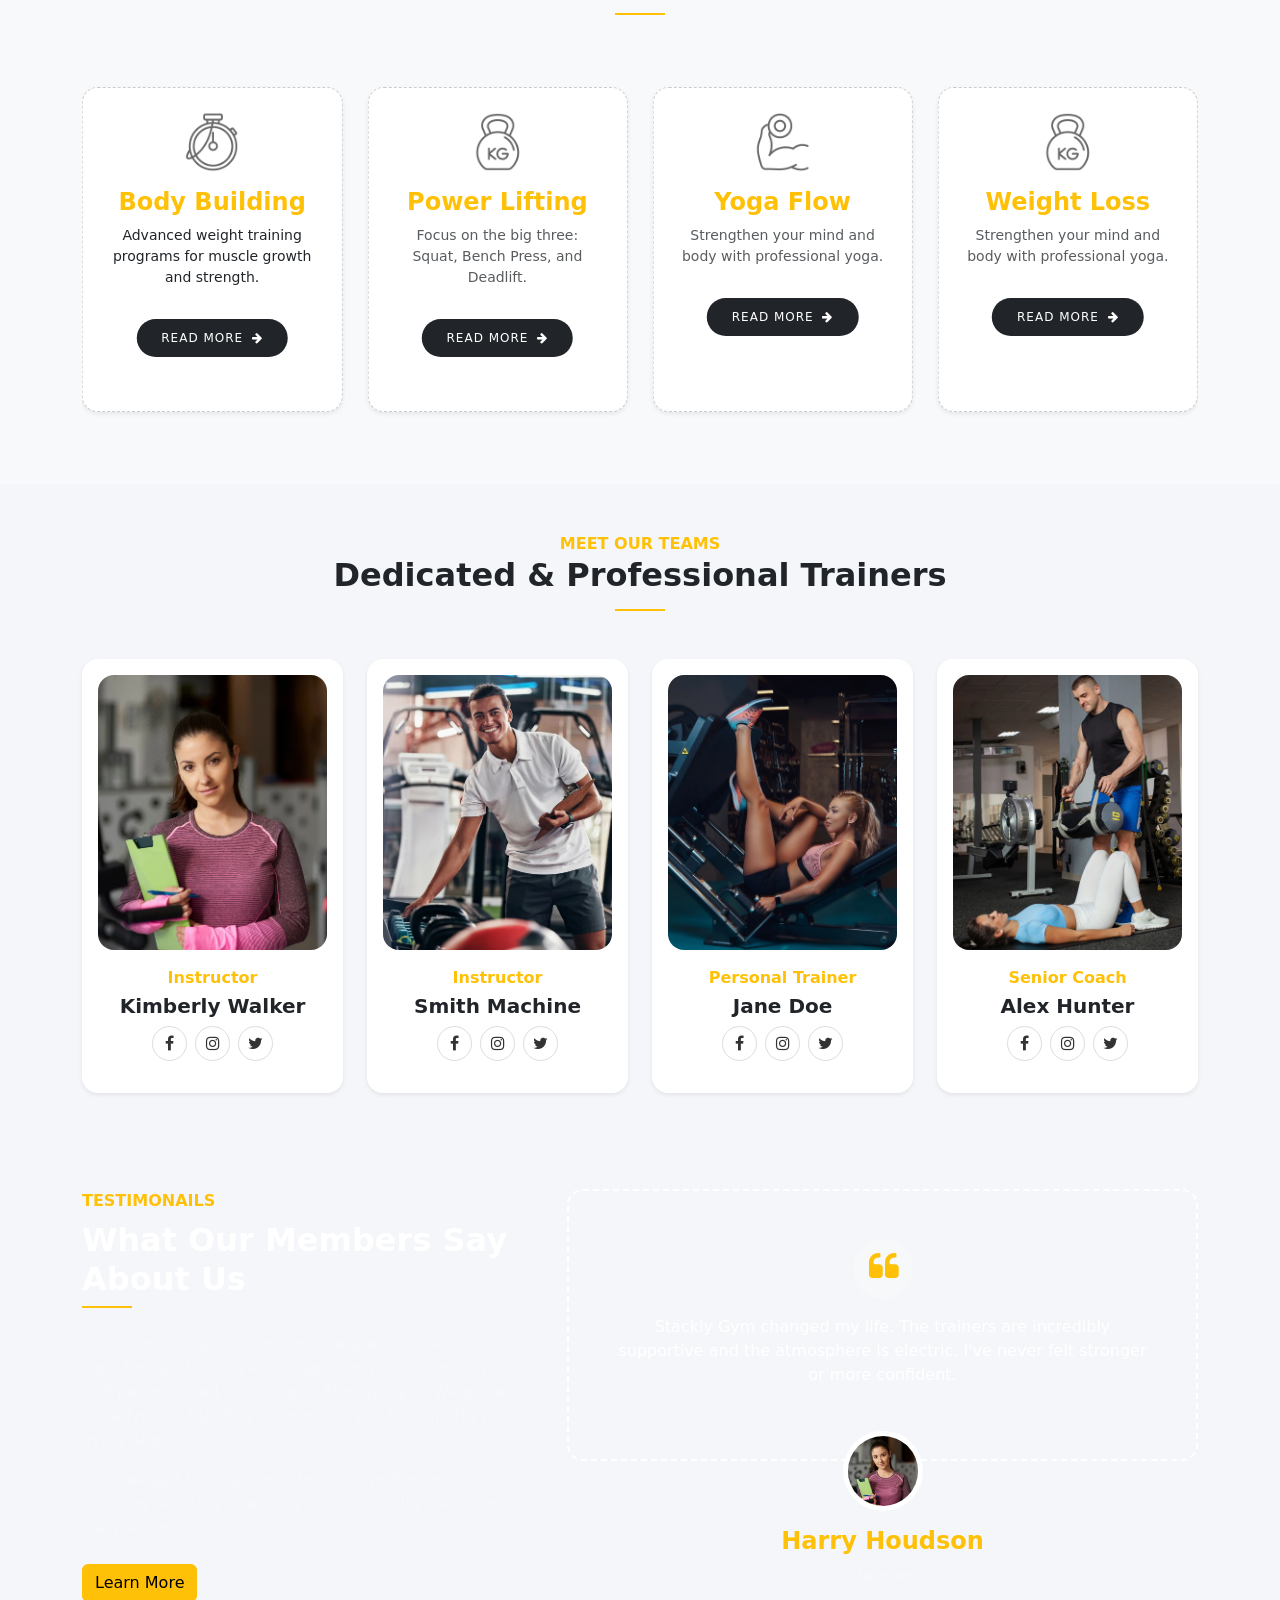
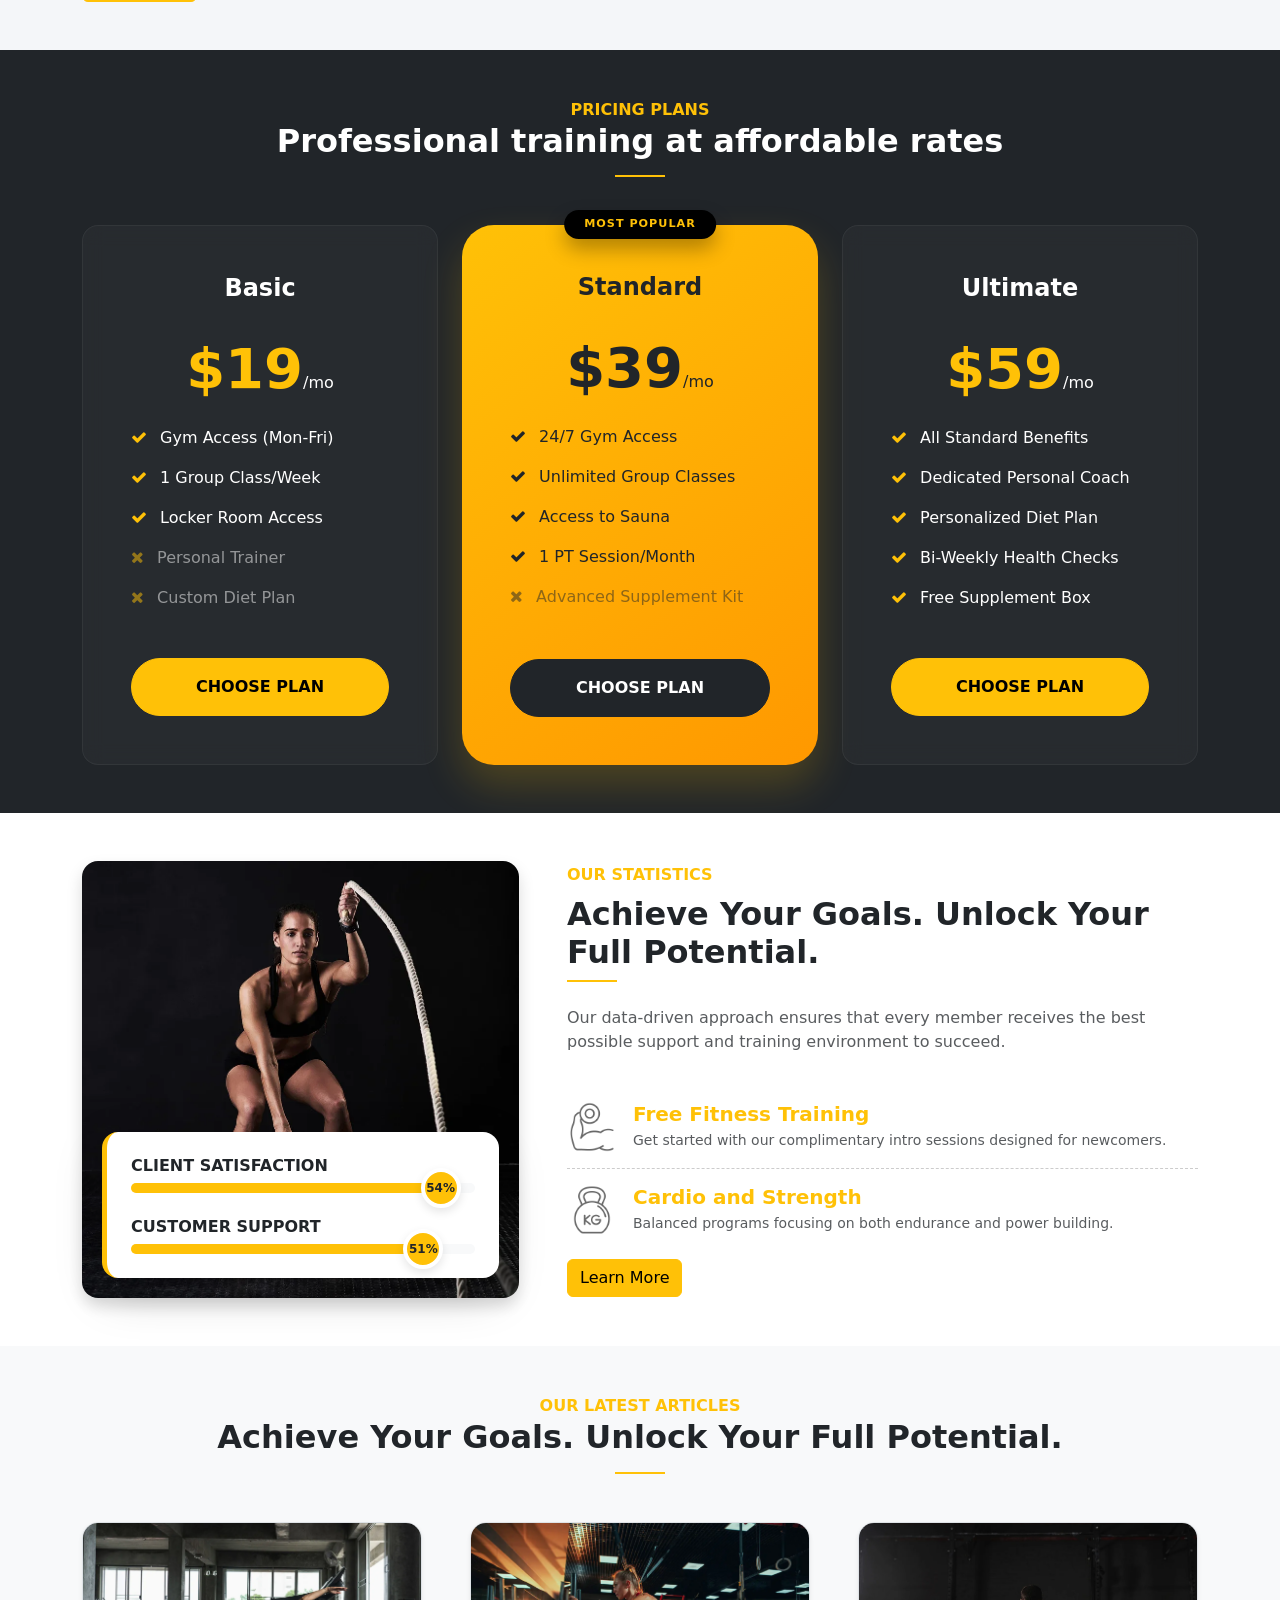
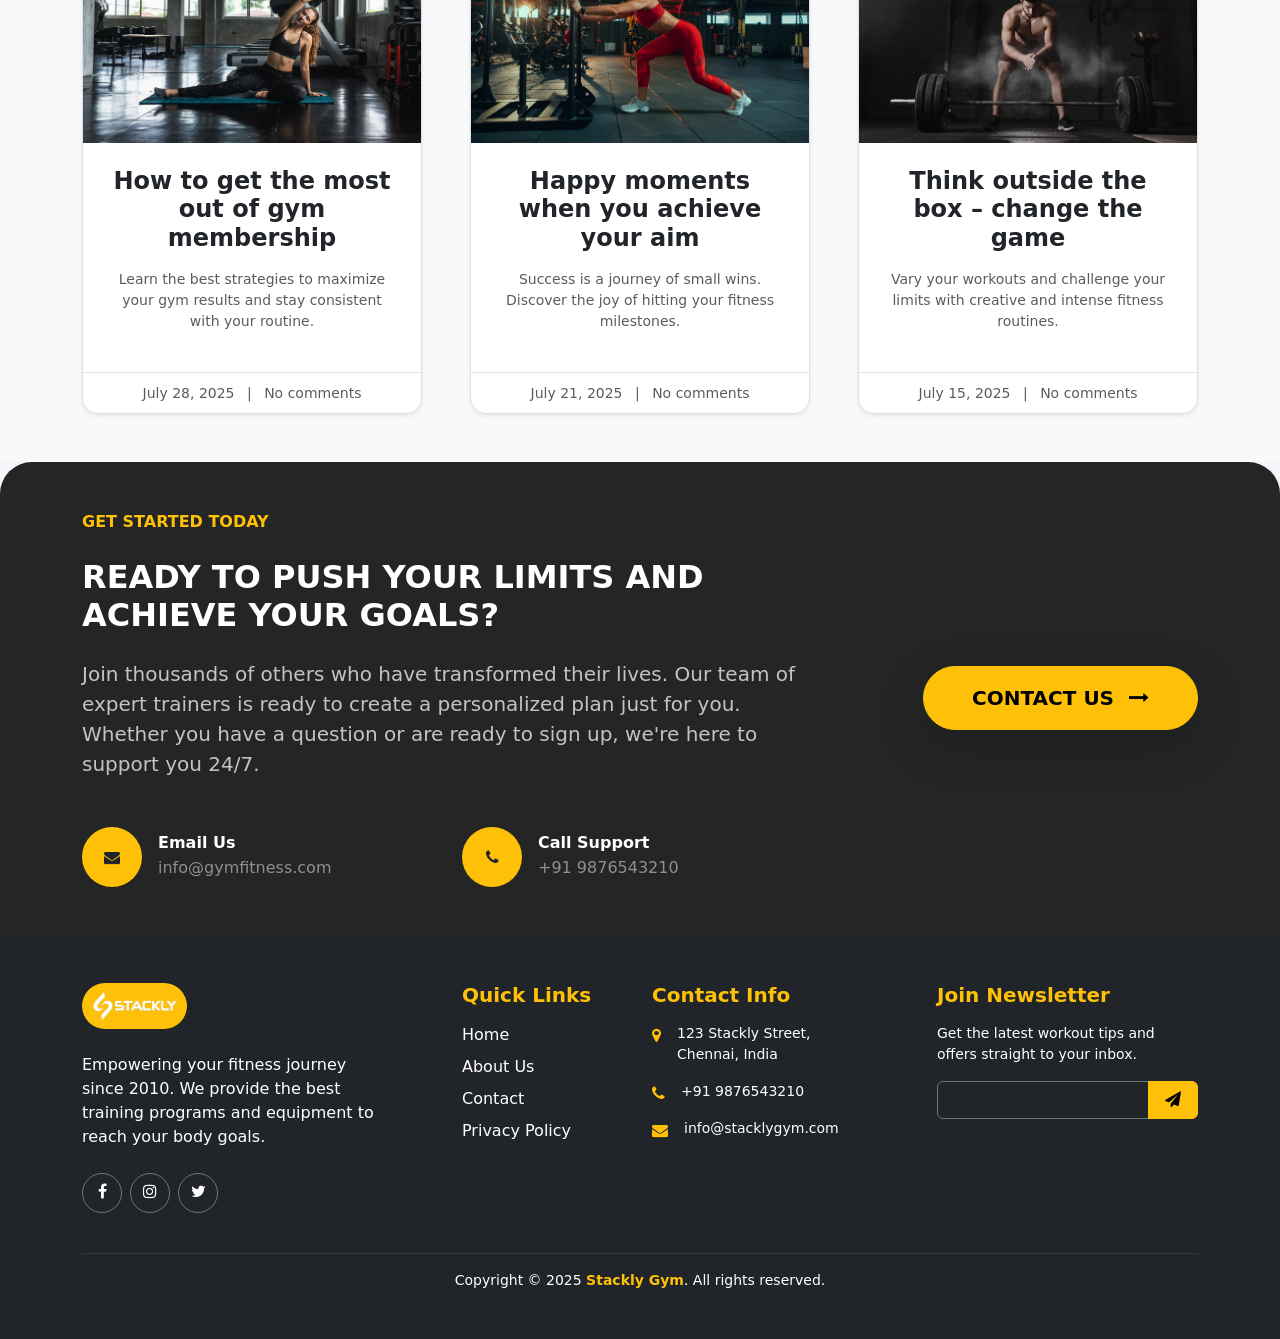
==== commit 8f0d1480: "new images added changes" ====
--- a/index.html
+++ b/index.html
@@ -177,7 +177,7 @@
                                 <div class="col-md-5">
                                     <div class=" mt-4 mt-md-0">
                                         <div class="mb-4 px-2">
-                                            <img src="assets/images/sport.webp" alt="Fitness"
+                                            <img src="assets/images/achivement.webp" alt="Fitness"
                                                 class="img-fluid rounded-4 shadow border border-5 border-white">
                                         </div>
                                         <div class="about-experience p-4 bg-primary rounded-4 text-dark shadow mx-2">
@@ -248,7 +248,7 @@
                         <div class="position-absolute top-0 start-0 w-100 h-100 bg-primary rounded-4 rotate-3 opacity-10"
                             style="z-index: -1;"></div>
                         <!-- Main Image -->
-                        <img src="assets/images/man.webp"
+                        <img src="assets/images/about.webp"
                             class="img-fluid rounded-4 shadow-lg border border-5 border-white" alt="Our Achievement">
 
                         <!-- Floating Experience Badge -->
@@ -717,7 +717,7 @@
                     <div class="col-lg-5 order-2 order-lg-1" data-aos="fade-right">
                         <div class="stats-left position-relative">
                             <div class="stats-image">
-                                <img src="assets/images/sport.webp" alt="Statistics"
+                                <img src="assets/images/about1.webp" alt="Statistics"
                                     class="img-fluid rounded-4 shadow w-100">
                             </div>
                             <div class="stat-bar-container">
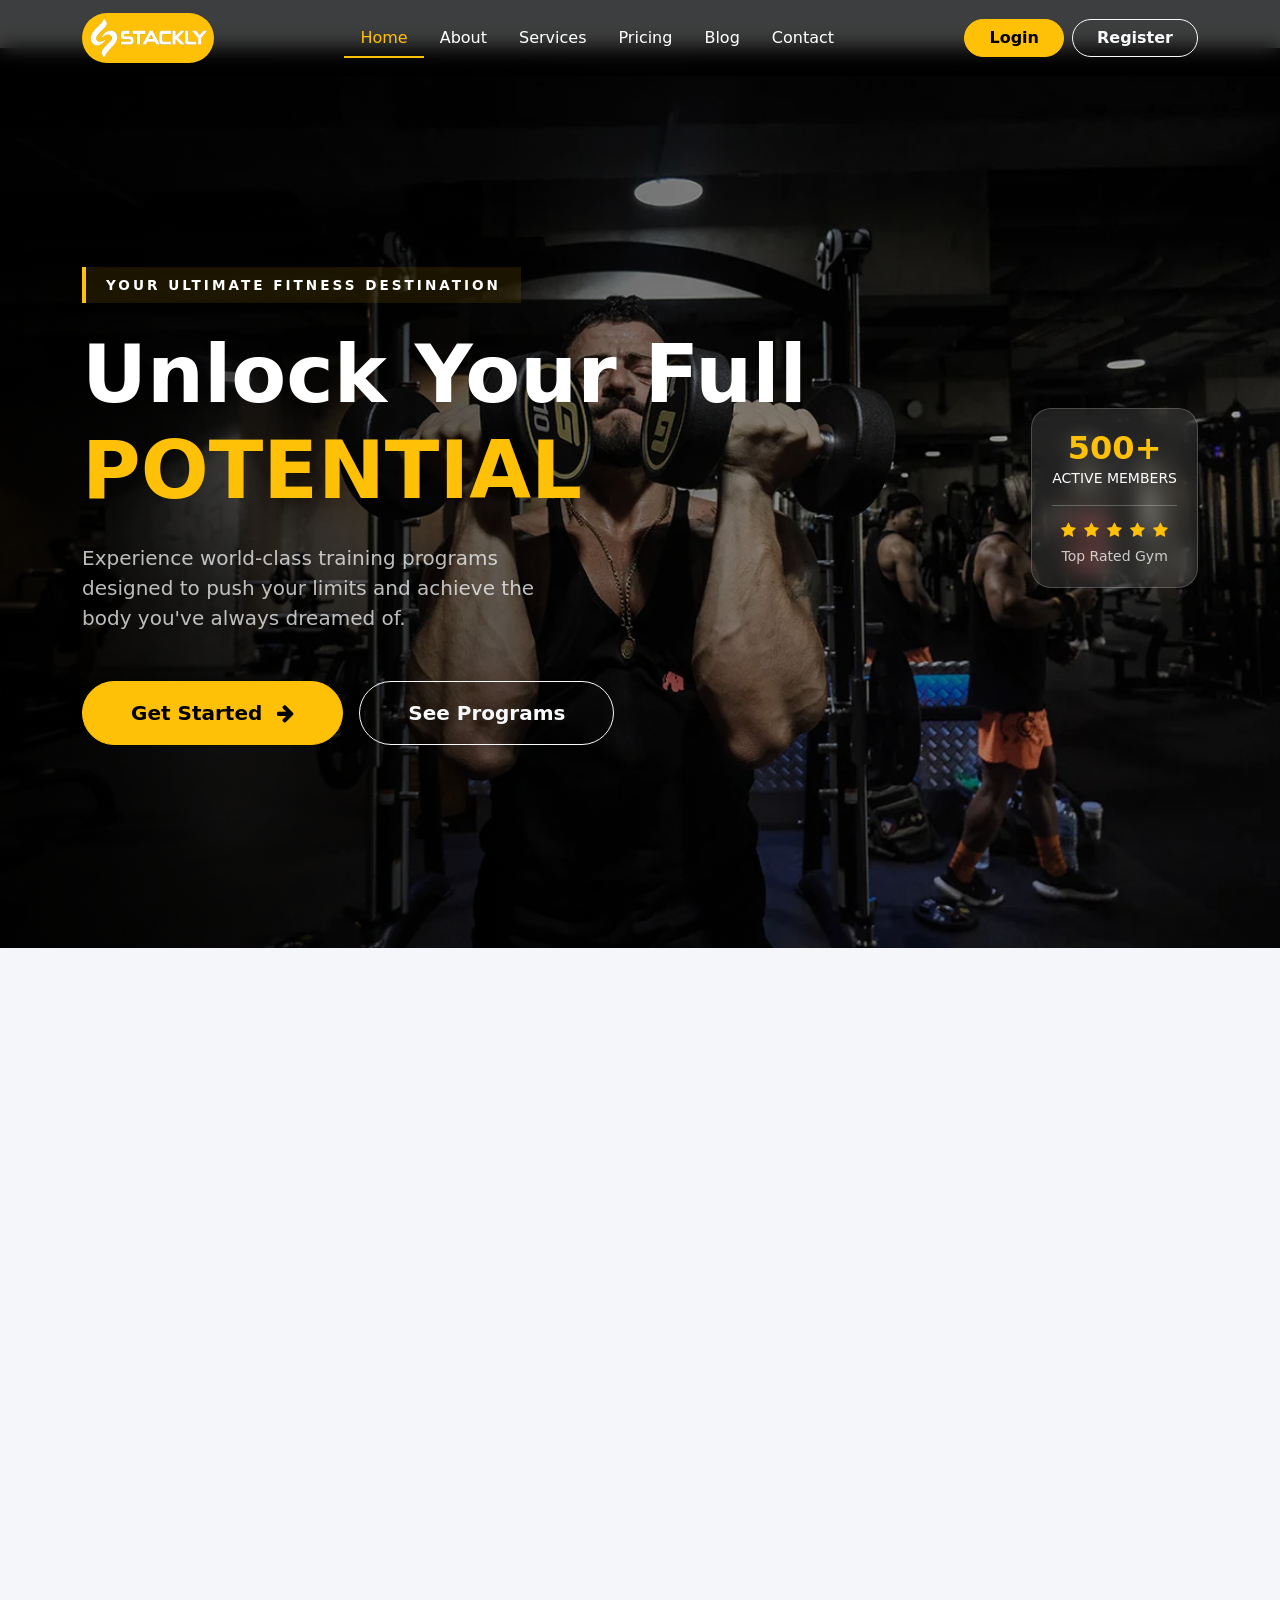
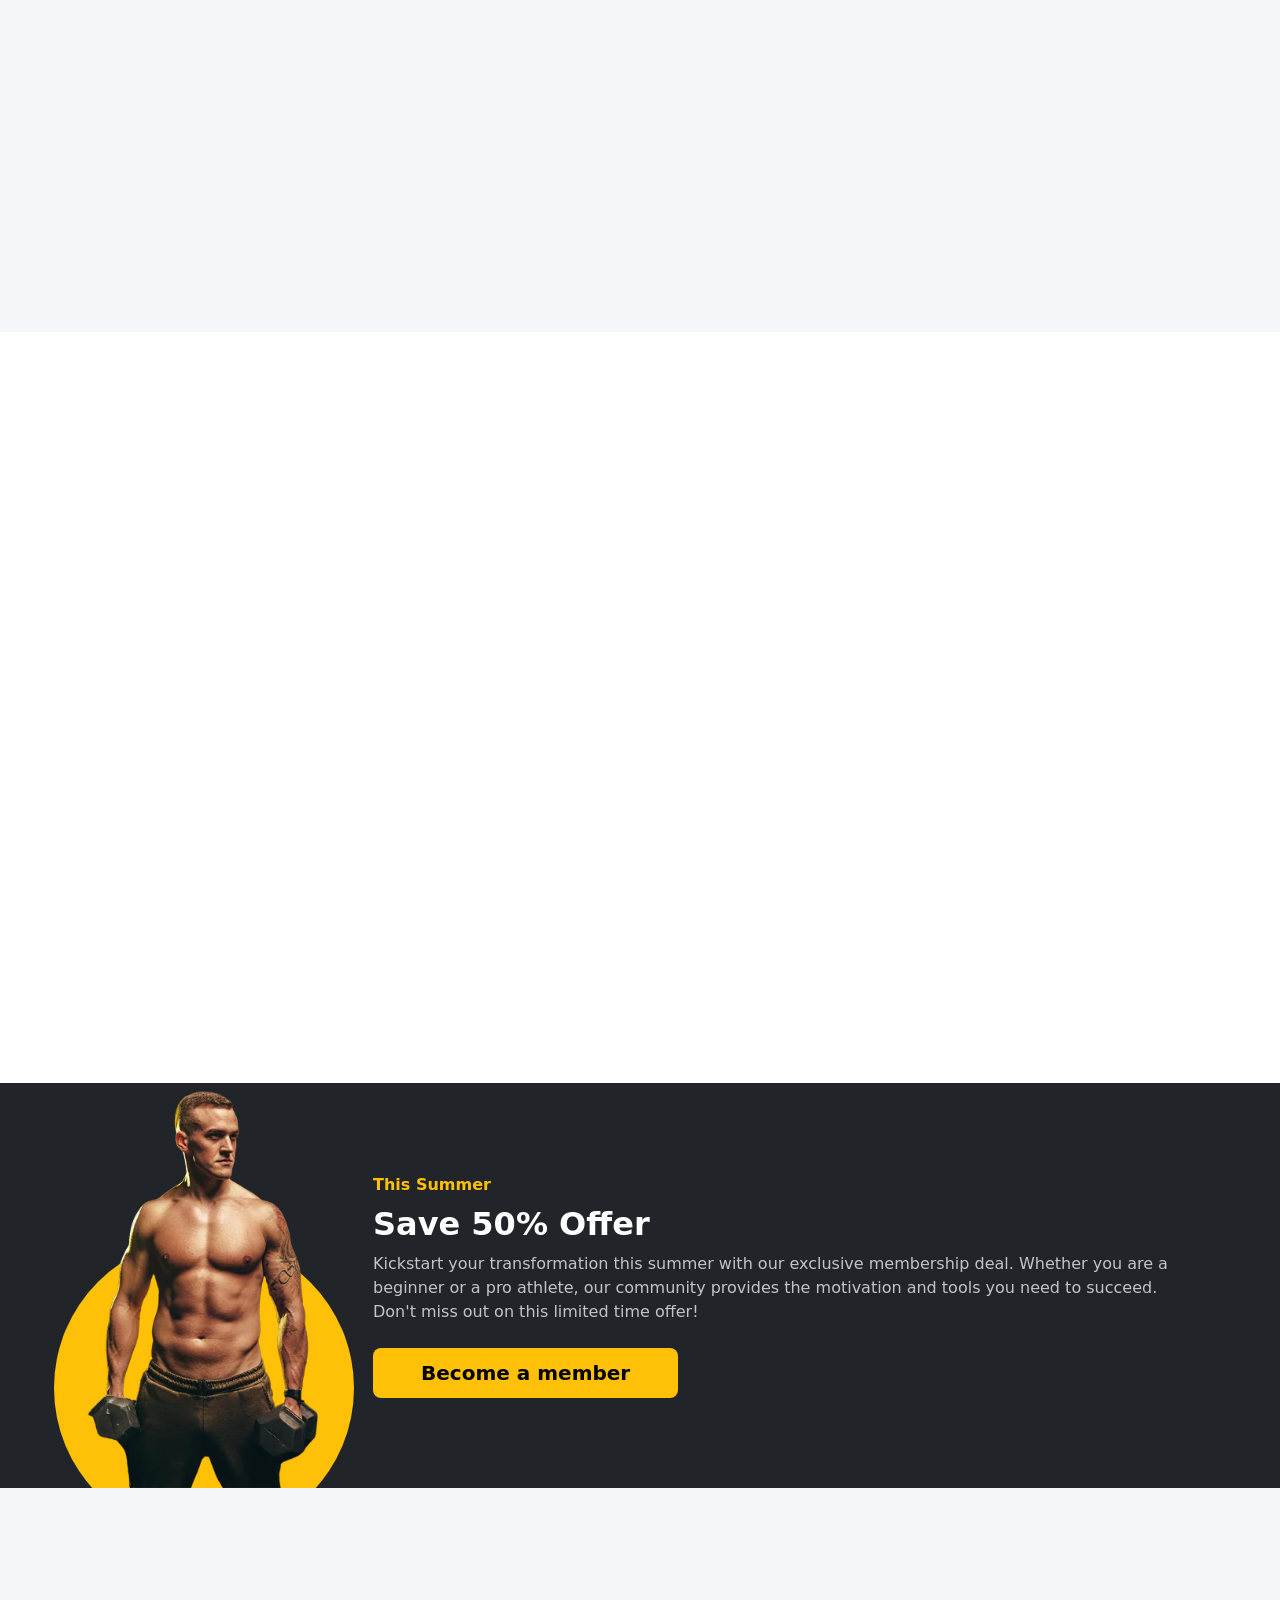
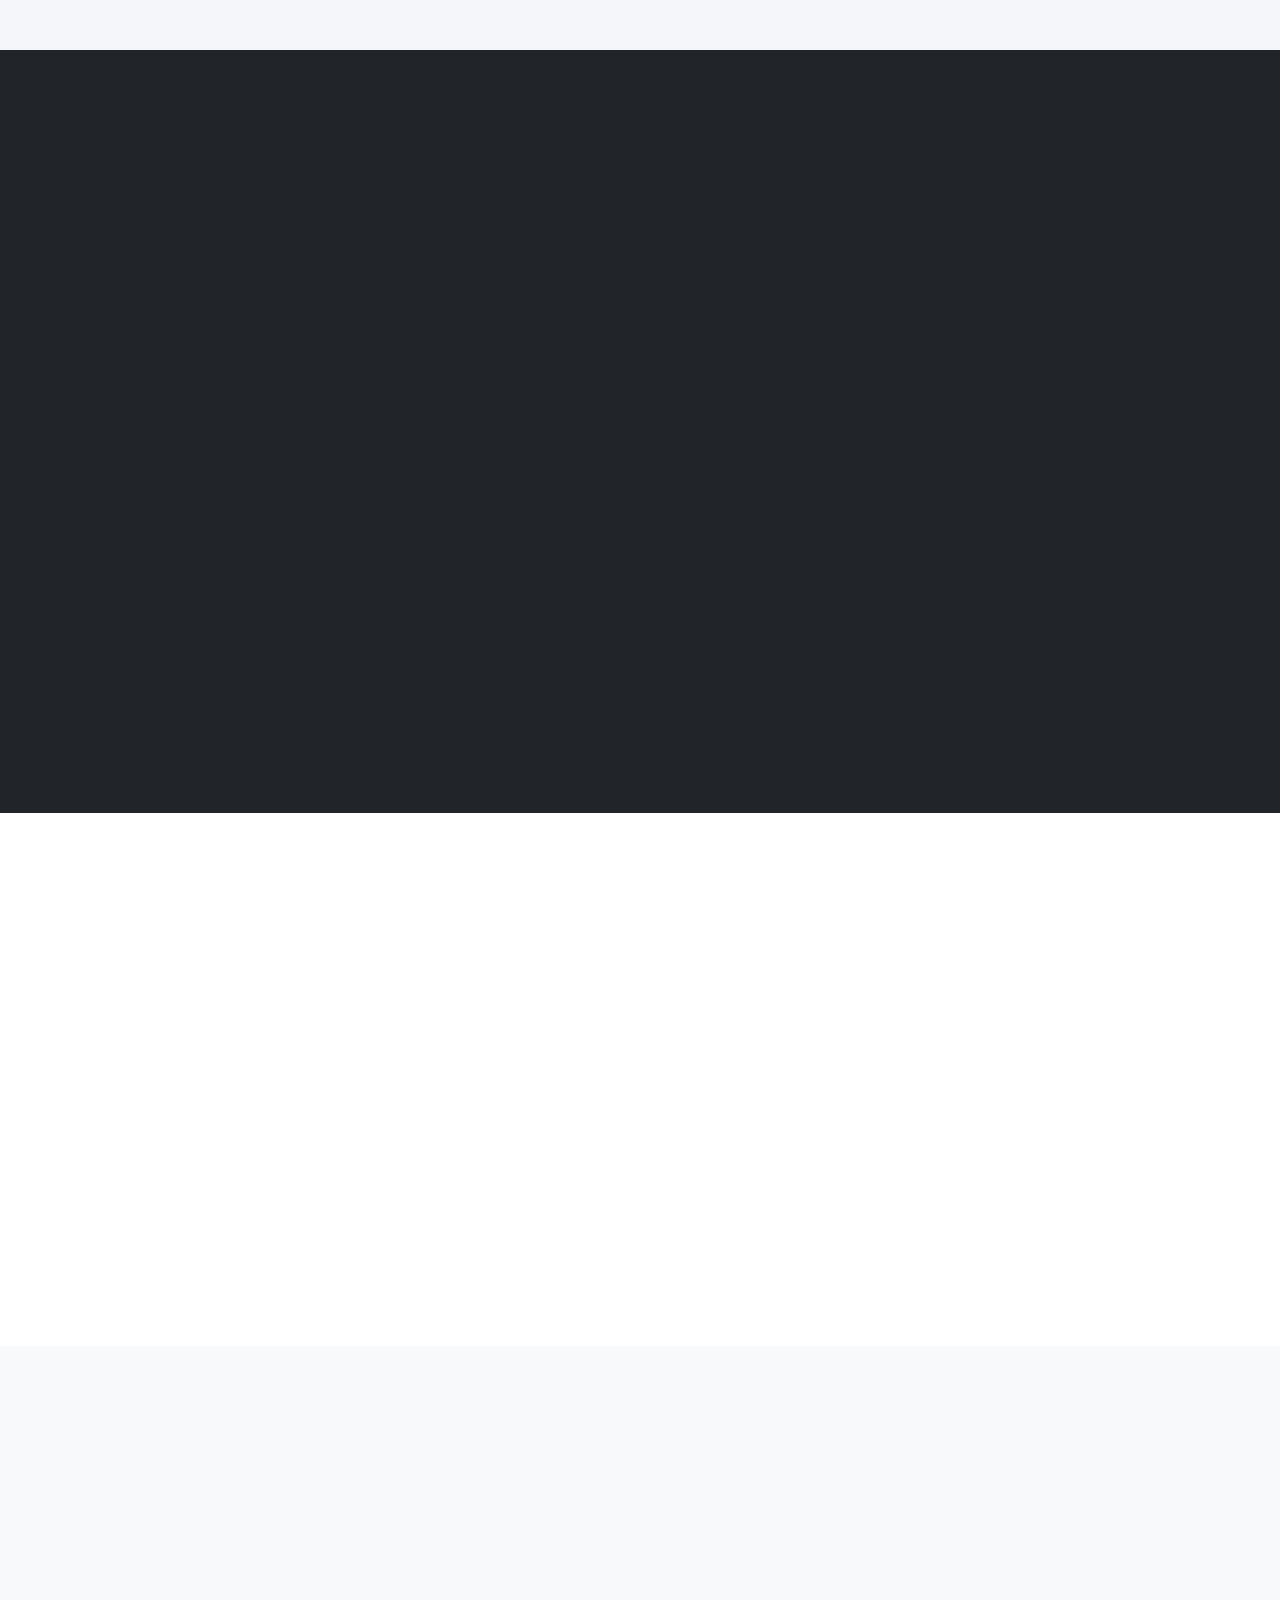
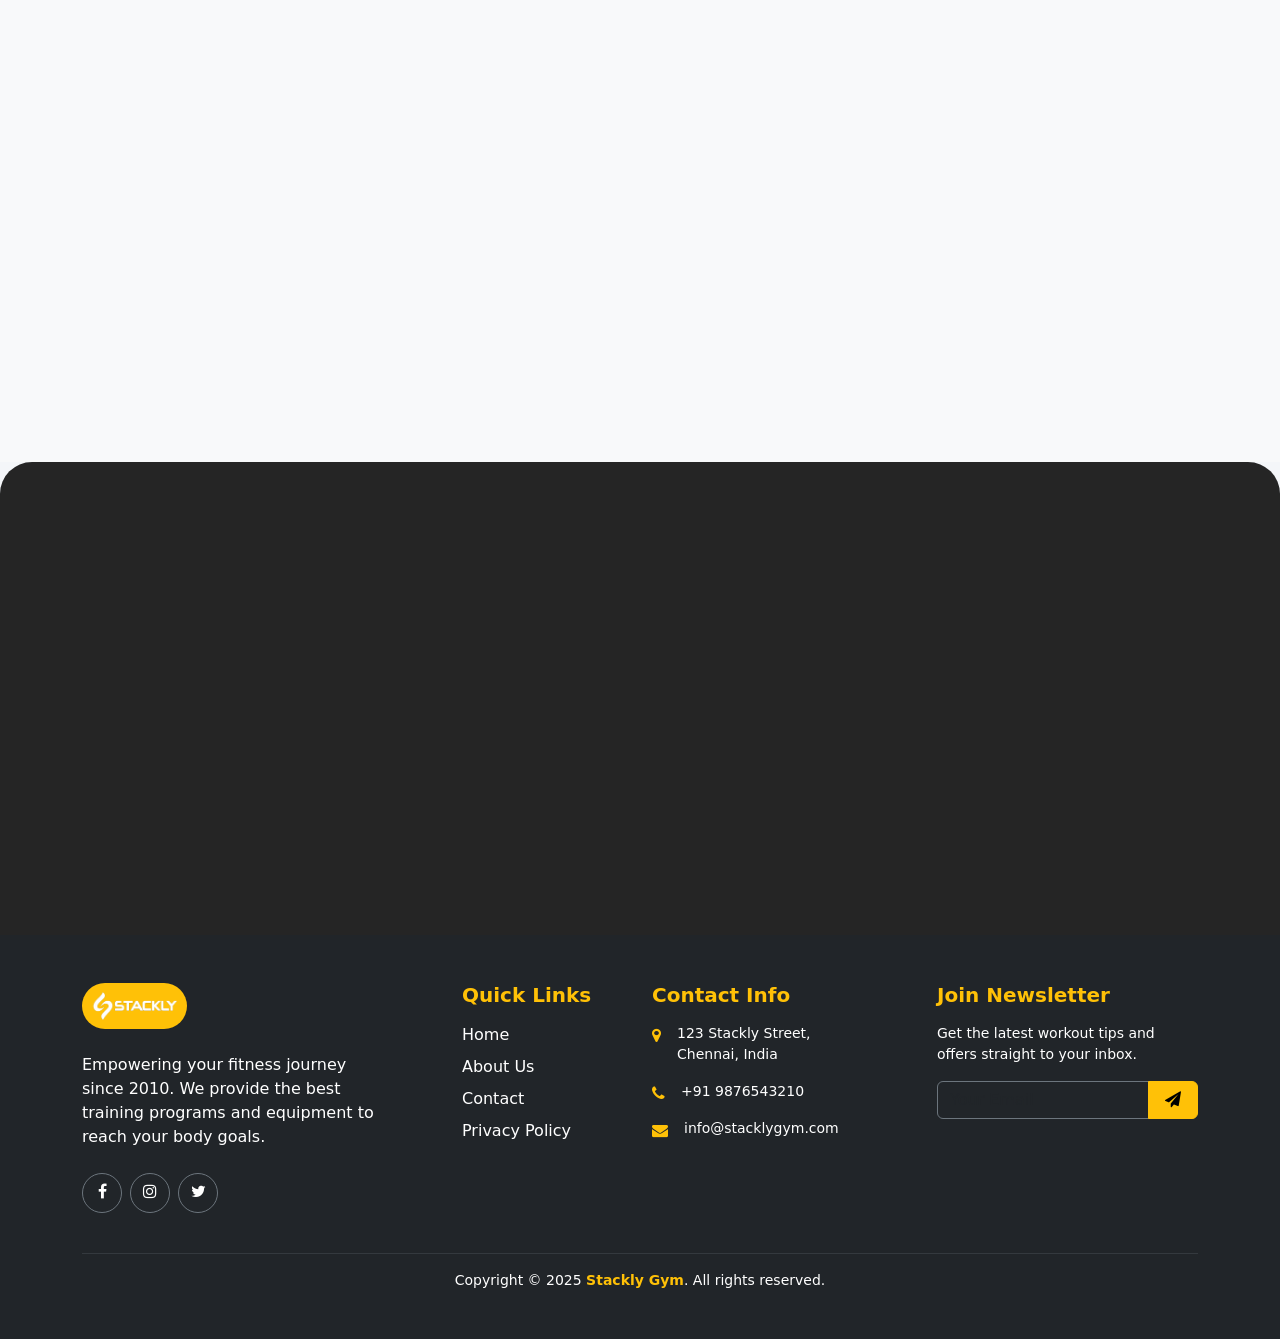
==== commit 29730dbf: "new changes" ====
--- a/index.html
+++ b/index.html
@@ -429,6 +429,7 @@
             </div>
         </div>
     </section>
+    <!-- Services Section Ends -->
 
     <!-- Teams Section Starts -->
     <section class="team py-5">
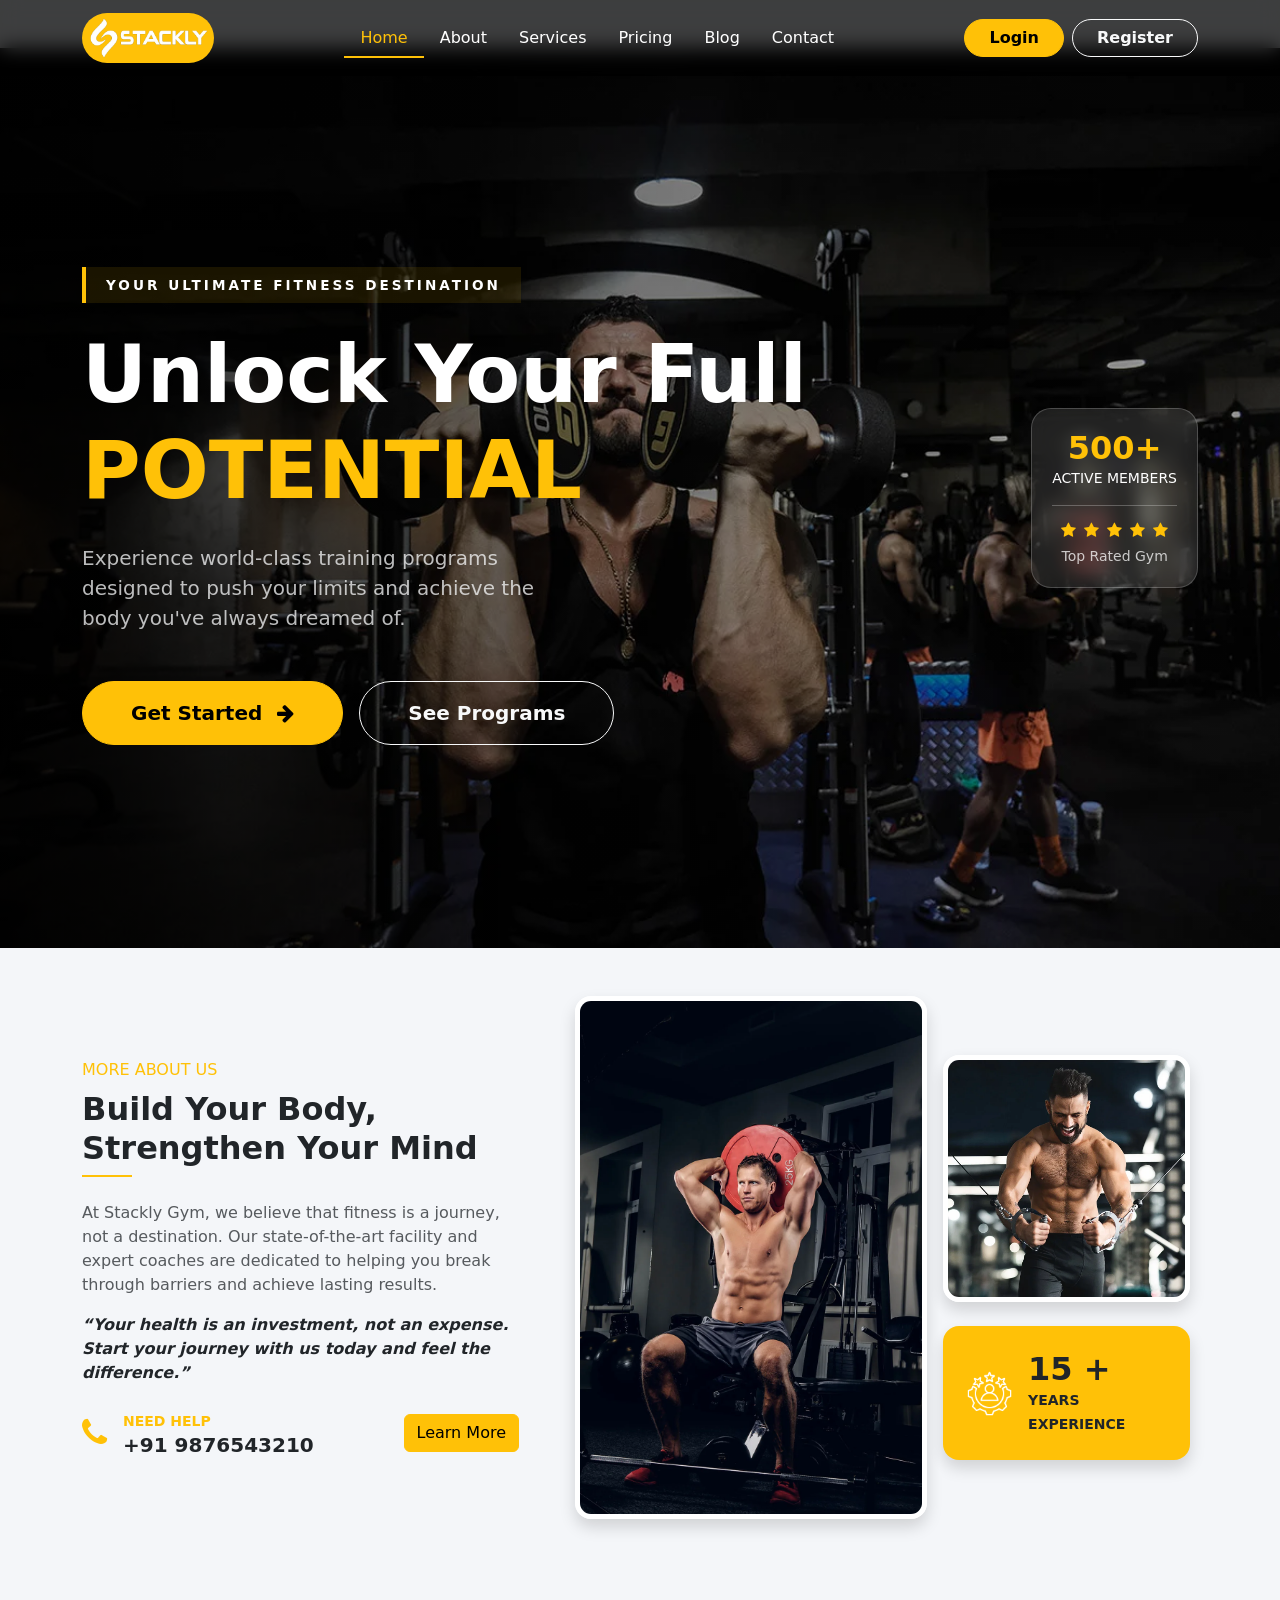
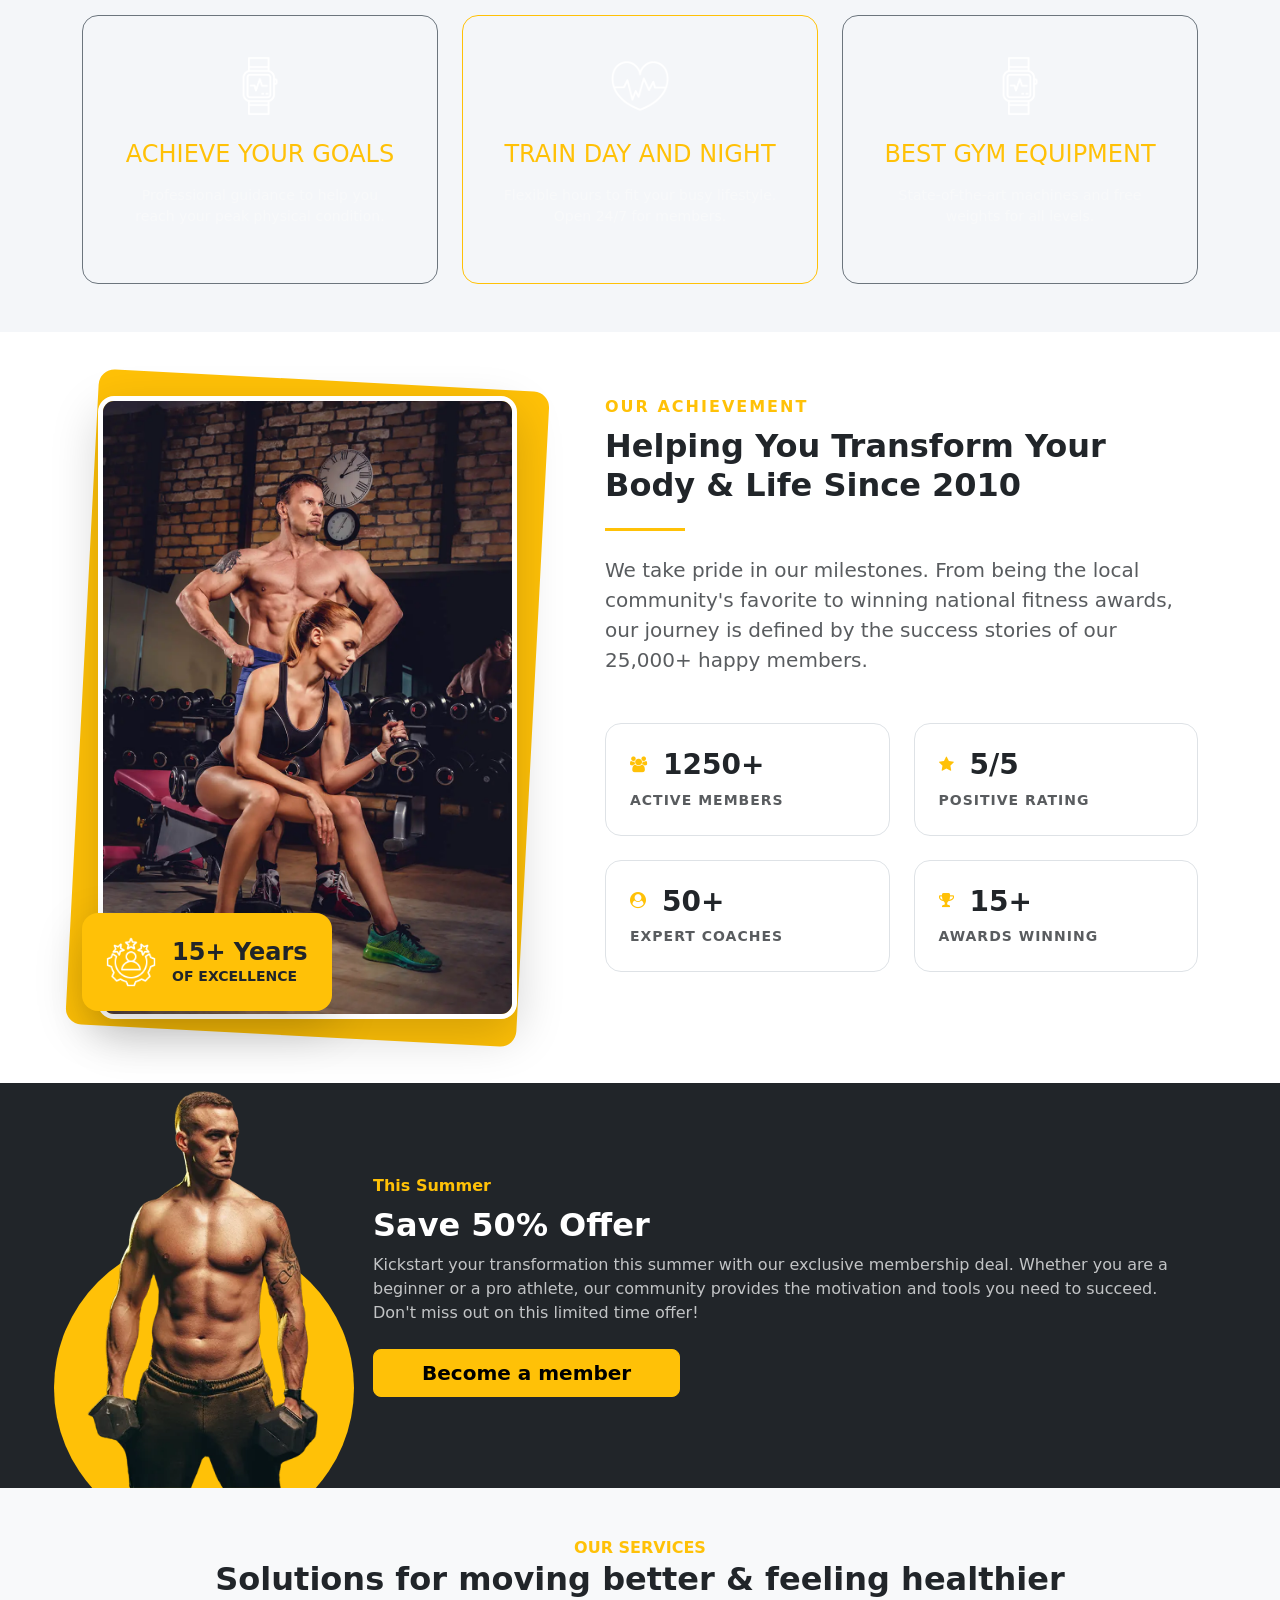
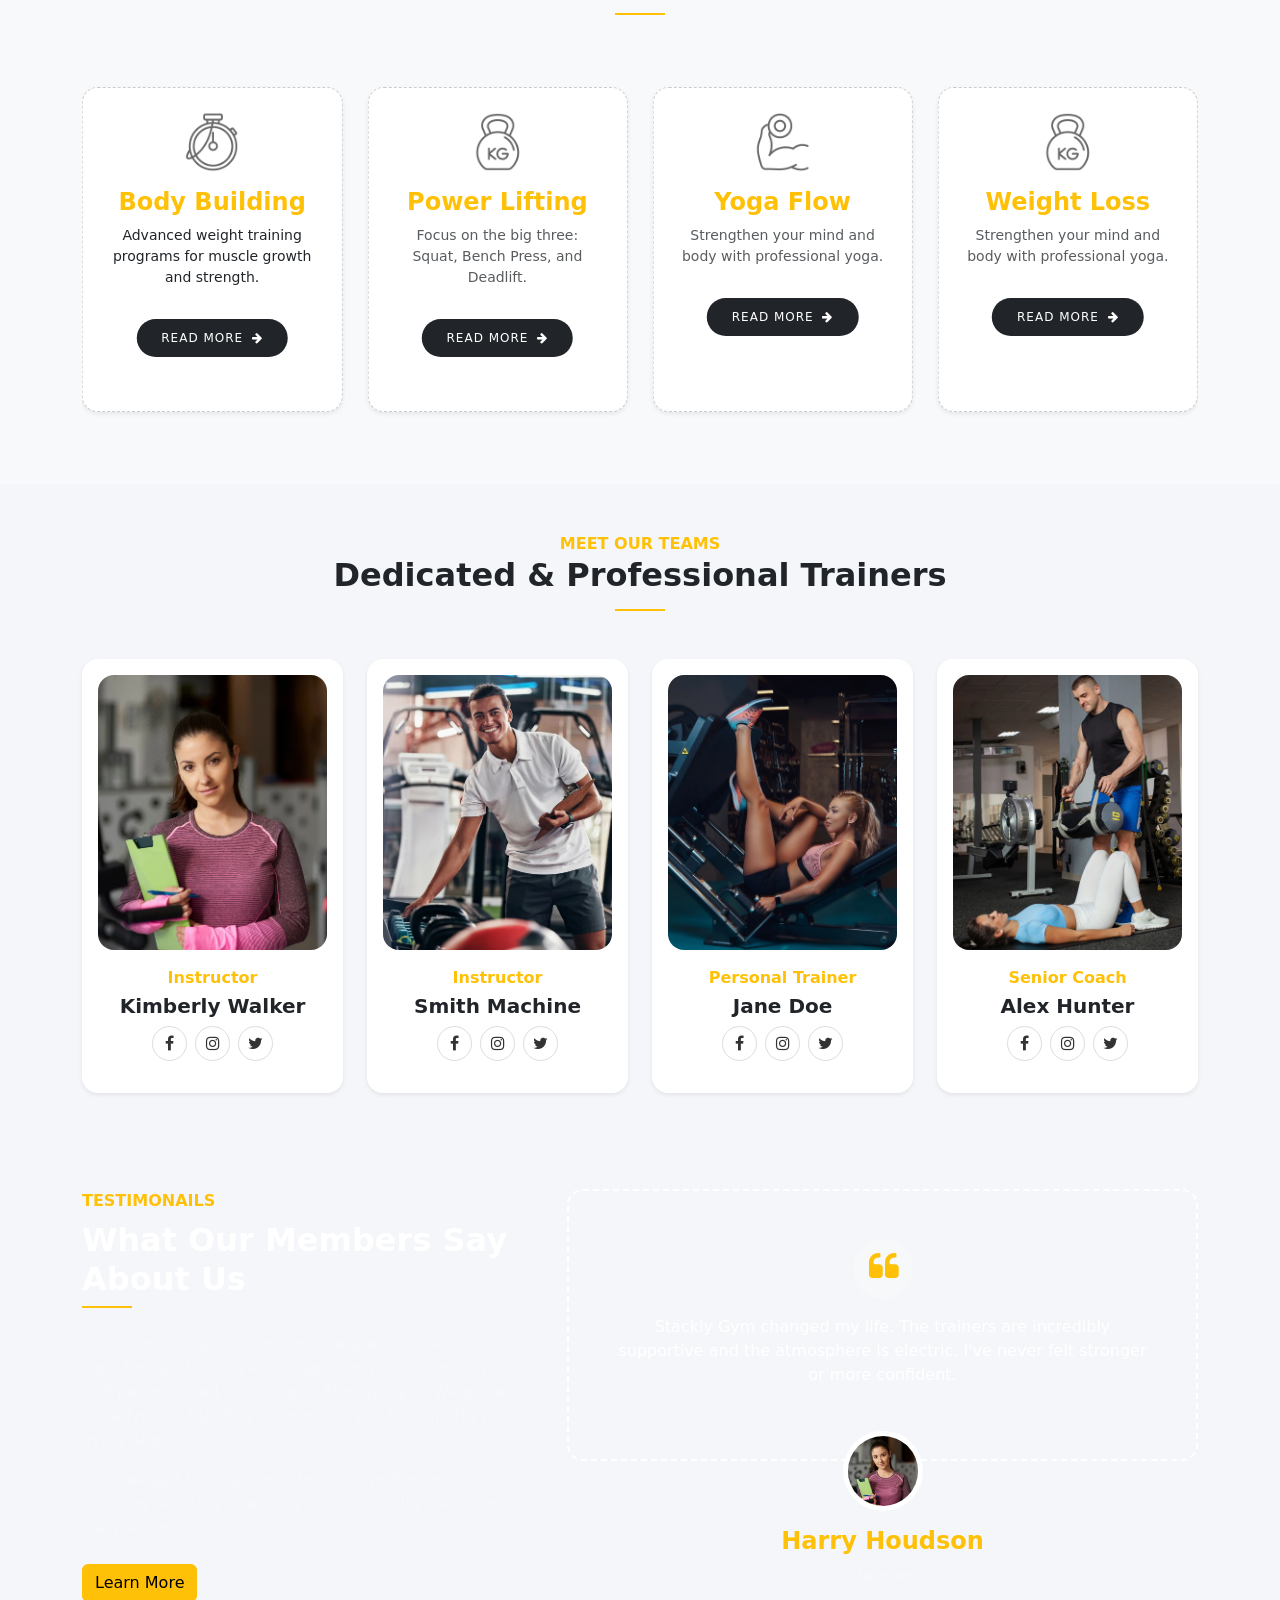
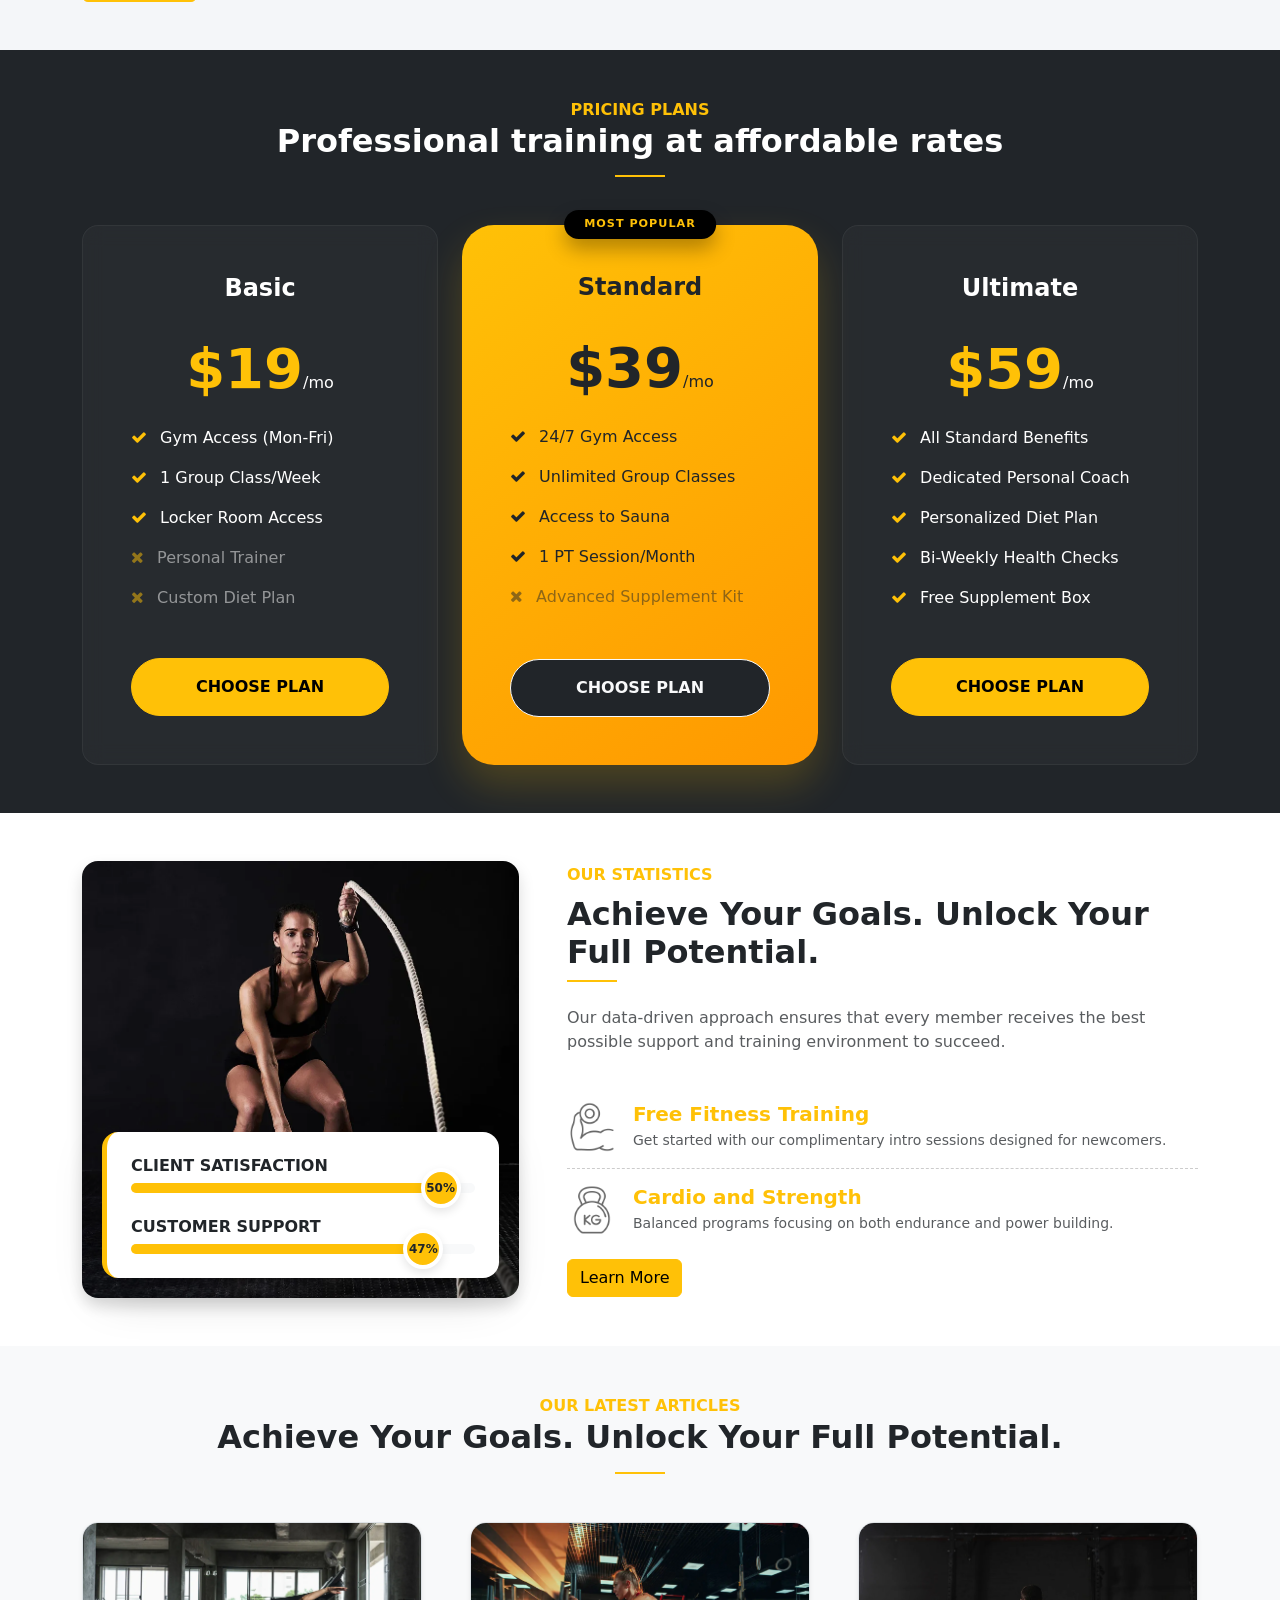
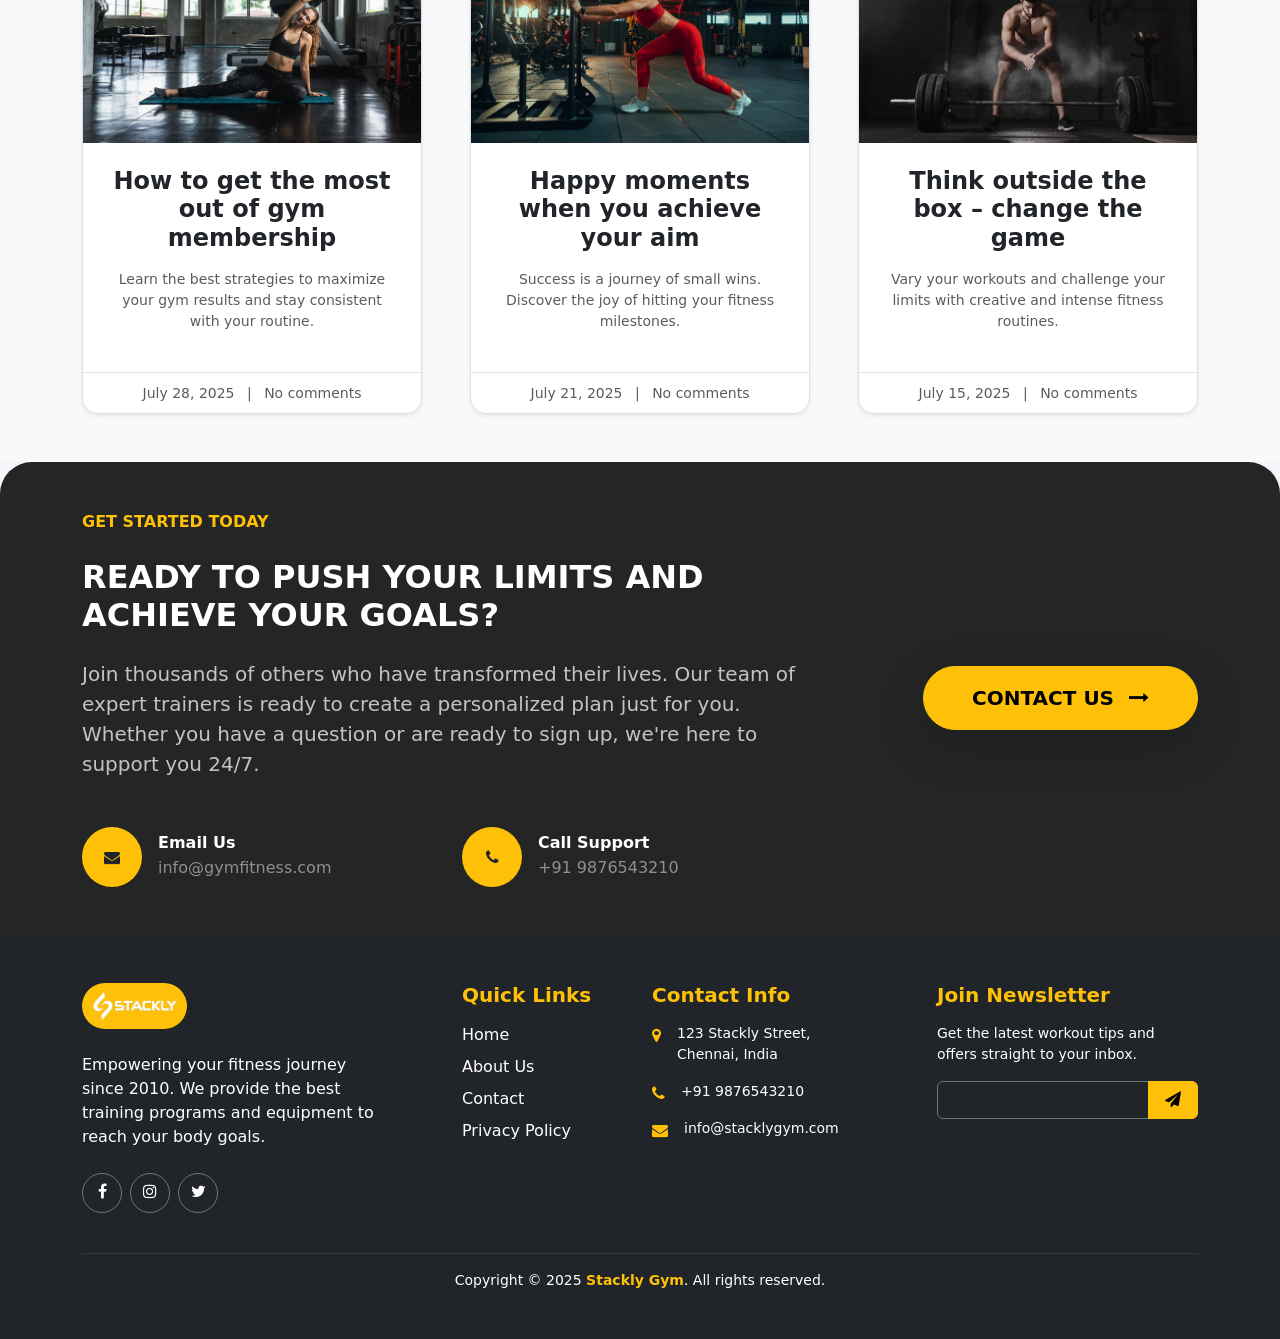
==== commit 1faff2a1: "button changes" ====
--- a/index.html
+++ b/index.html
@@ -349,7 +349,7 @@
                                 exclusive membership deal. Whether you are a beginner or a pro athlete, our community
                                 provides the motivation and tools you need to succeed. Don't miss out on this limited
                                 time offer!</p>
-                            <a href="contact.html" class="btn btn-primary btn-lg fw-bold px-5 transition-transform">Become a member</a>
+                            <a href="contact.html" class="btn btn-warning btn-lg fw-bold px-5 transition-transform">Become a member</a>
                         </div>
                     </div>
                 </div>
@@ -644,7 +644,7 @@
                             <li class="mb-3"><i class="fa fa-check me-2"></i> 1 PT Session/Month</li>
                             <li class="mb-0 opacity-50"><i class="fa fa-times me-2"></i> Advanced Supplement Kit</li>
                         </ul>
-                        <a href="404.html" class="btn btn-dark w-100 rounded-pill fw-bold py-3 mt-auto">CHOOSE PLAN</a>
+                        <a href="404.html" class="btn btn-outline-light btn-dark w-100 rounded-pill fw-bold py-3 mt-auto">CHOOSE PLAN</a>
                     </div>
                 </div>
 
@@ -664,50 +664,7 @@
                     </div>
                 </div>
             </div>
-            <!-- <div class="row gy-4">
-                <div class="col-lg-4" data-aos="fade-up" data-aos-delay="100">
-                    <div class="card bg-secondary border-0 p-5 rounded-4 text-center text-white h-100 pricing-card">
-                        <h4>Basic</h4>
-                        <h2 class="my-4">$19.99 <small class="h6">/mo</small></h2>
-                        <ul class="list-unstyled mb-5 text-start">
-                            <li class="mb-2"><i class="fa fa-check me-2"></i> Gym Access</li>
-                            <li class="mb-2"><i class="fa fa-check me-2"></i> 1 Program</li>
-                            <li class="mb-2 opacity-50"><i class="fa fa-times me-2"></i> Personal Trainer</li>
-                            <li class="mb-2 opacity-50"><i class="fa fa-times me-2"></i> Diet Plan</li>
-                        </ul>
-                        <a href="404.html" class="btn btn-warning fw-bold">Join Now</a>
-                    </div>
-                </div>
-                <div class="col-lg-4" data-aos="fade-up" data-aos-delay="200">
-                    <div
-                        class="card bg-primary border-0 p-5 rounded-5 text-center text-dark h-100 pricing-card highlighted">
-                        <div class="popular-badge">MOST POPULAR</div>
-                        <h4>Standard</h4>
-                        <h2 class="my-4">$39.99 <small class="h6">/mo</small></h2>
-                        <ul class="list-unstyled mb-5 text-start">
-                            <li class="mb-2"><i class="fa fa-check me-2"></i> Full Access</li>
-                            <li class="mb-2"><i class="fa fa-check me-2"></i> Trainer Help</li>
-                            <li class="mb-2"><i class="fa fa-check me-2"></i> Group Classes</li>
-                            <li class="mb-2 opacity-50"><i class="fa fa-times me-2"></i> Diet Plan</li>
-                        </ul>
-                        <a href="404.html" class="btn btn-dark fw-bold">Join Now</a>
-                    </div>
-                </div>
-                <div class="col-lg-4" data-aos="fade-up" data-aos-delay="300">
-                    <div class="card bg-secondary border-0 p-5 rounded-4 text-center text-white h-100 pricing-card">
-                        <h4>Ultimate</h4>
-                        <h2 class="my-4">$59.99 <small class="h6">/mo</small></h2>
-                        <ul class="list-unstyled mb-5 text-start">
-                            <li class="mb-2"><i class="fa fa-check me-2"></i> Personal Coach</li>
-                            <li class="mb-2"><i class="fa fa-check me-2"></i> Diet Plan</li>
-                            <li class="mb-2"><i class="fa fa-check me-2"></i> 24/7 Access</li>
-                            <li class="mb-2"><i class="fa fa-check me-2"></i> Advanced Programs</li>
-                        </ul>
-                        <a href="404.html" class="btn btn-warning fw-bold">Join Now</a>
-                    </div>
-                </div>
-            </div> -->
-        </div>
+          </div>
     </section>
 
     <!-- Stats Section Starts -->
--- a/css/style.css
+++ b/css/style.css
@@ -115,6 +115,13 @@
 .btn-primary:hover {
     background-color: #e0a800;
     color: black;
+}
+
+/* Custom hover for btn-warning to match theme */
+.btn-warning:hover {
+    background-color: #212529 !important; /* Dark background */
+    color: #ffc107 !important; /* Primary yellow text */
+    border-color: #ffc107 !important; /* Yellow border */
 }
 
 .divider-wave {
@@ -744,7 +751,7 @@
 /* Blog Section Hover Effects - Modern Trend */
 .blog-box {
     transition: all 0.4s cubic-bezier(0.165, 0.84, 0.44, 1);
-    cursor: pointer;
+    /* cursor: pointer; */
 }
 
 .blog-box:hover {
